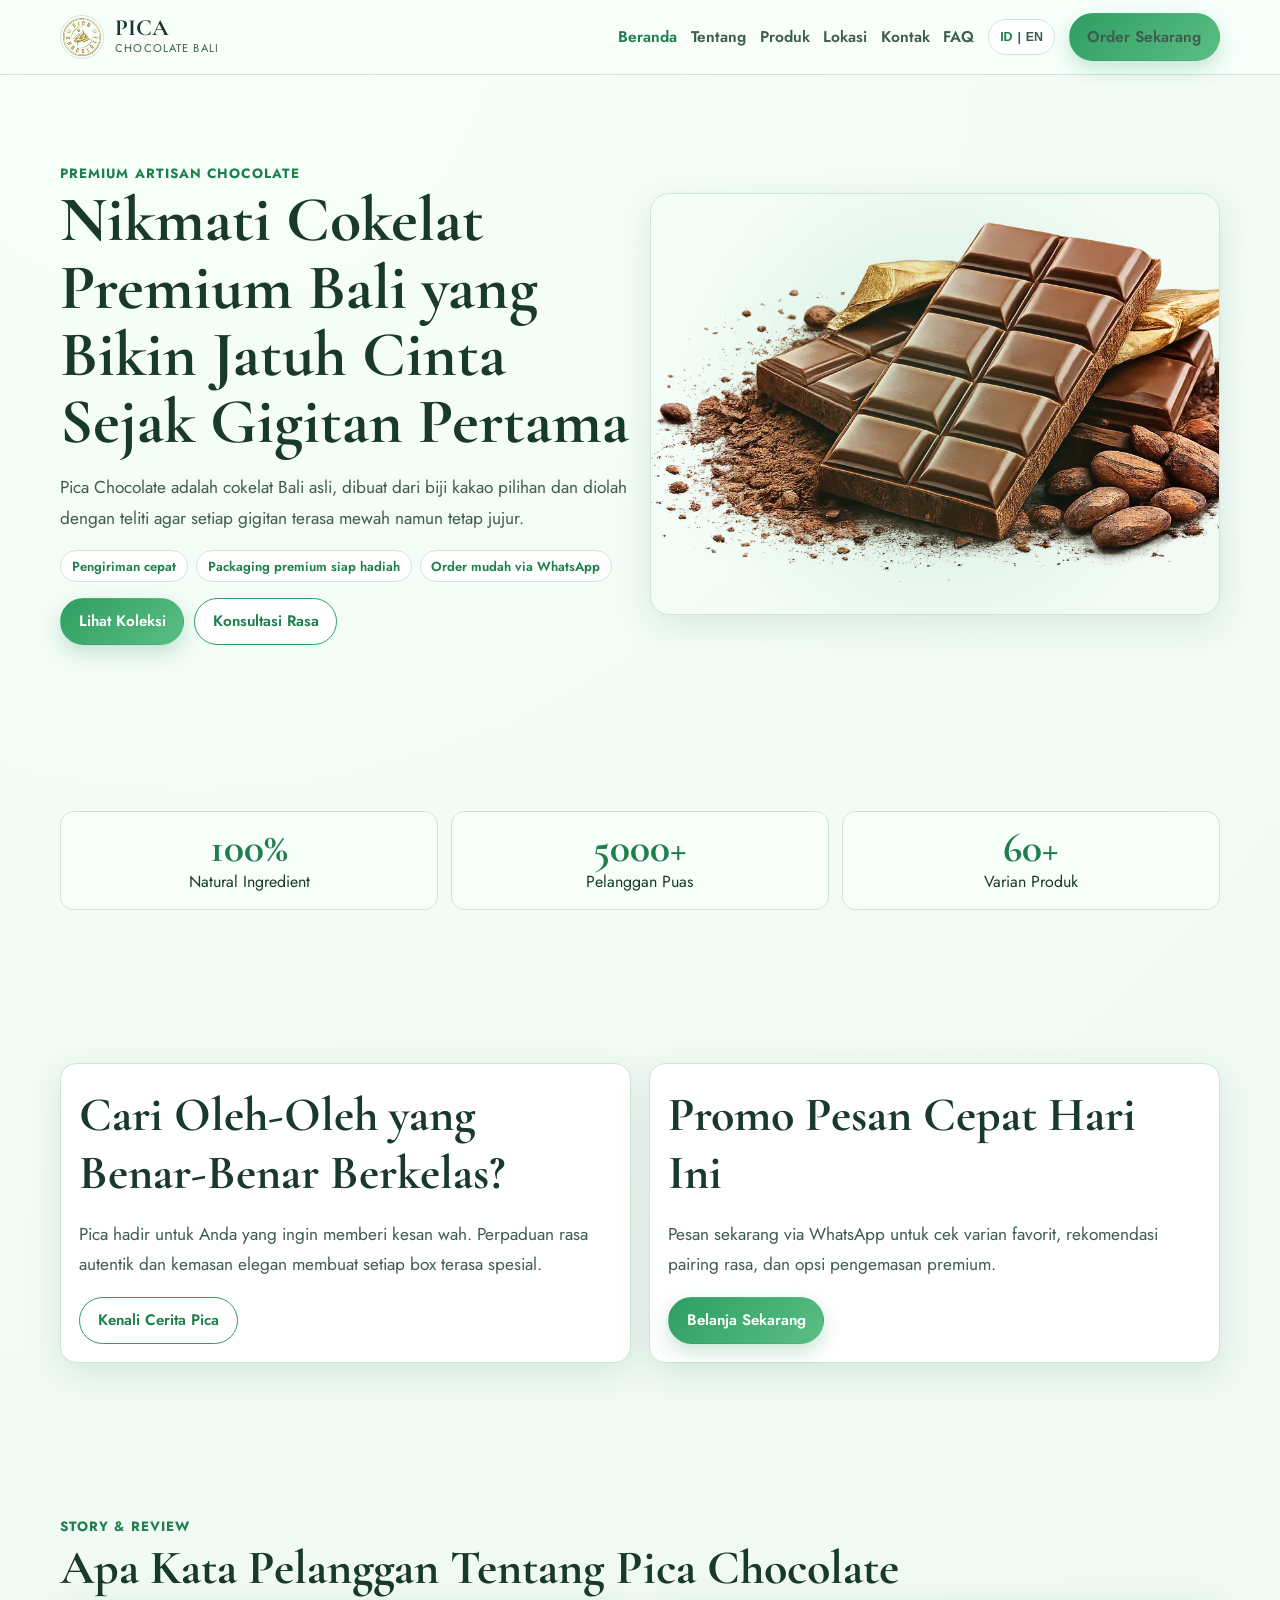
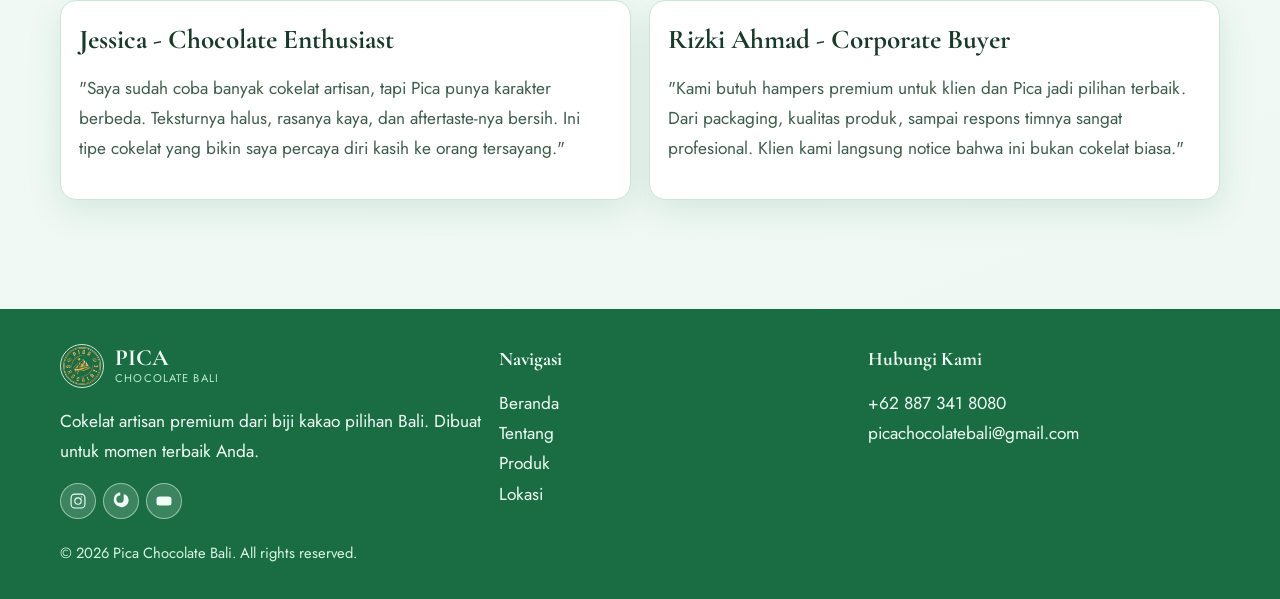
==== index.html @ c88b3b95 "Move Our Story to about page and replace owner photo with bali.jpg" ====
<!doctype html>
<html lang="id">

<head>
  <meta charset="UTF-8" />
  <meta name="viewport" content="width=device-width, initial-scale=1.0" />
  <title>Pica Chocolate Bali - Beranda</title>
  <meta name="description"
    content="Cokelat artisan premium Bali dengan rasa mewah, kemasan elegan, dan layanan cepat via WhatsApp." />
  <link rel="icon" href="./gambar/logo.webp" />
  <link rel="stylesheet" href="./assets/css/styles.css" />
</head>

<body>
  <a class="skip-link" href="#main">Lewati ke konten</a>
  <div class="top-progress" id="topProgress"></div>

  <header>
    <div class="container">
      <nav>
        <a class="brand" href="./index.html" aria-label="Pica Chocolate Bali">
          <img src="./gambar/logo.webp" alt="Logo Pica Chocolate Bali" />
          <div>
            <div class="brand-title">PICA</div>
            <div class="brand-sub">Chocolate Bali</div>
          </div>
        </a>
        <div class="nav-links">
          <a class="active" href="./index.html" data-id="Beranda" data-en="Home">Beranda</a>
          <a href="./tentang.html" data-id="Tentang" data-en="About">Tentang</a>
          <a href="./produk.html" data-id="Produk" data-en="Products">Produk</a>
          <a href="./lokasi.html" data-id="Lokasi" data-en="Location">Lokasi</a>
          <a href="./kontak.html" data-id="Kontak" data-en="Contact">Kontak</a>
          <a href="./faq.html" data-id="FAQ" data-en="FAQ">FAQ</a>
          <button class="lang-toggle" aria-label="Switch language"><span
              class="lang-id lang-active">ID</span><span>|</span><span class="lang-en">EN</span></button>
          <a class="btn btn-primary" href="https://wa.me/628873418080" target="_blank" rel="noopener"
            data-id="Order Sekarang" data-en="Order Now">Order Sekarang</a>
        </div>
        <button class="hamburger" id="hamburger" aria-label="Buka menu"><span></span><span></span><span></span></button>
      </nav>
    </div>
  </header>

  <div class="mobile-menu" id="mobileMenu">
    <nav>
      <a href="./index.html" data-id="Beranda" data-en="Home">Beranda</a>
      <a href="./tentang.html" data-id="Tentang" data-en="About">Tentang</a>
      <a href="./produk.html" data-id="Produk" data-en="Products">Produk</a>
      <a href="./lokasi.html" data-id="Lokasi" data-en="Location">Lokasi</a>
      <a href="./kontak.html" data-id="Kontak" data-en="Contact">Kontak</a>
      <a href="./faq.html" data-id="FAQ" data-en="FAQ">FAQ</a>
      <button class="lang-toggle" aria-label="Switch language"><span
          class="lang-id lang-active">ID</span><span>|</span><span class="lang-en">EN</span></button>
    </nav>
  </div>

  <main id="main">
    <section class="hero">
      <div class="container hero-wrap">
        <div class="animate">
          <div class="eyebrow" data-id="Premium Artisan Chocolate" data-en="Premium Artisan Chocolate">Premium Artisan
            Chocolate</div>
          <h1 data-id="Nikmati Cokelat Premium Bali yang Bikin Jatuh Cinta Sejak Gigitan Pertama"
            data-en="Enjoy Bali Premium Chocolate You'll Love From the First Bite">Nikmati Cokelat Premium Bali yang
            Bikin Jatuh Cinta Sejak Gigitan Pertama</h1>
          <p data-id="Pica Chocolate adalah cokelat Bali asli, dibuat dari biji kakao pilihan dan diolah dengan teliti agar setiap gigitan terasa mewah namun tetap jujur."
            data-en="Pica Chocolate is authentic Bali chocolate, made from selected cacao beans and crafted carefully so every bite feels luxurious yet honest.">
            Pica Chocolate adalah cokelat Bali asli, dibuat dari biji kakao pilihan dan diolah dengan teliti agar setiap
            gigitan terasa mewah namun tetap jujur.</p>
          <div class="promo-points">
            <span data-id="Pengiriman cepat" data-en="Fast delivery">Pengiriman cepat</span>
            <span data-id="Packaging premium siap hadiah" data-en="Premium gift-ready packaging">Packaging premium siap
              hadiah</span>
            <span data-id="Order mudah via WhatsApp" data-en="Easy WhatsApp ordering">Order mudah via WhatsApp</span>
          </div>
          <div class="hero-actions">
            <a class="btn btn-primary" href="./produk.html" data-id="Lihat Koleksi" data-en="View Collection">Lihat
              Koleksi</a>
            <a class="btn btn-ghost" href="https://wa.me/628873418080" target="_blank" rel="noopener"
              data-id="Konsultasi Rasa" data-en="Ask for Recommendation">Konsultasi Rasa</a>
          </div>
        </div>
        <div class="hero-visual animate"><img src="./gambar/Chcolate.webp"
            alt="Koleksi cokelat premium Pica Chocolate Bali" loading="eager" width="1200" height="800" /></div>
      </div>
    </section>

    <section class="section">
      <div class="container stats">
        <div class="stat animate">
          <div class="stat-num">100%</div>
          <div data-id="Natural Ingredient" data-en="Natural Ingredient">Natural Ingredient</div>
        </div>
        <div class="stat animate">
          <div class="stat-num">5000+</div>
          <div data-id="Pelanggan Puas" data-en="Happy Customers">Pelanggan Puas</div>
        </div>
        <div class="stat animate">
          <div class="stat-num">60+</div>
          <div data-id="Varian Produk" data-en="Product Variants">Varian Produk</div>
        </div>
      </div>
    </section>

    <section class="section">
      <div class="container grid-2">
        <article class="card pad animate">
          <h2 data-id="Cari Oleh-Oleh yang Benar-Benar Berkelas?" data-en="Looking for Truly Premium Souvenirs?">Cari
            Oleh-Oleh yang Benar-Benar Berkelas?</h2>
          <p data-id="Pica hadir untuk Anda yang ingin memberi kesan wah. Perpaduan rasa autentik dan kemasan elegan membuat setiap box terasa spesial."
            data-en="Pica is made for people who want to leave a wow impression. Authentic taste and elegant packaging make every box special.">
            Pica hadir untuk Anda yang ingin memberi kesan wah. Perpaduan rasa autentik dan kemasan elegan membuat
            setiap box terasa spesial.</p>
          <a class="btn btn-ghost" href="./tentang.html" data-id="Kenali Cerita Pica"
            data-en="Discover Pica Story">Kenali Cerita Pica</a>
        </article>
        <article class="card pad animate">
          <h2 data-id="Promo Pesan Cepat Hari Ini" data-en="Quick Order Promo Today">Promo Pesan Cepat Hari Ini</h2>
          <p data-id="Pesan sekarang via WhatsApp untuk cek varian favorit, rekomendasi pairing rasa, dan opsi pengemasan premium."
            data-en="Order now via WhatsApp for flavor recommendations and premium packaging options.">Pesan sekarang
            via WhatsApp untuk cek varian favorit, rekomendasi pairing rasa, dan opsi pengemasan premium.</p>
          <a class="btn btn-primary" href="./produk.html" data-id="Belanja Sekarang" data-en="Shop Now">Belanja
            Sekarang</a>
        </article>
      </div>
    </section>

    <section class="section">
      <div class="container">
        <div class="eyebrow" data-id="Story & Review" data-en="Story & Review">Story & Review</div>
        <h2 data-id="Apa Kata Pelanggan Tentang Pica Chocolate" data-en="What Customers Say About Pica Chocolate">Apa
          Kata Pelanggan Tentang Pica Chocolate</h2>
        <div class="grid-2">
          <article class="card pad animate">
            <h3>Jessica - Chocolate Enthusiast</h3>
            <p>"Saya sudah coba banyak cokelat artisan, tapi Pica punya karakter berbeda. Teksturnya halus, rasanya
              kaya, dan aftertaste-nya bersih. Ini tipe cokelat yang bikin saya percaya diri kasih ke orang tersayang."
            </p>
          </article>
          <article class="card pad animate">
            <h3>Rizki Ahmad - Corporate Buyer</h3>
            <p>"Kami butuh hampers premium untuk klien dan Pica jadi pilihan terbaik. Dari packaging, kualitas produk,
              sampai respons timnya sangat profesional. Klien kami langsung notice bahwa ini bukan cokelat biasa."</p>
          </article>
        </div>
      </div>
    </section>
  </main>

  <footer>
    <div class="container foot">
      <div>
        <a class="brand" href="./index.html"><img src="./gambar/logo.webp" alt="Logo Pica Footer" />
          <div>
            <div class="brand-title">PICA</div>
            <div class="brand-sub">Chocolate Bali</div>
          </div>
        </a>
        <p data-id="Cokelat artisan premium dari biji kakao pilihan Bali. Dibuat untuk momen terbaik Anda."
          data-en="Premium artisan chocolate from selected Bali cacao. Made for your best moments.">Cokelat artisan
          premium dari biji kakao pilihan Bali. Dibuat untuk momen terbaik Anda.</p>
        <div class="socials">
          <a class="social-icon" href="https://www.instagram.com/picachocolatebali" target="_blank" rel="noopener"
            aria-label="Instagram" title="Instagram">
            <svg viewBox="0 0 24 24" aria-hidden="true">
              <path
                d="M7.75 2h8.5A5.75 5.75 0 0 1 22 7.75v8.5A5.75 5.75 0 0 1 16.25 22h-8.5A5.75 5.75 0 0 1 2 16.25v-8.5A5.75 5.75 0 0 1 7.75 2zm0 1.5A4.25 4.25 0 0 0 3.5 7.75v8.5A4.25 4.25 0 0 0 7.75 20.5h8.5A4.25 4.25 0 0 0 20.5 16.25v-8.5A4.25 4.25 0 0 0 16.25 3.5h-8.5zm8.75 2.25a.75.75 0 1 1 0 1.5.75.75 0 0 1 0-1.5zM12 7a5 5 0 1 1 0 10 5 5 0 0 1 0-10zm0 1.5a3.5 3.5 0 1 0 0 7 3.5 3.5 0 0 0 0-7z" />
            </svg>
          </a>
          <a class="social-icon" href="https://www.tiktok.com/@picachocolatebali" target="_blank" rel="noopener"
            aria-label="TikTok" title="TikTok">
            <svg viewBox="0 0 24 24" aria-hidden="true">
              <path
                d="M17.9 3.4a5.34 5.34 0 0 1-2.3-.5v6.6a4.9 4.9 0 1 1-4.9-4.9h.3v-3.8a8.74 8.74 0 0 0-4.8 1.4 8.83 8.83 0 0 0-2.2 2.2 9.04 9.04 0 0 0-1.1 2.9A9 9 0 0 0 8 18.8a9 9 0 1 0 9.9-15.4z" />
            </svg>
          </a>
          <a class="social-icon" href="https://www.youtube.com/@picachocolatebali" target="_blank" rel="noopener"
            aria-label="YouTube" title="YouTube">
            <svg viewBox="0 0 24 24" aria-hidden="true">
              <path d="M10 15.5l5.5-3.1L10 9.2v6.3z" />
              <path
                d="M21.8 8.1a2.5 2.5 0 0 0-1.8-1.8C18.1 6 12 6 12 6s-6.1 0-8 .3a2.5 2.5 0 0 0-1.8 1.8A25.6 25.6 0 0 0 2 12a25.6 25.6 0 0 0 .2 3.9 2.5 2.5 0 0 0 1.8 1.8C5.9 18 12 18 12 18s6.1 0 8-.3a2.5 2.5 0 0 0 1.8-1.8A25.6 25.6 0 0 0 22 12a25.6 25.6 0 0 0-.2-3.9z" />
            </svg>
          </a>
        </div>
      </div>
      <div>
        <h3 data-id="Navigasi" data-en="Navigation">Navigasi</h3>
        <p><a href="./index.html" data-id="Beranda" data-en="Home">Beranda</a><br /><a href="./tentang.html"
            data-id="Tentang" data-en="About">Tentang</a><br /><a href="./produk.html" data-id="Produk"
            data-en="Products">Produk</a><br /><a href="./lokasi.html" data-id="Lokasi" data-en="Location">Lokasi</a>
        </p>
      </div>
      <div>
        <h3 data-id="Hubungi Kami" data-en="Contact Us">Hubungi Kami</h3>
        <p><a href="tel:+628873418080">+62 887 341 8080</a><br /><a
            href="mailto:picachocolatebali@gmail.com">picachocolatebali@gmail.com</a></p>
      </div>
    </div>
    <div class="container footer-note" data-id="© 2026 Pica Chocolate Bali. All rights reserved."
      data-en="© 2026 Pica Chocolate Bali. All rights reserved.">© 2026 Pica Chocolate Bali. All rights reserved.</div>
  </footer>
  <script src="./assets/js/app.js"></script>
</body>

</html>
<!doctype html>
<html lang="id">

<head>
  <meta charset="UTF-8" />
  <meta name="viewport" content="width=device-width, initial-scale=1.0" />
  <title>Pica Chocolate Bali - Beranda</title>
  <meta name="description"
    content="Cokelat artisan premium Bali dengan rasa mewah, kemasan elegan, dan layanan cepat via WhatsApp." />
  <link rel="icon" href="./gambar/logo.webp" />
  <link rel="stylesheet" href="./assets/css/styles.css" />
</head>

<body>
  <a class="skip-link" href="#main">Lewati ke konten</a>
  <div class="top-progress" id="topProgress"></div>


  <a class="skip-link" href="#main">Lewati ke konten</a>
  <div id="topProgress" class="top-progress"></div>
---- assets/css/styles.css ----
@import url('https://fonts.googleapis.com/css2?family=Cormorant+Garamond:wght@400;500;600;700&family=Jost:wght@300;400;500;600;700&display=swap');

:root{
  --bg:#f2fbf6;
  --bg-soft:#eaf7f0;
  --surface:#ffffff;
  --surface-2:#f8fffb;
  --primary:#2f9d63;
  --primary-light:#5bbf83;
  --primary-deep:#1e7f4d;
  --accent:#c38a3b;
  --text:#18392b;
  --text-muted:#3f5d4f;
  --border:#cde6d8;
  --shadow:0 10px 35px rgba(28, 101, 64, .12);
  --container:min(1160px, 92vw);
  --font-display:'Cormorant Garamond', serif;
  --font-body:'Jost', sans-serif;
}

*{box-sizing:border-box}
html,body{margin:0;padding:0;background:radial-gradient(circle at 15% 0%,#f7fffa 0%,var(--bg) 42%,#eef8f2 100%);color:var(--text);font-family:var(--font-body);overflow-x:hidden}
a{text-decoration:none;color:inherit}
img{max-width:100%;display:block}
.container{width:var(--container);margin:auto}
.skip-link{position:absolute;left:-999px;top:8px;background:var(--primary);color:#fff;padding:.5rem .8rem;border-radius:.5rem;z-index:99}
.skip-link:focus{left:8px}
.top-progress{position:fixed;top:0;left:0;height:3px;width:0;background:linear-gradient(90deg,var(--primary),var(--accent));z-index:60}

header{position:sticky;top:0;z-index:50;background:rgba(248,255,251,.92);backdrop-filter:blur(10px);border-bottom:1px solid var(--border);transition:box-shadow .25s,background .25s}
header.scrolled{box-shadow:0 8px 24px rgba(21,57,43,.08);background:rgba(248,255,251,.98)}
nav{display:flex;align-items:center;justify-content:space-between;gap:1rem;padding:.8rem 0}
.brand{display:flex;align-items:center;gap:.7rem}
.brand img{width:44px;height:44px;border-radius:50%;border:1px solid var(--border);object-fit:cover}
.brand-title{font-family:var(--font-display);font-size:1.45rem;font-weight:700;line-height:1}
.brand-sub{font-size:.7rem;letter-spacing:.1em;color:var(--text-muted);text-transform:uppercase}
.nav-links{display:none;align-items:center;gap:.85rem}
.nav-links a{font-weight:600;color:var(--text-muted);font-size:.97rem}
.nav-links a.active,.nav-links a:hover{color:var(--primary-deep)}
.lang-toggle{display:inline-flex;align-items:center;gap:.3rem;border:1px solid var(--border);background:#fff;color:var(--text-muted);padding:.36rem .7rem;border-radius:999px;min-height:36px;font-weight:600;font-size:.78rem;cursor:pointer}
.lang-toggle .lang-active{color:var(--primary-deep)}
.hamburger{display:grid;gap:4px;background:none;border:0;padding:6px}
.hamburger span{width:23px;height:2px;background:var(--primary-deep)}
.mobile-menu{position:fixed;inset:0;background:rgba(10,45,29,.92);display:grid;place-items:center;opacity:0;visibility:hidden;transition:.25s;z-index:70}
.mobile-menu.open{opacity:1;visibility:visible}
.mobile-menu nav{display:grid;gap:1rem;text-align:center}
.mobile-menu a{color:#eafff3;font-weight:600}

.btn{display:inline-flex;align-items:center;justify-content:center;min-height:44px;padding:.72rem 1.1rem;border-radius:999px;border:1px solid transparent;font-weight:600;font-size:.95rem;transition:.2s;cursor:pointer}
.btn-primary{background:linear-gradient(135deg,var(--primary),var(--primary-light));color:#fff;box-shadow:0 8px 20px rgba(47,157,99,.25)}
.btn-primary:hover{transform:translateY(-2px)}
.btn-primary{position:relative;overflow:hidden}
.btn-primary::after{content:"";position:absolute;inset:-120% auto auto -30%;width:30%;height:320%;background:linear-gradient(90deg,transparent,rgba(255,255,255,.3),transparent);transform:rotate(18deg);animation:shimmer 3.8s linear infinite}
@keyframes shimmer{0%{left:-40%}100%{left:130%}}
.btn-ghost{border-color:var(--primary);color:var(--primary-deep);background:#fff}

.hero{padding:clamp(2.8rem,7vw,6rem) 0}
.hero-wrap{display:grid;gap:1.2rem;align-items:center}
.eyebrow{color:var(--primary-deep);font-weight:700;letter-spacing:.08em;text-transform:uppercase;font-size:.84rem}
h1,h2,h3{font-family:var(--font-display);margin:.2rem 0}
h1{font-size:clamp(2.05rem,5vw,4.1rem);line-height:1.05}
h2{font-size:clamp(1.75rem,4vw,3rem)}
h3{font-size:clamp(1.25rem,2.8vw,1.7rem)}
p{color:var(--text-muted);line-height:1.75;font-size:clamp(.98rem,1.35vw,1.08rem)}
.hero-visual{border-radius:1.2rem;overflow:hidden;border:1px solid var(--border);box-shadow:var(--shadow)}
.hero-visual img{height:420px;width:100%;object-fit:cover}
.hero-visual{position:relative}
.hero-visual::before{content:"";position:absolute;inset:-30% -10%;background:radial-gradient(circle,rgba(91,191,131,.22),transparent 55%);animation:floatGlow 6s ease-in-out infinite;pointer-events:none}
@keyframes floatGlow{0%,100%{transform:translateY(0)}50%{transform:translateY(-12px)}}
.promo-points{display:flex;flex-wrap:wrap;gap:.5rem;margin-top:.85rem}
.promo-points span{background:#fff;border:1px solid var(--border);color:var(--primary-deep);padding:.35rem .68rem;border-radius:999px;font-size:.82rem;font-weight:600}
.hero-actions{display:flex;gap:.62rem;flex-wrap:wrap;margin-top:.95rem}

.section{padding:clamp(2.2rem,6vw,5rem) 0}
.grid-2{display:grid;gap:1.1rem}
.card{background:var(--surface);border:1px solid var(--border);border-radius:1rem;box-shadow:var(--shadow)}
.card.pad{padding:1.15rem}

.stats{display:grid;gap:.8rem}
.stat{padding:1rem;text-align:center;background:var(--surface-2);border:1px solid var(--border);border-radius:.85rem}
.stat-num{font:700 clamp(1.8rem,5vw,2.6rem)/1 var(--font-display);color:var(--primary-deep)}

.filters{display:flex;gap:.45rem;flex-wrap:wrap;margin-bottom:1rem}
.chip{padding:.42rem .9rem;border-radius:999px;border:1px solid var(--border);background:#fff;color:var(--text-muted);cursor:pointer}
.chip.active{background:var(--primary);border-color:var(--primary);color:#fff}
.products{display:grid;grid-template-columns:1fr;gap:1rem}
.product-card{overflow:hidden}
.media{position:relative;aspect-ratio:2/3;background:#eaf5ee}
.media img{width:100%;height:100%;object-fit:cover;min-height:210px}
.badge{position:absolute;top:.6rem;left:.6rem;background:#fff;padding:.2rem .55rem;border-radius:999px;border:1px solid var(--border);font-size:.74rem;color:var(--primary-deep)}
.placeholder{display:grid;place-items:center;height:100%;color:var(--text-muted);padding:1rem;text-align:center;background:linear-gradient(135deg,#eef8f1,#ddeee4)}
.product-body{padding:.9rem}
.price{color:var(--primary-deep);font-weight:700;font-size:1.04rem}

.about-img{max-width:320px;margin:0 auto}
.about-img img{height:380px;width:100%;object-fit:cover;object-position:center top;border-radius:.8rem}

.faq-item{border-bottom:1px solid var(--border)}
.faq-btn{width:100%;display:flex;justify-content:space-between;gap:.6rem;padding:.9rem 0;background:none;border:0;color:var(--text);text-align:left;font-weight:600}
.faq-panel{max-height:0;overflow:hidden;transition:max-height .25s ease}

footer{margin-top:2rem;padding:2.2rem 0;background:#1a6c43;color:#effff6}
footer p,footer a{color:#effff6}
footer .brand-sub{color:#b8ebcf}
.foot{display:grid;gap:1rem}
.foot h3{margin:.15rem 0 .4rem;font-size:1.2rem}
.socials{display:flex;gap:.45rem;margin-top:.7rem}
.social-icon{display:grid;place-items:center;width:36px;height:36px;border-radius:999px;background:rgba(239,255,246,.16);border:1px solid rgba(239,255,246,.5);color:#effff6;font-size:0;transition:transform .2s,background .2s}
.social-icon svg{width:18px;height:18px;fill:currentColor}
.social-icon:hover{background:rgba(255,255,255,.26);transform:translateY(-2px)}
.footer-note{margin-top:1rem;color:#d8f6e5;font-size:.92rem}
.muted{color:var(--text-muted)}

.toast{position:fixed;right:1rem;bottom:1rem;background:#113f2a;color:#dff8ea;padding:.7rem .9rem;border-radius:.6rem;border:1px solid #2b6f4c;opacity:0;transform:translateY(8px);transition:.2s;z-index:80}
.toast.show{opacity:1;transform:translateY(0)}
.modal{position:fixed;inset:0;background:rgba(0,0,0,.5);display:grid;place-items:center;opacity:0;visibility:hidden;transition:.2s;z-index:80}
.modal.open{opacity:1;visibility:visible}
.modal-card{width:min(92vw,560px);background:#fff;border-radius:1rem;border:1px solid var(--border);padding:1rem}

.animate{opacity:0;transform:translateY(20px);transition:.55s}
.animate.visible{opacity:1;transform:none}

@media (min-width:768px){
  .hamburger,.mobile-menu{display:none}
  .nav-links{display:flex}
  .hero-wrap,.grid-2{grid-template-columns:1fr 1fr}
  .stats{grid-template-columns:repeat(3,1fr)}
  .products{grid-template-columns:repeat(2,1fr)}
  .foot{grid-template-columns:1.2fr 1fr 1fr}
}
@media (min-width:1024px){.products{grid-template-columns:repeat(3,1fr)}}
---- assets/css/styles.css ----
@import url('https://fonts.googleapis.com/css2?family=Cormorant+Garamond:wght@400;500;600;700&family=Jost:wght@300;400;500;600;700&display=swap');

:root{
  --bg:#f2fbf6;
  --bg-soft:#eaf7f0;
  --surface:#ffffff;
  --surface-2:#f8fffb;
  --primary:#2f9d63;
  --primary-light:#5bbf83;
  --primary-deep:#1e7f4d;
  --accent:#c38a3b;
  --text:#18392b;
  --text-muted:#3f5d4f;
  --border:#cde6d8;
  --shadow:0 10px 35px rgba(28, 101, 64, .12);
  --container:min(1160px, 92vw);
  --font-display:'Cormorant Garamond', serif;
  --font-body:'Jost', sans-serif;
}

*{box-sizing:border-box}
html,body{margin:0;padding:0;background:radial-gradient(circle at 15% 0%,#f7fffa 0%,var(--bg) 42%,#eef8f2 100%);color:var(--text);font-family:var(--font-body);overflow-x:hidden}
a{text-decoration:none;color:inherit}
img{max-width:100%;display:block}
.container{width:var(--container);margin:auto}
.skip-link{position:absolute;left:-999px;top:8px;background:var(--primary);color:#fff;padding:.5rem .8rem;border-radius:.5rem;z-index:99}
.skip-link:focus{left:8px}
.top-progress{position:fixed;top:0;left:0;height:3px;width:0;background:linear-gradient(90deg,var(--primary),var(--accent));z-index:60}

header{position:sticky;top:0;z-index:50;background:rgba(248,255,251,.92);backdrop-filter:blur(10px);border-bottom:1px solid var(--border);transition:box-shadow .25s,background .25s}
header.scrolled{box-shadow:0 8px 24px rgba(21,57,43,.08);background:rgba(248,255,251,.98)}
nav{display:flex;align-items:center;justify-content:space-between;gap:1rem;padding:.8rem 0}
.brand{display:flex;align-items:center;gap:.7rem}
.brand img{width:44px;height:44px;border-radius:50%;border:1px solid var(--border);object-fit:cover}
.brand-title{font-family:var(--font-display);font-size:1.45rem;font-weight:700;line-height:1}
.brand-sub{font-size:.7rem;letter-spacing:.1em;color:var(--text-muted);text-transform:uppercase}
.nav-links{display:none;align-items:center;gap:.85rem}
.nav-links a{font-weight:600;color:var(--text-muted);font-size:.97rem}
.nav-links a.active,.nav-links a:hover{color:var(--primary-deep)}
.lang-toggle{display:inline-flex;align-items:center;gap:.3rem;border:1px solid var(--border);background:#fff;color:var(--text-muted);padding:.36rem .7rem;border-radius:999px;min-height:36px;font-weight:600;font-size:.78rem;cursor:pointer}
.lang-toggle .lang-active{color:var(--primary-deep)}
.hamburger{display:grid;gap:4px;background:none;border:0;padding:6px}
.hamburger span{width:23px;height:2px;background:var(--primary-deep)}
.mobile-menu{position:fixed;inset:0;background:rgba(10,45,29,.92);display:grid;place-items:center;opacity:0;visibility:hidden;transition:.25s;z-index:70}
.mobile-menu.open{opacity:1;visibility:visible}
.mobile-menu nav{display:grid;gap:1rem;text-align:center}
.mobile-menu a{color:#eafff3;font-weight:600}

.btn{display:inline-flex;align-items:center;justify-content:center;min-height:44px;padding:.72rem 1.1rem;border-radius:999px;border:1px solid transparent;font-weight:600;font-size:.95rem;transition:.2s;cursor:pointer}
.btn-primary{background:linear-gradient(135deg,var(--primary),var(--primary-light));color:#fff;box-shadow:0 8px 20px rgba(47,157,99,.25)}
.btn-primary:hover{transform:translateY(-2px)}
.btn-primary{position:relative;overflow:hidden}
.btn-primary::after{content:"";position:absolute;inset:-120% auto auto -30%;width:30%;height:320%;background:linear-gradient(90deg,transparent,rgba(255,255,255,.3),transparent);transform:rotate(18deg);animation:shimmer 3.8s linear infinite}
@keyframes shimmer{0%{left:-40%}100%{left:130%}}
.btn-ghost{border-color:var(--primary);color:var(--primary-deep);background:#fff}

.hero{padding:clamp(2.8rem,7vw,6rem) 0}
.hero-wrap{display:grid;gap:1.2rem;align-items:center}
.eyebrow{color:var(--primary-deep);font-weight:700;letter-spacing:.08em;text-transform:uppercase;font-size:.84rem}
h1,h2,h3{font-family:var(--font-display);margin:.2rem 0}
h1{font-size:clamp(2.05rem,5vw,4.1rem);line-height:1.05}
h2{font-size:clamp(1.75rem,4vw,3rem)}
h3{font-size:clamp(1.25rem,2.8vw,1.7rem)}
p{color:var(--text-muted);line-height:1.75;font-size:clamp(.98rem,1.35vw,1.08rem)}
.hero-visual{border-radius:1.2rem;overflow:hidden;border:1px solid var(--border);box-shadow:var(--shadow)}
.hero-visual img{height:420px;width:100%;object-fit:cover}
.hero-visual{position:relative}
.hero-visual::before{content:"";position:absolute;inset:-30% -10%;background:radial-gradient(circle,rgba(91,191,131,.22),transparent 55%);animation:floatGlow 6s ease-in-out infinite;pointer-events:none}
@keyframes floatGlow{0%,100%{transform:translateY(0)}50%{transform:translateY(-12px)}}
.promo-points{display:flex;flex-wrap:wrap;gap:.5rem;margin-top:.85rem}
.promo-points span{background:#fff;border:1px solid var(--border);color:var(--primary-deep);padding:.35rem .68rem;border-radius:999px;font-size:.82rem;font-weight:600}
.hero-actions{display:flex;gap:.62rem;flex-wrap:wrap;margin-top:.95rem}

.section{padding:clamp(2.2rem,6vw,5rem) 0}
.grid-2{display:grid;gap:1.1rem}
.card{background:var(--surface);border:1px solid var(--border);border-radius:1rem;box-shadow:var(--shadow)}
.card.pad{padding:1.15rem}

.stats{display:grid;gap:.8rem}
.stat{padding:1rem;text-align:center;background:var(--surface-2);border:1px solid var(--border);border-radius:.85rem}
.stat-num{font:700 clamp(1.8rem,5vw,2.6rem)/1 var(--font-display);color:var(--primary-deep)}

.filters{display:flex;gap:.45rem;flex-wrap:wrap;margin-bottom:1rem}
.chip{padding:.42rem .9rem;border-radius:999px;border:1px solid var(--border);background:#fff;color:var(--text-muted);cursor:pointer}
.chip.active{background:var(--primary);border-color:var(--primary);color:#fff}
.products{display:grid;grid-template-columns:1fr;gap:1rem}
.product-card{overflow:hidden}
.media{position:relative;aspect-ratio:2/3;background:#eaf5ee}
.media img{width:100%;height:100%;object-fit:cover;min-height:210px}
.badge{position:absolute;top:.6rem;left:.6rem;background:#fff;padding:.2rem .55rem;border-radius:999px;border:1px solid var(--border);font-size:.74rem;color:var(--primary-deep)}
.placeholder{display:grid;place-items:center;height:100%;color:var(--text-muted);padding:1rem;text-align:center;background:linear-gradient(135deg,#eef8f1,#ddeee4)}
.product-body{padding:.9rem}
.price{color:var(--primary-deep);font-weight:700;font-size:1.04rem}

.about-img{max-width:320px;margin:0 auto}
.about-img img{height:380px;width:100%;object-fit:cover;object-position:center top;border-radius:.8rem}

.faq-item{border-bottom:1px solid var(--border)}
.faq-btn{width:100%;display:flex;justify-content:space-between;gap:.6rem;padding:.9rem 0;background:none;border:0;color:var(--text);text-align:left;font-weight:600}
.faq-panel{max-height:0;overflow:hidden;transition:max-height .25s ease}

footer{margin-top:2rem;padding:2.2rem 0;background:#1a6c43;color:#effff6}
footer p,footer a{color:#effff6}
footer .brand-sub{color:#b8ebcf}
.foot{display:grid;gap:1rem}
.foot h3{margin:.15rem 0 .4rem;font-size:1.2rem}
.socials{display:flex;gap:.45rem;margin-top:.7rem}
.social-icon{display:grid;place-items:center;width:36px;height:36px;border-radius:999px;background:rgba(239,255,246,.16);border:1px solid rgba(239,255,246,.5);color:#effff6;font-size:0;transition:transform .2s,background .2s}
.social-icon svg{width:18px;height:18px;fill:currentColor}
.social-icon:hover{background:rgba(255,255,255,.26);transform:translateY(-2px)}
.footer-note{margin-top:1rem;color:#d8f6e5;font-size:.92rem}
.muted{color:var(--text-muted)}

.toast{position:fixed;right:1rem;bottom:1rem;background:#113f2a;color:#dff8ea;padding:.7rem .9rem;border-radius:.6rem;border:1px solid #2b6f4c;opacity:0;transform:translateY(8px);transition:.2s;z-index:80}
.toast.show{opacity:1;transform:translateY(0)}
.modal{position:fixed;inset:0;background:rgba(0,0,0,.5);display:grid;place-items:center;opacity:0;visibility:hidden;transition:.2s;z-index:80}
.modal.open{opacity:1;visibility:visible}
.modal-card{width:min(92vw,560px);background:#fff;border-radius:1rem;border:1px solid var(--border);padding:1rem}

.animate{opacity:0;transform:translateY(20px);transition:.55s}
.animate.visible{opacity:1;transform:none}

@media (min-width:768px){
  .hamburger,.mobile-menu{display:none}
  .nav-links{display:flex}
  .hero-wrap,.grid-2{grid-template-columns:1fr 1fr}
  .stats{grid-template-columns:repeat(3,1fr)}
  .products{grid-template-columns:repeat(2,1fr)}
  .foot{grid-template-columns:1.2fr 1fr 1fr}
}
@media (min-width:1024px){.products{grid-template-columns:repeat(3,1fr)}}
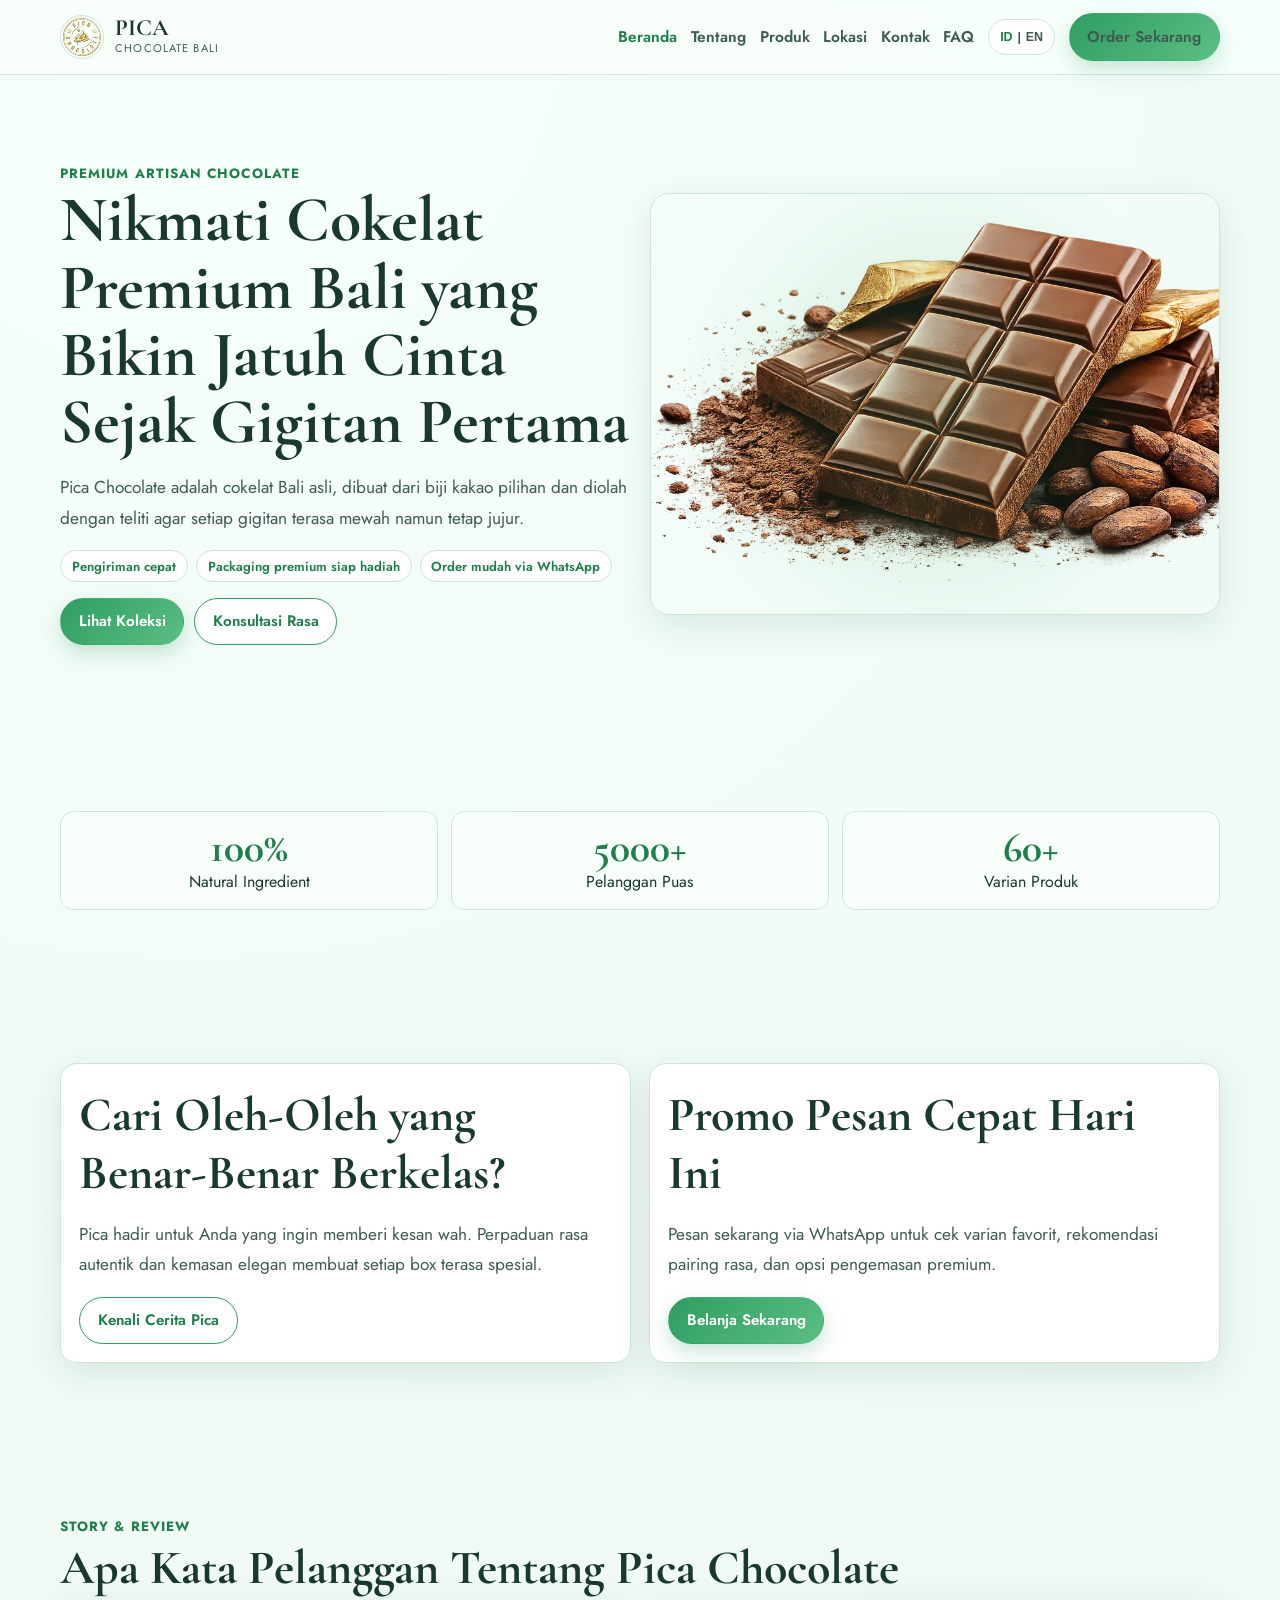
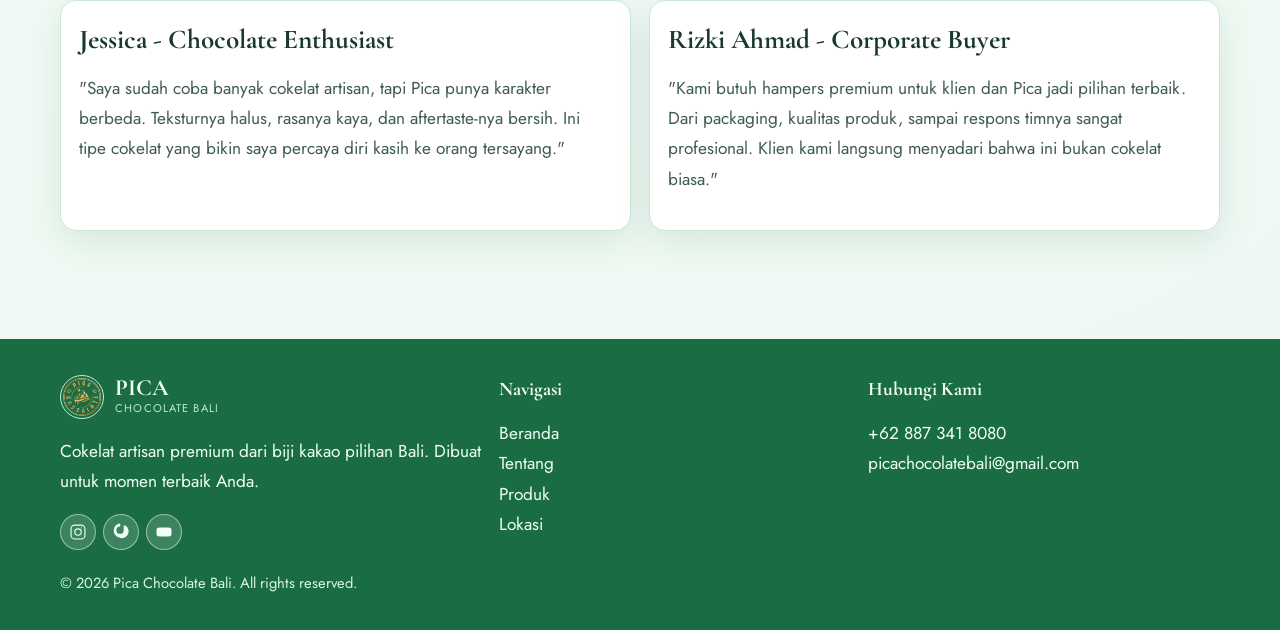
==== commit e6815c22: "Update sticky navbar, add mobile menu close button, and fix page wording for accuracy" ====
--- a/index.html
+++ b/index.html
@@ -43,6 +43,7 @@
   </header>
 
   <div class="mobile-menu" id="mobileMenu">
+    <button class="mobile-close" id="mobileMenuClose" aria-label="Tutup menu">×</button>
     <nav>
       <a href="./index.html" data-id="Beranda" data-en="Home">Beranda</a>
       <a href="./tentang.html" data-id="Tentang" data-en="About">Tentang</a>
@@ -141,7 +142,8 @@
           <article class="card pad animate">
             <h3>Rizki Ahmad - Corporate Buyer</h3>
             <p>"Kami butuh hampers premium untuk klien dan Pica jadi pilihan terbaik. Dari packaging, kualitas produk,
-              sampai respons timnya sangat profesional. Klien kami langsung notice bahwa ini bukan cokelat biasa."</p>
+              sampai respons timnya sangat profesional. Klien kami langsung menyadari bahwa ini bukan cokelat biasa."
+            </p>
           </article>
         </div>
       </div>
--- a/assets/css/styles.css
+++ b/assets/css/styles.css
@@ -1,131 +1,629 @@
-@import url('https://fonts.googleapis.com/css2?family=Cormorant+Garamond:wght@400;500;600;700&family=Jost:wght@300;400;500;600;700&display=swap');
-
-:root{
-  --bg:#f2fbf6;
-  --bg-soft:#eaf7f0;
-  --surface:#ffffff;
-  --surface-2:#f8fffb;
-  --primary:#2f9d63;
-  --primary-light:#5bbf83;
-  --primary-deep:#1e7f4d;
-  --accent:#c38a3b;
-  --text:#18392b;
-  --text-muted:#3f5d4f;
-  --border:#cde6d8;
-  --shadow:0 10px 35px rgba(28, 101, 64, .12);
-  --container:min(1160px, 92vw);
-  --font-display:'Cormorant Garamond', serif;
-  --font-body:'Jost', sans-serif;
-}
-
-*{box-sizing:border-box}
-html,body{margin:0;padding:0;background:radial-gradient(circle at 15% 0%,#f7fffa 0%,var(--bg) 42%,#eef8f2 100%);color:var(--text);font-family:var(--font-body);overflow-x:hidden}
-a{text-decoration:none;color:inherit}
-img{max-width:100%;display:block}
-.container{width:var(--container);margin:auto}
-.skip-link{position:absolute;left:-999px;top:8px;background:var(--primary);color:#fff;padding:.5rem .8rem;border-radius:.5rem;z-index:99}
-.skip-link:focus{left:8px}
-.top-progress{position:fixed;top:0;left:0;height:3px;width:0;background:linear-gradient(90deg,var(--primary),var(--accent));z-index:60}
-
-header{position:sticky;top:0;z-index:50;background:rgba(248,255,251,.92);backdrop-filter:blur(10px);border-bottom:1px solid var(--border);transition:box-shadow .25s,background .25s}
-header.scrolled{box-shadow:0 8px 24px rgba(21,57,43,.08);background:rgba(248,255,251,.98)}
-nav{display:flex;align-items:center;justify-content:space-between;gap:1rem;padding:.8rem 0}
-.brand{display:flex;align-items:center;gap:.7rem}
-.brand img{width:44px;height:44px;border-radius:50%;border:1px solid var(--border);object-fit:cover}
-.brand-title{font-family:var(--font-display);font-size:1.45rem;font-weight:700;line-height:1}
-.brand-sub{font-size:.7rem;letter-spacing:.1em;color:var(--text-muted);text-transform:uppercase}
-.nav-links{display:none;align-items:center;gap:.85rem}
-.nav-links a{font-weight:600;color:var(--text-muted);font-size:.97rem}
-.nav-links a.active,.nav-links a:hover{color:var(--primary-deep)}
-.lang-toggle{display:inline-flex;align-items:center;gap:.3rem;border:1px solid var(--border);background:#fff;color:var(--text-muted);padding:.36rem .7rem;border-radius:999px;min-height:36px;font-weight:600;font-size:.78rem;cursor:pointer}
-.lang-toggle .lang-active{color:var(--primary-deep)}
-.hamburger{display:grid;gap:4px;background:none;border:0;padding:6px}
-.hamburger span{width:23px;height:2px;background:var(--primary-deep)}
-.mobile-menu{position:fixed;inset:0;background:rgba(10,45,29,.92);display:grid;place-items:center;opacity:0;visibility:hidden;transition:.25s;z-index:70}
-.mobile-menu.open{opacity:1;visibility:visible}
-.mobile-menu nav{display:grid;gap:1rem;text-align:center}
-.mobile-menu a{color:#eafff3;font-weight:600}
-
-.btn{display:inline-flex;align-items:center;justify-content:center;min-height:44px;padding:.72rem 1.1rem;border-radius:999px;border:1px solid transparent;font-weight:600;font-size:.95rem;transition:.2s;cursor:pointer}
-.btn-primary{background:linear-gradient(135deg,var(--primary),var(--primary-light));color:#fff;box-shadow:0 8px 20px rgba(47,157,99,.25)}
-.btn-primary:hover{transform:translateY(-2px)}
-.btn-primary{position:relative;overflow:hidden}
-.btn-primary::after{content:"";position:absolute;inset:-120% auto auto -30%;width:30%;height:320%;background:linear-gradient(90deg,transparent,rgba(255,255,255,.3),transparent);transform:rotate(18deg);animation:shimmer 3.8s linear infinite}
-@keyframes shimmer{0%{left:-40%}100%{left:130%}}
-.btn-ghost{border-color:var(--primary);color:var(--primary-deep);background:#fff}
-
-.hero{padding:clamp(2.8rem,7vw,6rem) 0}
-.hero-wrap{display:grid;gap:1.2rem;align-items:center}
-.eyebrow{color:var(--primary-deep);font-weight:700;letter-spacing:.08em;text-transform:uppercase;font-size:.84rem}
-h1,h2,h3{font-family:var(--font-display);margin:.2rem 0}
-h1{font-size:clamp(2.05rem,5vw,4.1rem);line-height:1.05}
-h2{font-size:clamp(1.75rem,4vw,3rem)}
-h3{font-size:clamp(1.25rem,2.8vw,1.7rem)}
-p{color:var(--text-muted);line-height:1.75;font-size:clamp(.98rem,1.35vw,1.08rem)}
-.hero-visual{border-radius:1.2rem;overflow:hidden;border:1px solid var(--border);box-shadow:var(--shadow)}
-.hero-visual img{height:420px;width:100%;object-fit:cover}
-.hero-visual{position:relative}
-.hero-visual::before{content:"";position:absolute;inset:-30% -10%;background:radial-gradient(circle,rgba(91,191,131,.22),transparent 55%);animation:floatGlow 6s ease-in-out infinite;pointer-events:none}
-@keyframes floatGlow{0%,100%{transform:translateY(0)}50%{transform:translateY(-12px)}}
-.promo-points{display:flex;flex-wrap:wrap;gap:.5rem;margin-top:.85rem}
-.promo-points span{background:#fff;border:1px solid var(--border);color:var(--primary-deep);padding:.35rem .68rem;border-radius:999px;font-size:.82rem;font-weight:600}
-.hero-actions{display:flex;gap:.62rem;flex-wrap:wrap;margin-top:.95rem}
-
-.section{padding:clamp(2.2rem,6vw,5rem) 0}
-.grid-2{display:grid;gap:1.1rem}
-.card{background:var(--surface);border:1px solid var(--border);border-radius:1rem;box-shadow:var(--shadow)}
-.card.pad{padding:1.15rem}
-
-.stats{display:grid;gap:.8rem}
-.stat{padding:1rem;text-align:center;background:var(--surface-2);border:1px solid var(--border);border-radius:.85rem}
-.stat-num{font:700 clamp(1.8rem,5vw,2.6rem)/1 var(--font-display);color:var(--primary-deep)}
-
-.filters{display:flex;gap:.45rem;flex-wrap:wrap;margin-bottom:1rem}
-.chip{padding:.42rem .9rem;border-radius:999px;border:1px solid var(--border);background:#fff;color:var(--text-muted);cursor:pointer}
-.chip.active{background:var(--primary);border-color:var(--primary);color:#fff}
-.products{display:grid;grid-template-columns:1fr;gap:1rem}
-.product-card{overflow:hidden}
-.media{position:relative;aspect-ratio:2/3;background:#eaf5ee}
-.media img{width:100%;height:100%;object-fit:cover;min-height:210px}
-.badge{position:absolute;top:.6rem;left:.6rem;background:#fff;padding:.2rem .55rem;border-radius:999px;border:1px solid var(--border);font-size:.74rem;color:var(--primary-deep)}
-.placeholder{display:grid;place-items:center;height:100%;color:var(--text-muted);padding:1rem;text-align:center;background:linear-gradient(135deg,#eef8f1,#ddeee4)}
-.product-body{padding:.9rem}
-.price{color:var(--primary-deep);font-weight:700;font-size:1.04rem}
-
-.about-img{max-width:320px;margin:0 auto}
-.about-img img{height:380px;width:100%;object-fit:cover;object-position:center top;border-radius:.8rem}
-
-.faq-item{border-bottom:1px solid var(--border)}
-.faq-btn{width:100%;display:flex;justify-content:space-between;gap:.6rem;padding:.9rem 0;background:none;border:0;color:var(--text);text-align:left;font-weight:600}
-.faq-panel{max-height:0;overflow:hidden;transition:max-height .25s ease}
-
-footer{margin-top:2rem;padding:2.2rem 0;background:#1a6c43;color:#effff6}
-footer p,footer a{color:#effff6}
-footer .brand-sub{color:#b8ebcf}
-.foot{display:grid;gap:1rem}
-.foot h3{margin:.15rem 0 .4rem;font-size:1.2rem}
-.socials{display:flex;gap:.45rem;margin-top:.7rem}
-.social-icon{display:grid;place-items:center;width:36px;height:36px;border-radius:999px;background:rgba(239,255,246,.16);border:1px solid rgba(239,255,246,.5);color:#effff6;font-size:0;transition:transform .2s,background .2s}
-.social-icon svg{width:18px;height:18px;fill:currentColor}
-.social-icon:hover{background:rgba(255,255,255,.26);transform:translateY(-2px)}
-.footer-note{margin-top:1rem;color:#d8f6e5;font-size:.92rem}
-.muted{color:var(--text-muted)}
-
-.toast{position:fixed;right:1rem;bottom:1rem;background:#113f2a;color:#dff8ea;padding:.7rem .9rem;border-radius:.6rem;border:1px solid #2b6f4c;opacity:0;transform:translateY(8px);transition:.2s;z-index:80}
-.toast.show{opacity:1;transform:translateY(0)}
-.modal{position:fixed;inset:0;background:rgba(0,0,0,.5);display:grid;place-items:center;opacity:0;visibility:hidden;transition:.2s;z-index:80}
-.modal.open{opacity:1;visibility:visible}
-.modal-card{width:min(92vw,560px);background:#fff;border-radius:1rem;border:1px solid var(--border);padding:1rem}
-
-.animate{opacity:0;transform:translateY(20px);transition:.55s}
-.animate.visible{opacity:1;transform:none}
-
-@media (min-width:768px){
-  .hamburger,.mobile-menu{display:none}
-  .nav-links{display:flex}
-  .hero-wrap,.grid-2{grid-template-columns:1fr 1fr}
-  .stats{grid-template-columns:repeat(3,1fr)}
-  .products{grid-template-columns:repeat(2,1fr)}
-  .foot{grid-template-columns:1.2fr 1fr 1fr}
-}
-@media (min-width:1024px){.products{grid-template-columns:repeat(3,1fr)}}
+@import url("https://fonts.googleapis.com/css2?family=Cormorant+Garamond:wght@400;500;600;700&family=Jost:wght@300;400;500;600;700&display=swap");
+
+:root {
+  --bg: #f2fbf6;
+  --bg-soft: #eaf7f0;
+  --surface: #ffffff;
+  --surface-2: #f8fffb;
+  --primary: #2f9d63;
+  --primary-light: #5bbf83;
+  --primary-deep: #1e7f4d;
+  --accent: #c38a3b;
+  --text: #18392b;
+  --text-muted: #3f5d4f;
+  --border: #cde6d8;
+  --shadow: 0 10px 35px rgba(28, 101, 64, 0.12);
+  --container: min(1160px, 92vw);
+  --font-display: "Cormorant Garamond", serif;
+  --font-body: "Jost", sans-serif;
+}
+
+* {
+  box-sizing: border-box;
+}
+html,
+body {
+  margin: 0;
+  padding: 0;
+  background: radial-gradient(
+    circle at 15% 0%,
+    #f7fffa 0%,
+    var(--bg) 42%,
+    #eef8f2 100%
+  );
+  color: var(--text);
+  font-family: var(--font-body);
+  overflow-x: hidden;
+}
+a {
+  text-decoration: none;
+  color: inherit;
+}
+img {
+  max-width: 100%;
+  display: block;
+}
+.container {
+  width: var(--container);
+  margin: auto;
+}
+.skip-link {
+  position: absolute;
+  left: -999px;
+  top: 8px;
+  background: var(--primary);
+  color: #fff;
+  padding: 0.5rem 0.8rem;
+  border-radius: 0.5rem;
+  z-index: 99;
+}
+.skip-link:focus {
+  left: 8px;
+}
+.top-progress {
+  position: fixed;
+  top: 0;
+  left: 0;
+  height: 3px;
+  width: 0;
+  background: linear-gradient(90deg, var(--primary), var(--accent));
+  z-index: 60;
+}
+
+header {
+  position: sticky;
+  top: 0;
+  left: 0;
+  width: 100%;
+  z-index: 61;
+  background: rgba(248, 255, 251, 0.92);
+  backdrop-filter: blur(10px);
+  border-bottom: 1px solid var(--border);
+  transition:
+    box-shadow 0.25s,
+    background 0.25s;
+}
+header.scrolled {
+  box-shadow: 0 8px 24px rgba(21, 57, 43, 0.08);
+  background: rgba(248, 255, 251, 0.98);
+}
+nav {
+  display: flex;
+  align-items: center;
+  justify-content: space-between;
+  gap: 1rem;
+  padding: 0.8rem 0;
+}
+.brand {
+  display: flex;
+  align-items: center;
+  gap: 0.7rem;
+}
+.brand img {
+  width: 44px;
+  height: 44px;
+  border-radius: 50%;
+  border: 1px solid var(--border);
+  object-fit: cover;
+}
+.brand-title {
+  font-family: var(--font-display);
+  font-size: 1.45rem;
+  font-weight: 700;
+  line-height: 1;
+}
+.brand-sub {
+  font-size: 0.7rem;
+  letter-spacing: 0.1em;
+  color: var(--text-muted);
+  text-transform: uppercase;
+}
+.nav-links {
+  display: none;
+  align-items: center;
+  gap: 0.85rem;
+}
+.nav-links a {
+  font-weight: 600;
+  color: var(--text-muted);
+  font-size: 0.97rem;
+}
+.nav-links a.active,
+.nav-links a:hover {
+  color: var(--primary-deep);
+}
+.lang-toggle {
+  display: inline-flex;
+  align-items: center;
+  gap: 0.3rem;
+  border: 1px solid var(--border);
+  background: #fff;
+  color: var(--text-muted);
+  padding: 0.36rem 0.7rem;
+  border-radius: 999px;
+  min-height: 36px;
+  font-weight: 600;
+  font-size: 0.78rem;
+  cursor: pointer;
+}
+.lang-toggle .lang-active {
+  color: var(--primary-deep);
+}
+.hamburger {
+  display: grid;
+  gap: 4px;
+  background: none;
+  border: 0;
+  padding: 6px;
+}
+.hamburger span {
+  width: 23px;
+  height: 2px;
+  background: var(--primary-deep);
+}
+.mobile-menu {
+  position: fixed;
+  inset: 0;
+  background: rgba(10, 45, 29, 0.92);
+  display: grid;
+  place-items: center;
+  opacity: 0;
+  visibility: hidden;
+  transition: 0.25s;
+  z-index: 70;
+}
+.mobile-menu.open {
+  opacity: 1;
+  visibility: visible;
+}
+.mobile-menu nav {
+  display: grid;
+  gap: 1rem;
+  text-align: center;
+  position: relative;
+  width: min(88vw, 320px);
+  padding: 2.5rem 1.25rem 1.25rem;
+}
+.mobile-close {
+  position: absolute;
+  top: 1rem;
+  right: 1rem;
+  width: 38px;
+  height: 38px;
+  border: none;
+  border-radius: 50%;
+  background: rgba(255, 255, 255, 0.16);
+  color: #fff;
+  font-size: 1.2rem;
+  cursor: pointer;
+  display: grid;
+  place-items: center;
+  transition:
+    background 0.2s,
+    transform 0.2s;
+}
+.mobile-close:hover {
+  background: rgba(255, 255, 255, 0.28);
+  transform: scale(1.03);
+}
+.mobile-menu a {
+  color: #eafff3;
+  font-weight: 600;
+}
+
+.btn {
+  display: inline-flex;
+  align-items: center;
+  justify-content: center;
+  min-height: 44px;
+  padding: 0.72rem 1.1rem;
+  border-radius: 999px;
+  border: 1px solid transparent;
+  font-weight: 600;
+  font-size: 0.95rem;
+  transition: 0.2s;
+  cursor: pointer;
+}
+.btn-primary {
+  background: linear-gradient(135deg, var(--primary), var(--primary-light));
+  color: #fff;
+  box-shadow: 0 8px 20px rgba(47, 157, 99, 0.25);
+}
+.btn-primary:hover {
+  transform: translateY(-2px);
+}
+.btn-primary {
+  position: relative;
+  overflow: hidden;
+}
+.btn-primary::after {
+  content: "";
+  position: absolute;
+  inset: -120% auto auto -30%;
+  width: 30%;
+  height: 320%;
+  background: linear-gradient(
+    90deg,
+    transparent,
+    rgba(255, 255, 255, 0.3),
+    transparent
+  );
+  transform: rotate(18deg);
+  animation: shimmer 3.8s linear infinite;
+}
+@keyframes shimmer {
+  0% {
+    left: -40%;
+  }
+  100% {
+    left: 130%;
+  }
+}
+.btn-ghost {
+  border-color: var(--primary);
+  color: var(--primary-deep);
+  background: #fff;
+}
+
+.hero {
+  padding: clamp(2.8rem, 7vw, 6rem) 0;
+}
+.hero-wrap {
+  display: grid;
+  gap: 1.2rem;
+  align-items: center;
+}
+.eyebrow {
+  color: var(--primary-deep);
+  font-weight: 700;
+  letter-spacing: 0.08em;
+  text-transform: uppercase;
+  font-size: 0.84rem;
+}
+h1,
+h2,
+h3 {
+  font-family: var(--font-display);
+  margin: 0.2rem 0;
+}
+h1 {
+  font-size: clamp(2.05rem, 5vw, 4.1rem);
+  line-height: 1.05;
+}
+h2 {
+  font-size: clamp(1.75rem, 4vw, 3rem);
+}
+h3 {
+  font-size: clamp(1.25rem, 2.8vw, 1.7rem);
+}
+p {
+  color: var(--text-muted);
+  line-height: 1.75;
+  font-size: clamp(0.98rem, 1.35vw, 1.08rem);
+}
+.hero-visual {
+  border-radius: 1.2rem;
+  overflow: hidden;
+  border: 1px solid var(--border);
+  box-shadow: var(--shadow);
+}
+.hero-visual img {
+  height: 420px;
+  width: 100%;
+  object-fit: cover;
+}
+.hero-visual {
+  position: relative;
+}
+.hero-visual::before {
+  content: "";
+  position: absolute;
+  inset: -30% -10%;
+  background: radial-gradient(
+    circle,
+    rgba(91, 191, 131, 0.22),
+    transparent 55%
+  );
+  animation: floatGlow 6s ease-in-out infinite;
+  pointer-events: none;
+}
+@keyframes floatGlow {
+  0%,
+  100% {
+    transform: translateY(0);
+  }
+  50% {
+    transform: translateY(-12px);
+  }
+}
+.promo-points {
+  display: flex;
+  flex-wrap: wrap;
+  gap: 0.5rem;
+  margin-top: 0.85rem;
+}
+.promo-points span {
+  background: #fff;
+  border: 1px solid var(--border);
+  color: var(--primary-deep);
+  padding: 0.35rem 0.68rem;
+  border-radius: 999px;
+  font-size: 0.82rem;
+  font-weight: 600;
+}
+.hero-actions {
+  display: flex;
+  gap: 0.62rem;
+  flex-wrap: wrap;
+  margin-top: 0.95rem;
+}
+
+.section {
+  padding: clamp(2.2rem, 6vw, 5rem) 0;
+}
+.grid-2 {
+  display: grid;
+  gap: 1.1rem;
+}
+.card {
+  background: var(--surface);
+  border: 1px solid var(--border);
+  border-radius: 1rem;
+  box-shadow: var(--shadow);
+}
+.card.pad {
+  padding: 1.15rem;
+}
+
+.stats {
+  display: grid;
+  gap: 0.8rem;
+}
+.stat {
+  padding: 1rem;
+  text-align: center;
+  background: var(--surface-2);
+  border: 1px solid var(--border);
+  border-radius: 0.85rem;
+}
+.stat-num {
+  font: 700 clamp(1.8rem, 5vw, 2.6rem)/1 var(--font-display);
+  color: var(--primary-deep);
+}
+
+.filters {
+  display: flex;
+  gap: 0.45rem;
+  flex-wrap: wrap;
+  margin-bottom: 1rem;
+}
+.chip {
+  padding: 0.42rem 0.9rem;
+  border-radius: 999px;
+  border: 1px solid var(--border);
+  background: #fff;
+  color: var(--text-muted);
+  cursor: pointer;
+}
+.chip.active {
+  background: var(--primary);
+  border-color: var(--primary);
+  color: #fff;
+}
+.products {
+  display: grid;
+  grid-template-columns: 1fr;
+  gap: 1rem;
+}
+.product-card {
+  overflow: hidden;
+}
+.media {
+  position: relative;
+  aspect-ratio: 2/3;
+  background: #eaf5ee;
+}
+.media img {
+  width: 100%;
+  height: 100%;
+  object-fit: cover;
+  min-height: 210px;
+}
+.badge {
+  position: absolute;
+  top: 0.6rem;
+  left: 0.6rem;
+  background: #fff;
+  padding: 0.2rem 0.55rem;
+  border-radius: 999px;
+  border: 1px solid var(--border);
+  font-size: 0.74rem;
+  color: var(--primary-deep);
+}
+.placeholder {
+  display: grid;
+  place-items: center;
+  height: 100%;
+  color: var(--text-muted);
+  padding: 1rem;
+  text-align: center;
+  background: linear-gradient(135deg, #eef8f1, #ddeee4);
+}
+.product-body {
+  padding: 0.9rem;
+}
+.price {
+  color: var(--primary-deep);
+  font-weight: 700;
+  font-size: 1.04rem;
+}
+
+.about-img {
+  max-width: 320px;
+  margin: 0 auto;
+}
+.about-img img {
+  height: 380px;
+  width: 100%;
+  object-fit: cover;
+  object-position: center top;
+  border-radius: 0.8rem;
+}
+
+.faq-item {
+  border-bottom: 1px solid var(--border);
+}
+.faq-btn {
+  width: 100%;
+  display: flex;
+  justify-content: space-between;
+  gap: 0.6rem;
+  padding: 0.9rem 0;
+  background: none;
+  border: 0;
+  color: var(--text);
+  text-align: left;
+  font-weight: 600;
+}
+.faq-panel {
+  max-height: 0;
+  overflow: hidden;
+  transition: max-height 0.25s ease;
+}
+
+footer {
+  margin-top: 2rem;
+  padding: 2.2rem 0;
+  background: #1a6c43;
+  color: #effff6;
+}
+footer p,
+footer a {
+  color: #effff6;
+}
+footer .brand-sub {
+  color: #b8ebcf;
+}
+.foot {
+  display: grid;
+  gap: 1rem;
+}
+.foot h3 {
+  margin: 0.15rem 0 0.4rem;
+  font-size: 1.2rem;
+}
+.socials {
+  display: flex;
+  gap: 0.45rem;
+  margin-top: 0.7rem;
+}
+.social-icon {
+  display: grid;
+  place-items: center;
+  width: 36px;
+  height: 36px;
+  border-radius: 999px;
+  background: rgba(239, 255, 246, 0.16);
+  border: 1px solid rgba(239, 255, 246, 0.5);
+  color: #effff6;
+  font-size: 0;
+  transition:
+    transform 0.2s,
+    background 0.2s;
+}
+.social-icon svg {
+  width: 18px;
+  height: 18px;
+  fill: currentColor;
+}
+.social-icon:hover {
+  background: rgba(255, 255, 255, 0.26);
+  transform: translateY(-2px);
+}
+.footer-note {
+  margin-top: 1rem;
+  color: #d8f6e5;
+  font-size: 0.92rem;
+}
+.muted {
+  color: var(--text-muted);
+}
+
+.toast {
+  position: fixed;
+  right: 1rem;
+  bottom: 1rem;
+  background: #113f2a;
+  color: #dff8ea;
+  padding: 0.7rem 0.9rem;
+  border-radius: 0.6rem;
+  border: 1px solid #2b6f4c;
+  opacity: 0;
+  transform: translateY(8px);
+  transition: 0.2s;
+  z-index: 80;
+}
+.toast.show {
+  opacity: 1;
+  transform: translateY(0);
+}
+.modal {
+  position: fixed;
+  inset: 0;
+  background: rgba(0, 0, 0, 0.5);
+  display: grid;
+  place-items: center;
+  opacity: 0;
+  visibility: hidden;
+  transition: 0.2s;
+  z-index: 80;
+}
+.modal.open {
+  opacity: 1;
+  visibility: visible;
+}
+.modal-card {
+  width: min(92vw, 560px);
+  background: #fff;
+  border-radius: 1rem;
+  border: 1px solid var(--border);
+  padding: 1rem;
+}
+
+.animate {
+  opacity: 0;
+  transform: translateY(20px);
+  transition: 0.55s;
+}
+.animate.visible {
+  opacity: 1;
+  transform: none;
+}
+
+@media (min-width: 768px) {
+  .hamburger,
+  .mobile-menu {
+    display: none;
+  }
+  .nav-links {
+    display: flex;
+  }
+  .hero-wrap,
+  .grid-2 {
+    grid-template-columns: 1fr 1fr;
+  }
+  .stats {
+    grid-template-columns: repeat(3, 1fr);
+  }
+  .products {
+    grid-template-columns: repeat(2, 1fr);
+  }
+  .foot {
+    grid-template-columns: 1.2fr 1fr 1fr;
+  }
+}
+@media (min-width: 1024px) {
+  .products {
+    grid-template-columns: repeat(3, 1fr);
+  }
+}
--- a/assets/css/styles.css
+++ b/assets/css/styles.css
@@ -1,131 +1,629 @@
-@import url('https://fonts.googleapis.com/css2?family=Cormorant+Garamond:wght@400;500;600;700&family=Jost:wght@300;400;500;600;700&display=swap');
-
-:root{
-  --bg:#f2fbf6;
-  --bg-soft:#eaf7f0;
-  --surface:#ffffff;
-  --surface-2:#f8fffb;
-  --primary:#2f9d63;
-  --primary-light:#5bbf83;
-  --primary-deep:#1e7f4d;
-  --accent:#c38a3b;
-  --text:#18392b;
-  --text-muted:#3f5d4f;
-  --border:#cde6d8;
-  --shadow:0 10px 35px rgba(28, 101, 64, .12);
-  --container:min(1160px, 92vw);
-  --font-display:'Cormorant Garamond', serif;
-  --font-body:'Jost', sans-serif;
-}
-
-*{box-sizing:border-box}
-html,body{margin:0;padding:0;background:radial-gradient(circle at 15% 0%,#f7fffa 0%,var(--bg) 42%,#eef8f2 100%);color:var(--text);font-family:var(--font-body);overflow-x:hidden}
-a{text-decoration:none;color:inherit}
-img{max-width:100%;display:block}
-.container{width:var(--container);margin:auto}
-.skip-link{position:absolute;left:-999px;top:8px;background:var(--primary);color:#fff;padding:.5rem .8rem;border-radius:.5rem;z-index:99}
-.skip-link:focus{left:8px}
-.top-progress{position:fixed;top:0;left:0;height:3px;width:0;background:linear-gradient(90deg,var(--primary),var(--accent));z-index:60}
-
-header{position:sticky;top:0;z-index:50;background:rgba(248,255,251,.92);backdrop-filter:blur(10px);border-bottom:1px solid var(--border);transition:box-shadow .25s,background .25s}
-header.scrolled{box-shadow:0 8px 24px rgba(21,57,43,.08);background:rgba(248,255,251,.98)}
-nav{display:flex;align-items:center;justify-content:space-between;gap:1rem;padding:.8rem 0}
-.brand{display:flex;align-items:center;gap:.7rem}
-.brand img{width:44px;height:44px;border-radius:50%;border:1px solid var(--border);object-fit:cover}
-.brand-title{font-family:var(--font-display);font-size:1.45rem;font-weight:700;line-height:1}
-.brand-sub{font-size:.7rem;letter-spacing:.1em;color:var(--text-muted);text-transform:uppercase}
-.nav-links{display:none;align-items:center;gap:.85rem}
-.nav-links a{font-weight:600;color:var(--text-muted);font-size:.97rem}
-.nav-links a.active,.nav-links a:hover{color:var(--primary-deep)}
-.lang-toggle{display:inline-flex;align-items:center;gap:.3rem;border:1px solid var(--border);background:#fff;color:var(--text-muted);padding:.36rem .7rem;border-radius:999px;min-height:36px;font-weight:600;font-size:.78rem;cursor:pointer}
-.lang-toggle .lang-active{color:var(--primary-deep)}
-.hamburger{display:grid;gap:4px;background:none;border:0;padding:6px}
-.hamburger span{width:23px;height:2px;background:var(--primary-deep)}
-.mobile-menu{position:fixed;inset:0;background:rgba(10,45,29,.92);display:grid;place-items:center;opacity:0;visibility:hidden;transition:.25s;z-index:70}
-.mobile-menu.open{opacity:1;visibility:visible}
-.mobile-menu nav{display:grid;gap:1rem;text-align:center}
-.mobile-menu a{color:#eafff3;font-weight:600}
-
-.btn{display:inline-flex;align-items:center;justify-content:center;min-height:44px;padding:.72rem 1.1rem;border-radius:999px;border:1px solid transparent;font-weight:600;font-size:.95rem;transition:.2s;cursor:pointer}
-.btn-primary{background:linear-gradient(135deg,var(--primary),var(--primary-light));color:#fff;box-shadow:0 8px 20px rgba(47,157,99,.25)}
-.btn-primary:hover{transform:translateY(-2px)}
-.btn-primary{position:relative;overflow:hidden}
-.btn-primary::after{content:"";position:absolute;inset:-120% auto auto -30%;width:30%;height:320%;background:linear-gradient(90deg,transparent,rgba(255,255,255,.3),transparent);transform:rotate(18deg);animation:shimmer 3.8s linear infinite}
-@keyframes shimmer{0%{left:-40%}100%{left:130%}}
-.btn-ghost{border-color:var(--primary);color:var(--primary-deep);background:#fff}
-
-.hero{padding:clamp(2.8rem,7vw,6rem) 0}
-.hero-wrap{display:grid;gap:1.2rem;align-items:center}
-.eyebrow{color:var(--primary-deep);font-weight:700;letter-spacing:.08em;text-transform:uppercase;font-size:.84rem}
-h1,h2,h3{font-family:var(--font-display);margin:.2rem 0}
-h1{font-size:clamp(2.05rem,5vw,4.1rem);line-height:1.05}
-h2{font-size:clamp(1.75rem,4vw,3rem)}
-h3{font-size:clamp(1.25rem,2.8vw,1.7rem)}
-p{color:var(--text-muted);line-height:1.75;font-size:clamp(.98rem,1.35vw,1.08rem)}
-.hero-visual{border-radius:1.2rem;overflow:hidden;border:1px solid var(--border);box-shadow:var(--shadow)}
-.hero-visual img{height:420px;width:100%;object-fit:cover}
-.hero-visual{position:relative}
-.hero-visual::before{content:"";position:absolute;inset:-30% -10%;background:radial-gradient(circle,rgba(91,191,131,.22),transparent 55%);animation:floatGlow 6s ease-in-out infinite;pointer-events:none}
-@keyframes floatGlow{0%,100%{transform:translateY(0)}50%{transform:translateY(-12px)}}
-.promo-points{display:flex;flex-wrap:wrap;gap:.5rem;margin-top:.85rem}
-.promo-points span{background:#fff;border:1px solid var(--border);color:var(--primary-deep);padding:.35rem .68rem;border-radius:999px;font-size:.82rem;font-weight:600}
-.hero-actions{display:flex;gap:.62rem;flex-wrap:wrap;margin-top:.95rem}
-
-.section{padding:clamp(2.2rem,6vw,5rem) 0}
-.grid-2{display:grid;gap:1.1rem}
-.card{background:var(--surface);border:1px solid var(--border);border-radius:1rem;box-shadow:var(--shadow)}
-.card.pad{padding:1.15rem}
-
-.stats{display:grid;gap:.8rem}
-.stat{padding:1rem;text-align:center;background:var(--surface-2);border:1px solid var(--border);border-radius:.85rem}
-.stat-num{font:700 clamp(1.8rem,5vw,2.6rem)/1 var(--font-display);color:var(--primary-deep)}
-
-.filters{display:flex;gap:.45rem;flex-wrap:wrap;margin-bottom:1rem}
-.chip{padding:.42rem .9rem;border-radius:999px;border:1px solid var(--border);background:#fff;color:var(--text-muted);cursor:pointer}
-.chip.active{background:var(--primary);border-color:var(--primary);color:#fff}
-.products{display:grid;grid-template-columns:1fr;gap:1rem}
-.product-card{overflow:hidden}
-.media{position:relative;aspect-ratio:2/3;background:#eaf5ee}
-.media img{width:100%;height:100%;object-fit:cover;min-height:210px}
-.badge{position:absolute;top:.6rem;left:.6rem;background:#fff;padding:.2rem .55rem;border-radius:999px;border:1px solid var(--border);font-size:.74rem;color:var(--primary-deep)}
-.placeholder{display:grid;place-items:center;height:100%;color:var(--text-muted);padding:1rem;text-align:center;background:linear-gradient(135deg,#eef8f1,#ddeee4)}
-.product-body{padding:.9rem}
-.price{color:var(--primary-deep);font-weight:700;font-size:1.04rem}
-
-.about-img{max-width:320px;margin:0 auto}
-.about-img img{height:380px;width:100%;object-fit:cover;object-position:center top;border-radius:.8rem}
-
-.faq-item{border-bottom:1px solid var(--border)}
-.faq-btn{width:100%;display:flex;justify-content:space-between;gap:.6rem;padding:.9rem 0;background:none;border:0;color:var(--text);text-align:left;font-weight:600}
-.faq-panel{max-height:0;overflow:hidden;transition:max-height .25s ease}
-
-footer{margin-top:2rem;padding:2.2rem 0;background:#1a6c43;color:#effff6}
-footer p,footer a{color:#effff6}
-footer .brand-sub{color:#b8ebcf}
-.foot{display:grid;gap:1rem}
-.foot h3{margin:.15rem 0 .4rem;font-size:1.2rem}
-.socials{display:flex;gap:.45rem;margin-top:.7rem}
-.social-icon{display:grid;place-items:center;width:36px;height:36px;border-radius:999px;background:rgba(239,255,246,.16);border:1px solid rgba(239,255,246,.5);color:#effff6;font-size:0;transition:transform .2s,background .2s}
-.social-icon svg{width:18px;height:18px;fill:currentColor}
-.social-icon:hover{background:rgba(255,255,255,.26);transform:translateY(-2px)}
-.footer-note{margin-top:1rem;color:#d8f6e5;font-size:.92rem}
-.muted{color:var(--text-muted)}
-
-.toast{position:fixed;right:1rem;bottom:1rem;background:#113f2a;color:#dff8ea;padding:.7rem .9rem;border-radius:.6rem;border:1px solid #2b6f4c;opacity:0;transform:translateY(8px);transition:.2s;z-index:80}
-.toast.show{opacity:1;transform:translateY(0)}
-.modal{position:fixed;inset:0;background:rgba(0,0,0,.5);display:grid;place-items:center;opacity:0;visibility:hidden;transition:.2s;z-index:80}
-.modal.open{opacity:1;visibility:visible}
-.modal-card{width:min(92vw,560px);background:#fff;border-radius:1rem;border:1px solid var(--border);padding:1rem}
-
-.animate{opacity:0;transform:translateY(20px);transition:.55s}
-.animate.visible{opacity:1;transform:none}
-
-@media (min-width:768px){
-  .hamburger,.mobile-menu{display:none}
-  .nav-links{display:flex}
-  .hero-wrap,.grid-2{grid-template-columns:1fr 1fr}
-  .stats{grid-template-columns:repeat(3,1fr)}
-  .products{grid-template-columns:repeat(2,1fr)}
-  .foot{grid-template-columns:1.2fr 1fr 1fr}
-}
-@media (min-width:1024px){.products{grid-template-columns:repeat(3,1fr)}}
+@import url("https://fonts.googleapis.com/css2?family=Cormorant+Garamond:wght@400;500;600;700&family=Jost:wght@300;400;500;600;700&display=swap");
+
+:root {
+  --bg: #f2fbf6;
+  --bg-soft: #eaf7f0;
+  --surface: #ffffff;
+  --surface-2: #f8fffb;
+  --primary: #2f9d63;
+  --primary-light: #5bbf83;
+  --primary-deep: #1e7f4d;
+  --accent: #c38a3b;
+  --text: #18392b;
+  --text-muted: #3f5d4f;
+  --border: #cde6d8;
+  --shadow: 0 10px 35px rgba(28, 101, 64, 0.12);
+  --container: min(1160px, 92vw);
+  --font-display: "Cormorant Garamond", serif;
+  --font-body: "Jost", sans-serif;
+}
+
+* {
+  box-sizing: border-box;
+}
+html,
+body {
+  margin: 0;
+  padding: 0;
+  background: radial-gradient(
+    circle at 15% 0%,
+    #f7fffa 0%,
+    var(--bg) 42%,
+    #eef8f2 100%
+  );
+  color: var(--text);
+  font-family: var(--font-body);
+  overflow-x: hidden;
+}
+a {
+  text-decoration: none;
+  color: inherit;
+}
+img {
+  max-width: 100%;
+  display: block;
+}
+.container {
+  width: var(--container);
+  margin: auto;
+}
+.skip-link {
+  position: absolute;
+  left: -999px;
+  top: 8px;
+  background: var(--primary);
+  color: #fff;
+  padding: 0.5rem 0.8rem;
+  border-radius: 0.5rem;
+  z-index: 99;
+}
+.skip-link:focus {
+  left: 8px;
+}
+.top-progress {
+  position: fixed;
+  top: 0;
+  left: 0;
+  height: 3px;
+  width: 0;
+  background: linear-gradient(90deg, var(--primary), var(--accent));
+  z-index: 60;
+}
+
+header {
+  position: sticky;
+  top: 0;
+  left: 0;
+  width: 100%;
+  z-index: 61;
+  background: rgba(248, 255, 251, 0.92);
+  backdrop-filter: blur(10px);
+  border-bottom: 1px solid var(--border);
+  transition:
+    box-shadow 0.25s,
+    background 0.25s;
+}
+header.scrolled {
+  box-shadow: 0 8px 24px rgba(21, 57, 43, 0.08);
+  background: rgba(248, 255, 251, 0.98);
+}
+nav {
+  display: flex;
+  align-items: center;
+  justify-content: space-between;
+  gap: 1rem;
+  padding: 0.8rem 0;
+}
+.brand {
+  display: flex;
+  align-items: center;
+  gap: 0.7rem;
+}
+.brand img {
+  width: 44px;
+  height: 44px;
+  border-radius: 50%;
+  border: 1px solid var(--border);
+  object-fit: cover;
+}
+.brand-title {
+  font-family: var(--font-display);
+  font-size: 1.45rem;
+  font-weight: 700;
+  line-height: 1;
+}
+.brand-sub {
+  font-size: 0.7rem;
+  letter-spacing: 0.1em;
+  color: var(--text-muted);
+  text-transform: uppercase;
+}
+.nav-links {
+  display: none;
+  align-items: center;
+  gap: 0.85rem;
+}
+.nav-links a {
+  font-weight: 600;
+  color: var(--text-muted);
+  font-size: 0.97rem;
+}
+.nav-links a.active,
+.nav-links a:hover {
+  color: var(--primary-deep);
+}
+.lang-toggle {
+  display: inline-flex;
+  align-items: center;
+  gap: 0.3rem;
+  border: 1px solid var(--border);
+  background: #fff;
+  color: var(--text-muted);
+  padding: 0.36rem 0.7rem;
+  border-radius: 999px;
+  min-height: 36px;
+  font-weight: 600;
+  font-size: 0.78rem;
+  cursor: pointer;
+}
+.lang-toggle .lang-active {
+  color: var(--primary-deep);
+}
+.hamburger {
+  display: grid;
+  gap: 4px;
+  background: none;
+  border: 0;
+  padding: 6px;
+}
+.hamburger span {
+  width: 23px;
+  height: 2px;
+  background: var(--primary-deep);
+}
+.mobile-menu {
+  position: fixed;
+  inset: 0;
+  background: rgba(10, 45, 29, 0.92);
+  display: grid;
+  place-items: center;
+  opacity: 0;
+  visibility: hidden;
+  transition: 0.25s;
+  z-index: 70;
+}
+.mobile-menu.open {
+  opacity: 1;
+  visibility: visible;
+}
+.mobile-menu nav {
+  display: grid;
+  gap: 1rem;
+  text-align: center;
+  position: relative;
+  width: min(88vw, 320px);
+  padding: 2.5rem 1.25rem 1.25rem;
+}
+.mobile-close {
+  position: absolute;
+  top: 1rem;
+  right: 1rem;
+  width: 38px;
+  height: 38px;
+  border: none;
+  border-radius: 50%;
+  background: rgba(255, 255, 255, 0.16);
+  color: #fff;
+  font-size: 1.2rem;
+  cursor: pointer;
+  display: grid;
+  place-items: center;
+  transition:
+    background 0.2s,
+    transform 0.2s;
+}
+.mobile-close:hover {
+  background: rgba(255, 255, 255, 0.28);
+  transform: scale(1.03);
+}
+.mobile-menu a {
+  color: #eafff3;
+  font-weight: 600;
+}
+
+.btn {
+  display: inline-flex;
+  align-items: center;
+  justify-content: center;
+  min-height: 44px;
+  padding: 0.72rem 1.1rem;
+  border-radius: 999px;
+  border: 1px solid transparent;
+  font-weight: 600;
+  font-size: 0.95rem;
+  transition: 0.2s;
+  cursor: pointer;
+}
+.btn-primary {
+  background: linear-gradient(135deg, var(--primary), var(--primary-light));
+  color: #fff;
+  box-shadow: 0 8px 20px rgba(47, 157, 99, 0.25);
+}
+.btn-primary:hover {
+  transform: translateY(-2px);
+}
+.btn-primary {
+  position: relative;
+  overflow: hidden;
+}
+.btn-primary::after {
+  content: "";
+  position: absolute;
+  inset: -120% auto auto -30%;
+  width: 30%;
+  height: 320%;
+  background: linear-gradient(
+    90deg,
+    transparent,
+    rgba(255, 255, 255, 0.3),
+    transparent
+  );
+  transform: rotate(18deg);
+  animation: shimmer 3.8s linear infinite;
+}
+@keyframes shimmer {
+  0% {
+    left: -40%;
+  }
+  100% {
+    left: 130%;
+  }
+}
+.btn-ghost {
+  border-color: var(--primary);
+  color: var(--primary-deep);
+  background: #fff;
+}
+
+.hero {
+  padding: clamp(2.8rem, 7vw, 6rem) 0;
+}
+.hero-wrap {
+  display: grid;
+  gap: 1.2rem;
+  align-items: center;
+}
+.eyebrow {
+  color: var(--primary-deep);
+  font-weight: 700;
+  letter-spacing: 0.08em;
+  text-transform: uppercase;
+  font-size: 0.84rem;
+}
+h1,
+h2,
+h3 {
+  font-family: var(--font-display);
+  margin: 0.2rem 0;
+}
+h1 {
+  font-size: clamp(2.05rem, 5vw, 4.1rem);
+  line-height: 1.05;
+}
+h2 {
+  font-size: clamp(1.75rem, 4vw, 3rem);
+}
+h3 {
+  font-size: clamp(1.25rem, 2.8vw, 1.7rem);
+}
+p {
+  color: var(--text-muted);
+  line-height: 1.75;
+  font-size: clamp(0.98rem, 1.35vw, 1.08rem);
+}
+.hero-visual {
+  border-radius: 1.2rem;
+  overflow: hidden;
+  border: 1px solid var(--border);
+  box-shadow: var(--shadow);
+}
+.hero-visual img {
+  height: 420px;
+  width: 100%;
+  object-fit: cover;
+}
+.hero-visual {
+  position: relative;
+}
+.hero-visual::before {
+  content: "";
+  position: absolute;
+  inset: -30% -10%;
+  background: radial-gradient(
+    circle,
+    rgba(91, 191, 131, 0.22),
+    transparent 55%
+  );
+  animation: floatGlow 6s ease-in-out infinite;
+  pointer-events: none;
+}
+@keyframes floatGlow {
+  0%,
+  100% {
+    transform: translateY(0);
+  }
+  50% {
+    transform: translateY(-12px);
+  }
+}
+.promo-points {
+  display: flex;
+  flex-wrap: wrap;
+  gap: 0.5rem;
+  margin-top: 0.85rem;
+}
+.promo-points span {
+  background: #fff;
+  border: 1px solid var(--border);
+  color: var(--primary-deep);
+  padding: 0.35rem 0.68rem;
+  border-radius: 999px;
+  font-size: 0.82rem;
+  font-weight: 600;
+}
+.hero-actions {
+  display: flex;
+  gap: 0.62rem;
+  flex-wrap: wrap;
+  margin-top: 0.95rem;
+}
+
+.section {
+  padding: clamp(2.2rem, 6vw, 5rem) 0;
+}
+.grid-2 {
+  display: grid;
+  gap: 1.1rem;
+}
+.card {
+  background: var(--surface);
+  border: 1px solid var(--border);
+  border-radius: 1rem;
+  box-shadow: var(--shadow);
+}
+.card.pad {
+  padding: 1.15rem;
+}
+
+.stats {
+  display: grid;
+  gap: 0.8rem;
+}
+.stat {
+  padding: 1rem;
+  text-align: center;
+  background: var(--surface-2);
+  border: 1px solid var(--border);
+  border-radius: 0.85rem;
+}
+.stat-num {
+  font: 700 clamp(1.8rem, 5vw, 2.6rem)/1 var(--font-display);
+  color: var(--primary-deep);
+}
+
+.filters {
+  display: flex;
+  gap: 0.45rem;
+  flex-wrap: wrap;
+  margin-bottom: 1rem;
+}
+.chip {
+  padding: 0.42rem 0.9rem;
+  border-radius: 999px;
+  border: 1px solid var(--border);
+  background: #fff;
+  color: var(--text-muted);
+  cursor: pointer;
+}
+.chip.active {
+  background: var(--primary);
+  border-color: var(--primary);
+  color: #fff;
+}
+.products {
+  display: grid;
+  grid-template-columns: 1fr;
+  gap: 1rem;
+}
+.product-card {
+  overflow: hidden;
+}
+.media {
+  position: relative;
+  aspect-ratio: 2/3;
+  background: #eaf5ee;
+}
+.media img {
+  width: 100%;
+  height: 100%;
+  object-fit: cover;
+  min-height: 210px;
+}
+.badge {
+  position: absolute;
+  top: 0.6rem;
+  left: 0.6rem;
+  background: #fff;
+  padding: 0.2rem 0.55rem;
+  border-radius: 999px;
+  border: 1px solid var(--border);
+  font-size: 0.74rem;
+  color: var(--primary-deep);
+}
+.placeholder {
+  display: grid;
+  place-items: center;
+  height: 100%;
+  color: var(--text-muted);
+  padding: 1rem;
+  text-align: center;
+  background: linear-gradient(135deg, #eef8f1, #ddeee4);
+}
+.product-body {
+  padding: 0.9rem;
+}
+.price {
+  color: var(--primary-deep);
+  font-weight: 700;
+  font-size: 1.04rem;
+}
+
+.about-img {
+  max-width: 320px;
+  margin: 0 auto;
+}
+.about-img img {
+  height: 380px;
+  width: 100%;
+  object-fit: cover;
+  object-position: center top;
+  border-radius: 0.8rem;
+}
+
+.faq-item {
+  border-bottom: 1px solid var(--border);
+}
+.faq-btn {
+  width: 100%;
+  display: flex;
+  justify-content: space-between;
+  gap: 0.6rem;
+  padding: 0.9rem 0;
+  background: none;
+  border: 0;
+  color: var(--text);
+  text-align: left;
+  font-weight: 600;
+}
+.faq-panel {
+  max-height: 0;
+  overflow: hidden;
+  transition: max-height 0.25s ease;
+}
+
+footer {
+  margin-top: 2rem;
+  padding: 2.2rem 0;
+  background: #1a6c43;
+  color: #effff6;
+}
+footer p,
+footer a {
+  color: #effff6;
+}
+footer .brand-sub {
+  color: #b8ebcf;
+}
+.foot {
+  display: grid;
+  gap: 1rem;
+}
+.foot h3 {
+  margin: 0.15rem 0 0.4rem;
+  font-size: 1.2rem;
+}
+.socials {
+  display: flex;
+  gap: 0.45rem;
+  margin-top: 0.7rem;
+}
+.social-icon {
+  display: grid;
+  place-items: center;
+  width: 36px;
+  height: 36px;
+  border-radius: 999px;
+  background: rgba(239, 255, 246, 0.16);
+  border: 1px solid rgba(239, 255, 246, 0.5);
+  color: #effff6;
+  font-size: 0;
+  transition:
+    transform 0.2s,
+    background 0.2s;
+}
+.social-icon svg {
+  width: 18px;
+  height: 18px;
+  fill: currentColor;
+}
+.social-icon:hover {
+  background: rgba(255, 255, 255, 0.26);
+  transform: translateY(-2px);
+}
+.footer-note {
+  margin-top: 1rem;
+  color: #d8f6e5;
+  font-size: 0.92rem;
+}
+.muted {
+  color: var(--text-muted);
+}
+
+.toast {
+  position: fixed;
+  right: 1rem;
+  bottom: 1rem;
+  background: #113f2a;
+  color: #dff8ea;
+  padding: 0.7rem 0.9rem;
+  border-radius: 0.6rem;
+  border: 1px solid #2b6f4c;
+  opacity: 0;
+  transform: translateY(8px);
+  transition: 0.2s;
+  z-index: 80;
+}
+.toast.show {
+  opacity: 1;
+  transform: translateY(0);
+}
+.modal {
+  position: fixed;
+  inset: 0;
+  background: rgba(0, 0, 0, 0.5);
+  display: grid;
+  place-items: center;
+  opacity: 0;
+  visibility: hidden;
+  transition: 0.2s;
+  z-index: 80;
+}
+.modal.open {
+  opacity: 1;
+  visibility: visible;
+}
+.modal-card {
+  width: min(92vw, 560px);
+  background: #fff;
+  border-radius: 1rem;
+  border: 1px solid var(--border);
+  padding: 1rem;
+}
+
+.animate {
+  opacity: 0;
+  transform: translateY(20px);
+  transition: 0.55s;
+}
+.animate.visible {
+  opacity: 1;
+  transform: none;
+}
+
+@media (min-width: 768px) {
+  .hamburger,
+  .mobile-menu {
+    display: none;
+  }
+  .nav-links {
+    display: flex;
+  }
+  .hero-wrap,
+  .grid-2 {
+    grid-template-columns: 1fr 1fr;
+  }
+  .stats {
+    grid-template-columns: repeat(3, 1fr);
+  }
+  .products {
+    grid-template-columns: repeat(2, 1fr);
+  }
+  .foot {
+    grid-template-columns: 1.2fr 1fr 1fr;
+  }
+}
+@media (min-width: 1024px) {
+  .products {
+    grid-template-columns: repeat(3, 1fr);
+  }
+}
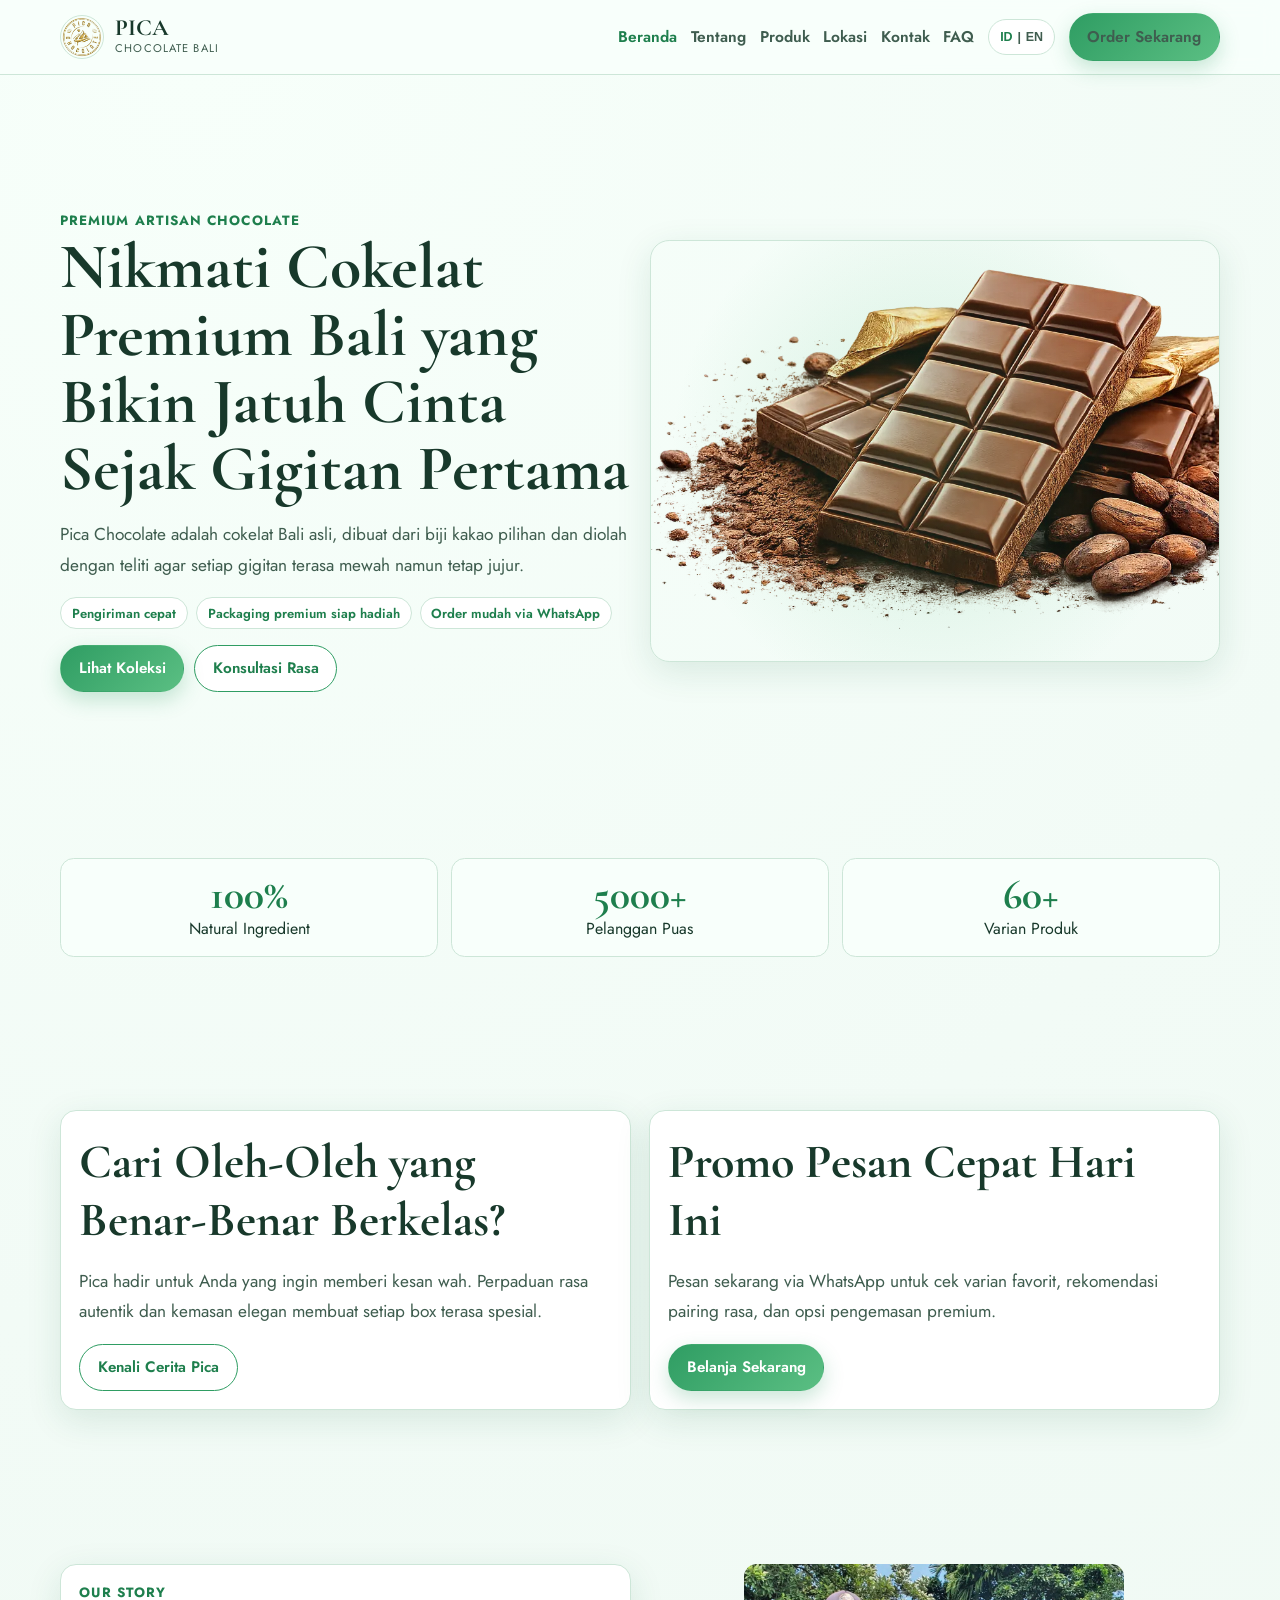
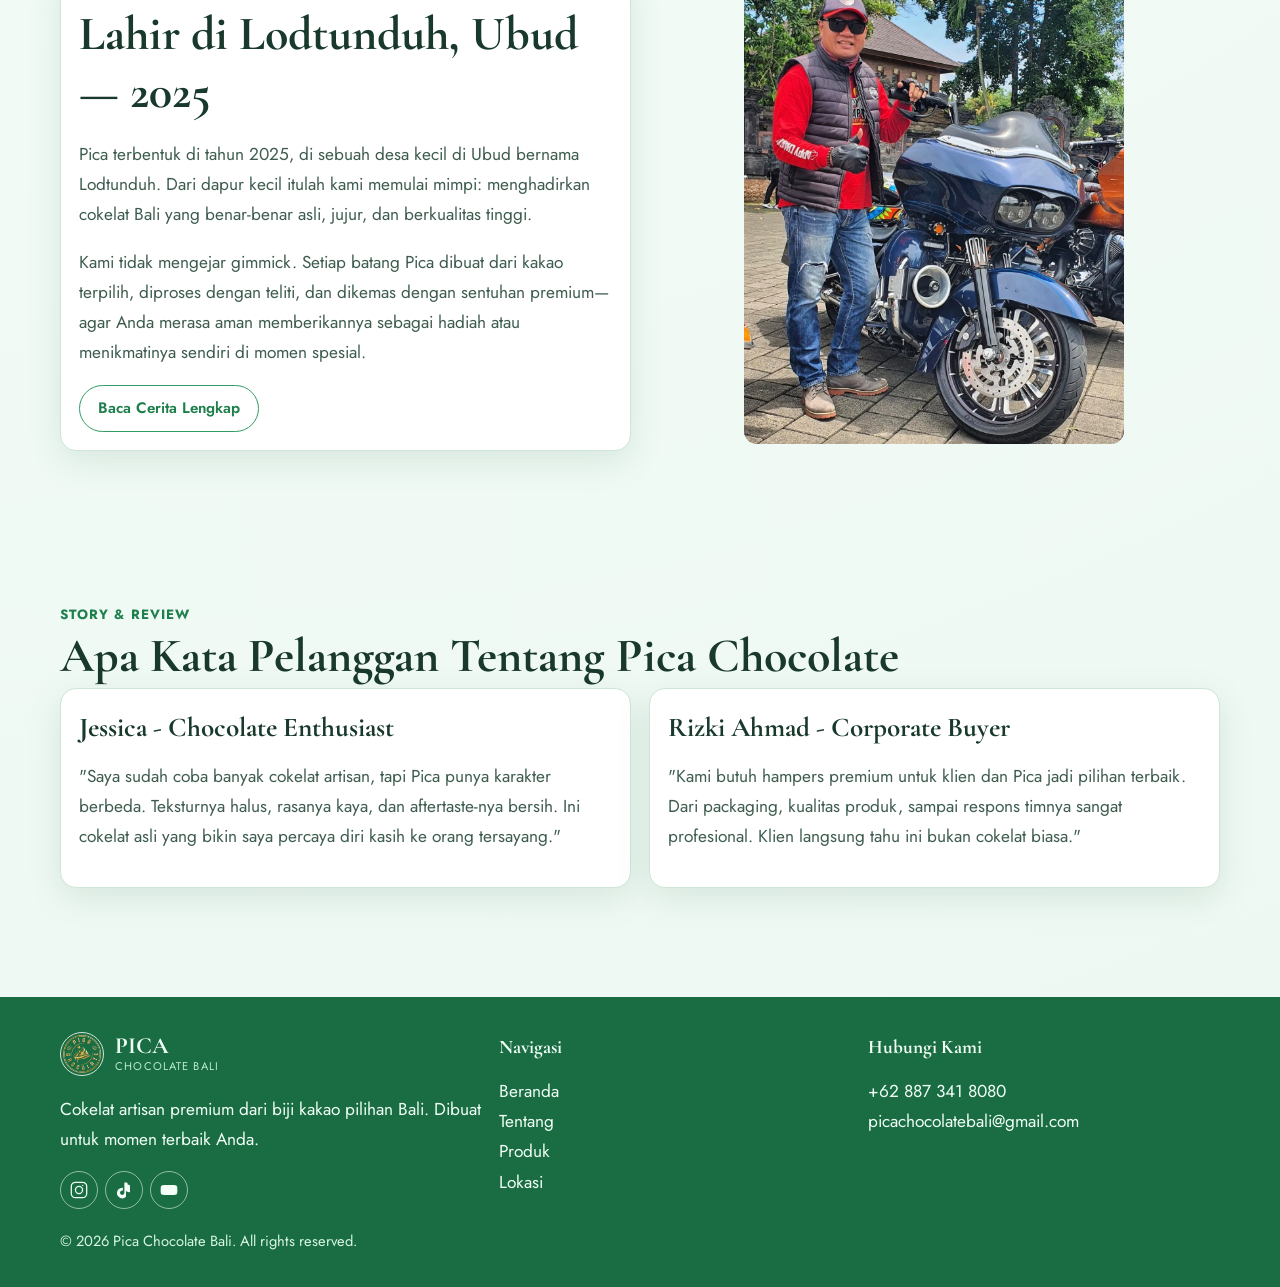
==== commit d0faddba: "Update produk dengan foto zip dan harga Jakarta, perkuat cerita Lodtunduh 2025. Co-authored-by: Curs" ====
--- a/index.html
+++ b/index.html
@@ -128,6 +128,29 @@
     </section>
 
     <section class="section">
+      <div class="container grid-2">
+        <article class="card pad animate">
+          <div class="eyebrow" data-id="Our Story" data-en="Our Story">Our Story</div>
+          <h2 data-id="Lahir di Lodtunduh, Ubud — 2025"
+            data-en="Born in Lodtunduh, Ubud — 2025">Lahir di Lodtunduh, Ubud — 2025</h2>
+          <p data-id="Pica terbentuk di tahun 2025, di sebuah desa kecil di Ubud bernama Lodtunduh. Dari dapur kecil itulah kami memulai mimpi: menghadirkan cokelat Bali yang benar-benar asli, jujur, dan berkualitas tinggi."
+            data-en="Pica was founded in 2025 in a small Ubud village called Lodtunduh. From a humble kitchen, we began our dream: to deliver authentic, honest, high-quality Bali chocolate.">
+            Pica terbentuk di tahun 2025, di sebuah desa kecil di Ubud bernama Lodtunduh. Dari dapur kecil itulah kami
+            memulai mimpi: menghadirkan cokelat Bali yang benar-benar asli, jujur, dan berkualitas tinggi.</p>
+          <p data-id="Kami tidak mengejar gimmick. Setiap batang Pica dibuat dari kakao terpilih, diproses dengan teliti, dan dikemas dengan sentuhan premium—agar Anda merasa aman memberikannya sebagai hadiah atau menikmatinya sendiri di momen spesial."
+            data-en="We don't chase gimmicks. Every Pica bar uses selected cacao, careful processing, and premium packaging—so you feel confident gifting it or enjoying it on special moments.">
+            Kami tidak mengejar gimmick. Setiap batang Pica dibuat dari kakao terpilih, diproses dengan teliti, dan
+            dikemas dengan sentuhan premium—agar Anda merasa aman memberikannya sebagai hadiah atau menikmatinya sendiri
+            di momen spesial.</p>
+          <a class="btn btn-ghost" href="./tentang.html" data-id="Baca Cerita Lengkap"
+            data-en="Read Full Story">Baca Cerita Lengkap</a>
+        </article>
+        <figure class="about-img animate"><img src="./gambar/owner.jpeg" width="360" height="480"
+            alt="Tim Pica Chocolate Bali di Lodtunduh" loading="lazy" /></figure>
+      </div>
+    </section>
+
+    <section class="section">
       <div class="container">
         <div class="eyebrow" data-id="Story & Review" data-en="Story & Review">Story & Review</div>
         <h2 data-id="Apa Kata Pelanggan Tentang Pica Chocolate" data-en="What Customers Say About Pica Chocolate">Apa
@@ -135,14 +158,18 @@
         <div class="grid-2">
           <article class="card pad animate">
             <h3>Jessica - Chocolate Enthusiast</h3>
-            <p>"Saya sudah coba banyak cokelat artisan, tapi Pica punya karakter berbeda. Teksturnya halus, rasanya
-              kaya, dan aftertaste-nya bersih. Ini tipe cokelat yang bikin saya percaya diri kasih ke orang tersayang."
+            <p data-id="&quot;Saya sudah coba banyak cokelat artisan, tapi Pica punya karakter berbeda. Teksturnya halus, rasanya kaya, dan aftertaste-nya bersih. Ini cokelat asli yang bikin saya percaya diri kasih ke orang tersayang.&quot;"
+              data-en="&quot;I've tried many artisan chocolates, but Pica feels different. Smooth texture, rich flavor, clean finish—authentic chocolate I trust as a gift.&quot;">
+              "Saya sudah coba banyak cokelat artisan, tapi Pica punya karakter berbeda. Teksturnya halus, rasanya
+              kaya, dan aftertaste-nya bersih. Ini cokelat asli yang bikin saya percaya diri kasih ke orang tersayang."
             </p>
           </article>
           <article class="card pad animate">
             <h3>Rizki Ahmad - Corporate Buyer</h3>
-            <p>"Kami butuh hampers premium untuk klien dan Pica jadi pilihan terbaik. Dari packaging, kualitas produk,
-              sampai respons timnya sangat profesional. Klien kami langsung menyadari bahwa ini bukan cokelat biasa."
+            <p data-id="&quot;Kami butuh hampers premium untuk klien dan Pica jadi pilihan terbaik. Dari packaging, kualitas produk, sampai respons timnya sangat profesional. Klien langsung tahu ini bukan cokelat biasa.&quot;"
+              data-en="&quot;We needed premium client hampers and Pica was the best choice. Packaging, product quality, and team response were professional—clients immediately knew this wasn't ordinary chocolate.&quot;">
+              "Kami butuh hampers premium untuk klien dan Pica jadi pilihan terbaik. Dari packaging, kualitas produk,
+              sampai respons timnya sangat profesional. Klien langsung tahu ini bukan cokelat biasa."
             </p>
           </article>
         </div>
@@ -174,7 +201,7 @@
             aria-label="TikTok" title="TikTok">
             <svg viewBox="0 0 24 24" aria-hidden="true">
               <path
-                d="M17.9 3.4a5.34 5.34 0 0 1-2.3-.5v6.6a4.9 4.9 0 1 1-4.9-4.9h.3v-3.8a8.74 8.74 0 0 0-4.8 1.4 8.83 8.83 0 0 0-2.2 2.2 9.04 9.04 0 0 0-1.1 2.9A9 9 0 0 0 8 18.8a9 9 0 1 0 9.9-15.4z" />
+                d="M16.6 5.82s.51.5 0 0A4.28 4.28 0 0 0 15.54 3h-3.09v12.4a2.59 2.59 0 0 1-2.59 2.5c-1.42 0-2.59-1.16-2.59-2.59 0-1.43 1.16-2.59 2.59-2.59.28 0 .54.04.79.1v-3.4a6.27 6.27 0 0 0-.79-.05 6.34 6.34 0 0 0-6.34 6.34 6.34 6.34 0 0 0 10.86 4.48v-7.1a8.19 8.19 0 0 0 4.77 1.52V6.47a4.85 4.85 0 0 1-1.05-.65z" />
             </svg>
           </a>
           <a class="social-icon" href="https://www.youtube.com/@picachocolatebali" target="_blank" rel="noopener"
@@ -206,24 +233,4 @@
   <script src="./assets/js/app.js"></script>
 </body>
 
-</html>
-<!doctype html>
-<html lang="id">
-
-<head>
-  <meta charset="UTF-8" />
-  <meta name="viewport" content="width=device-width, initial-scale=1.0" />
-  <title>Pica Chocolate Bali - Beranda</title>
-  <meta name="description"
-    content="Cokelat artisan premium Bali dengan rasa mewah, kemasan elegan, dan layanan cepat via WhatsApp." />
-  <link rel="icon" href="./gambar/logo.webp" />
-  <link rel="stylesheet" href="./assets/css/styles.css" />
-</head>
-
-<body>
-  <a class="skip-link" href="#main">Lewati ke konten</a>
-  <div class="top-progress" id="topProgress"></div>
-
-
-  <a class="skip-link" href="#main">Lewati ke konten</a>
-  <div id="topProgress" class="top-progress"></div>+</html>
--- a/assets/css/styles.css
+++ b/assets/css/styles.css
@@ -20,6 +20,14 @@
 
 * {
   box-sizing: border-box;
+  user-select: none;
+  -webkit-user-select: none;
+  -moz-user-select: none;
+  -ms-user-select: none;
+}
+img {
+  pointer-events: none;
+  -webkit-touch-callout: none;
 }
 html,
 body {
@@ -34,6 +42,7 @@
   color: var(--text);
   font-family: var(--font-body);
   overflow-x: hidden;
+  padding-top: 3.8rem;
 }
 a {
   text-decoration: none;
@@ -71,9 +80,10 @@
 }
 
 header {
-  position: sticky;
+  position: fixed;
   top: 0;
   left: 0;
+  right: 0;
   width: 100%;
   z-index: 61;
   background: rgba(248, 255, 251, 0.92);
@@ -165,8 +175,9 @@
   position: fixed;
   inset: 0;
   background: rgba(10, 45, 29, 0.92);
-  display: grid;
-  place-items: center;
+  display: flex;
+  align-items: center;
+  justify-content: center;
   opacity: 0;
   visibility: hidden;
   transition: 0.25s;
@@ -177,12 +188,15 @@
   visibility: visible;
 }
 .mobile-menu nav {
-  display: grid;
-  gap: 1rem;
+  display: flex;
+  flex-direction: column;
+  align-items: center;
+  justify-content: center;
+  gap: 1.5rem;
   text-align: center;
   position: relative;
   width: min(88vw, 320px);
-  padding: 2.5rem 1.25rem 1.25rem;
+  padding: 2.5rem 1.25rem;
 }
 .mobile-close {
   position: absolute;
@@ -286,6 +300,11 @@
   font-family: var(--font-display);
   margin: 0.2rem 0;
 }
+article {
+  word-break: break-word;
+  overflow-wrap: break-word;
+  hyphens: auto;
+}
 h1 {
   font-size: clamp(2.05rem, 5vw, 4.1rem);
   line-height: 1.05;
@@ -459,15 +478,18 @@
 }
 
 .about-img {
-  max-width: 320px;
+  max-width: 380px;
   margin: 0 auto;
 }
 .about-img img {
-  height: 380px;
+  height: 480px;
   width: 100%;
   object-fit: cover;
   object-position: center top;
   border-radius: 0.8rem;
+  user-select: none;
+  -webkit-user-select: none;
+  pointer-events: none;
 }
 
 .faq-item {
@@ -520,20 +542,21 @@
 .social-icon {
   display: grid;
   place-items: center;
-  width: 36px;
-  height: 36px;
+  width: 38px;
+  height: 38px;
   border-radius: 999px;
-  background: rgba(239, 255, 246, 0.16);
-  border: 1px solid rgba(239, 255, 246, 0.5);
-  color: #effff6;
+  background: transparent;
+  border: 1px solid rgba(239, 255, 246, 0.55);
+  color: #f4fff8;
   font-size: 0;
   transition:
     transform 0.2s,
-    background 0.2s;
+    background 0.2s,
+    border-color 0.2s;
 }
 .social-icon svg {
-  width: 18px;
-  height: 18px;
+  width: 20px;
+  height: 20px;
   fill: currentColor;
 }
 .social-icon:hover {
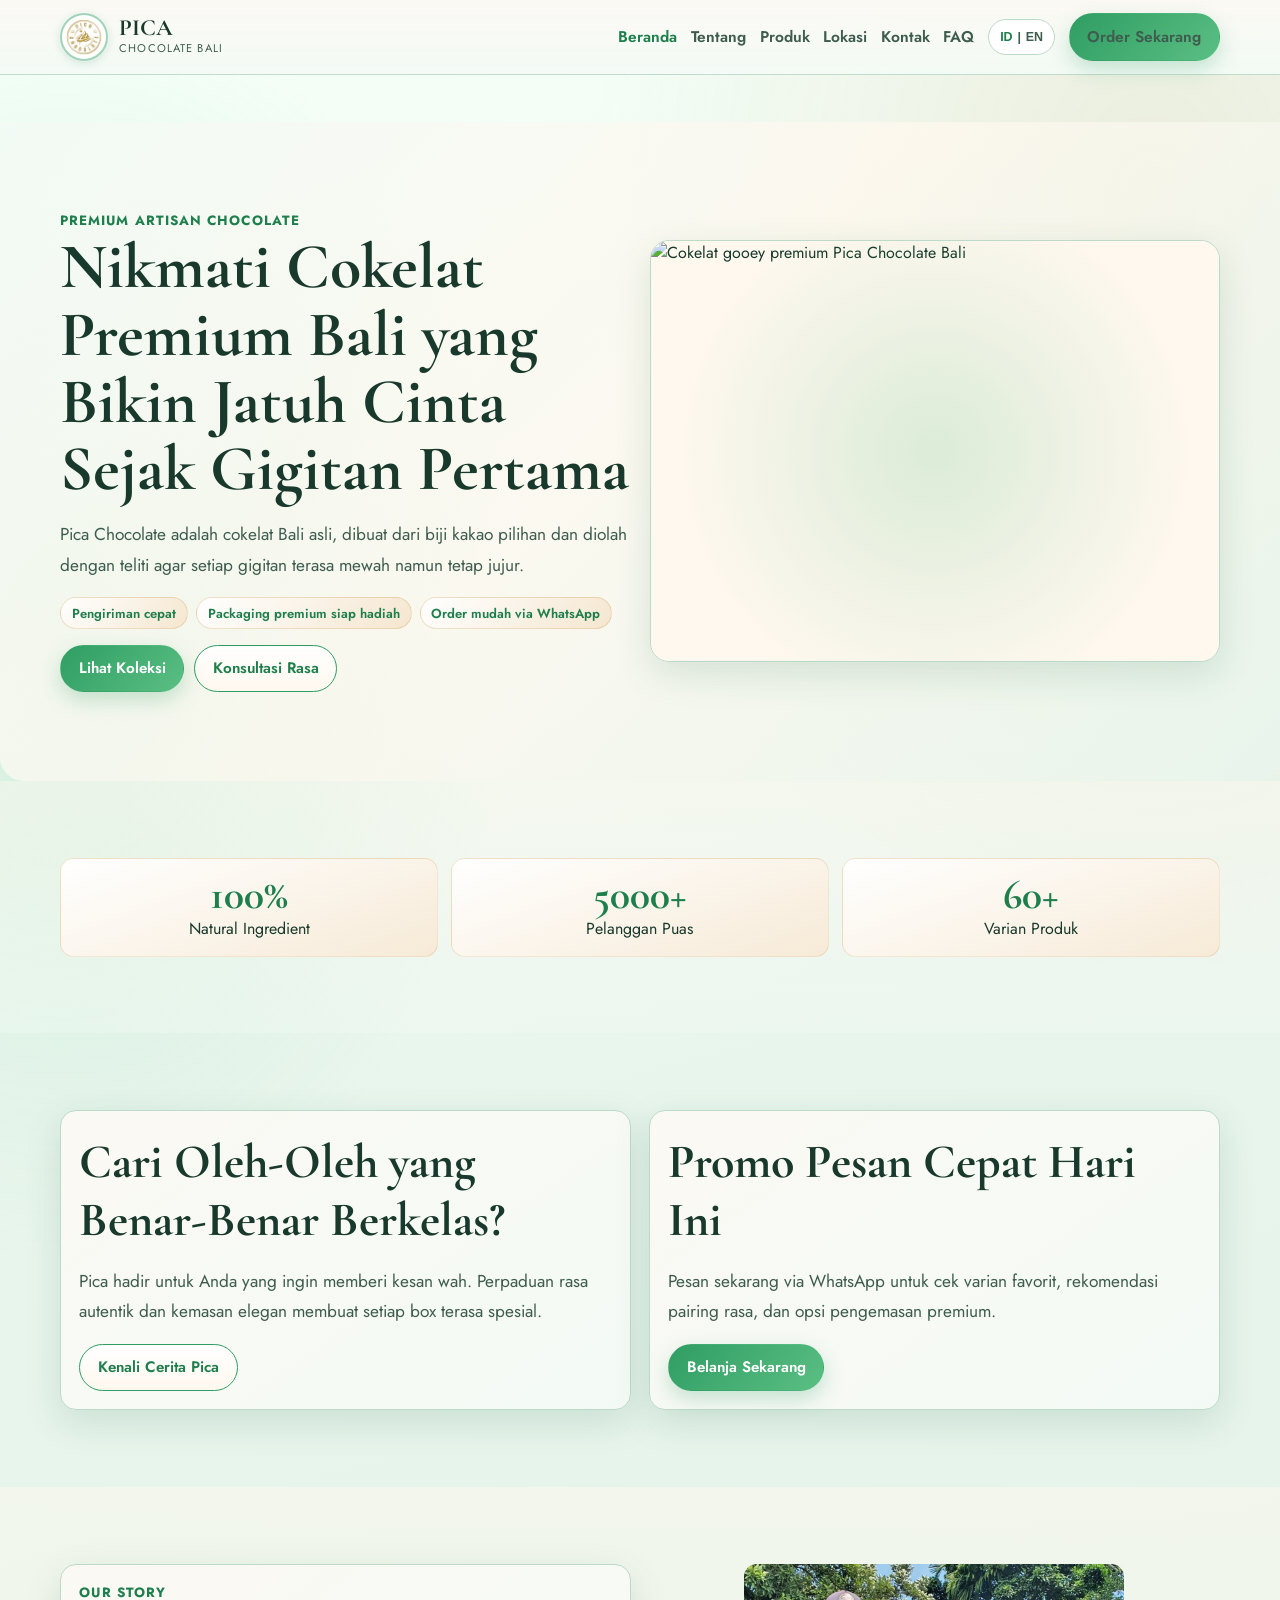
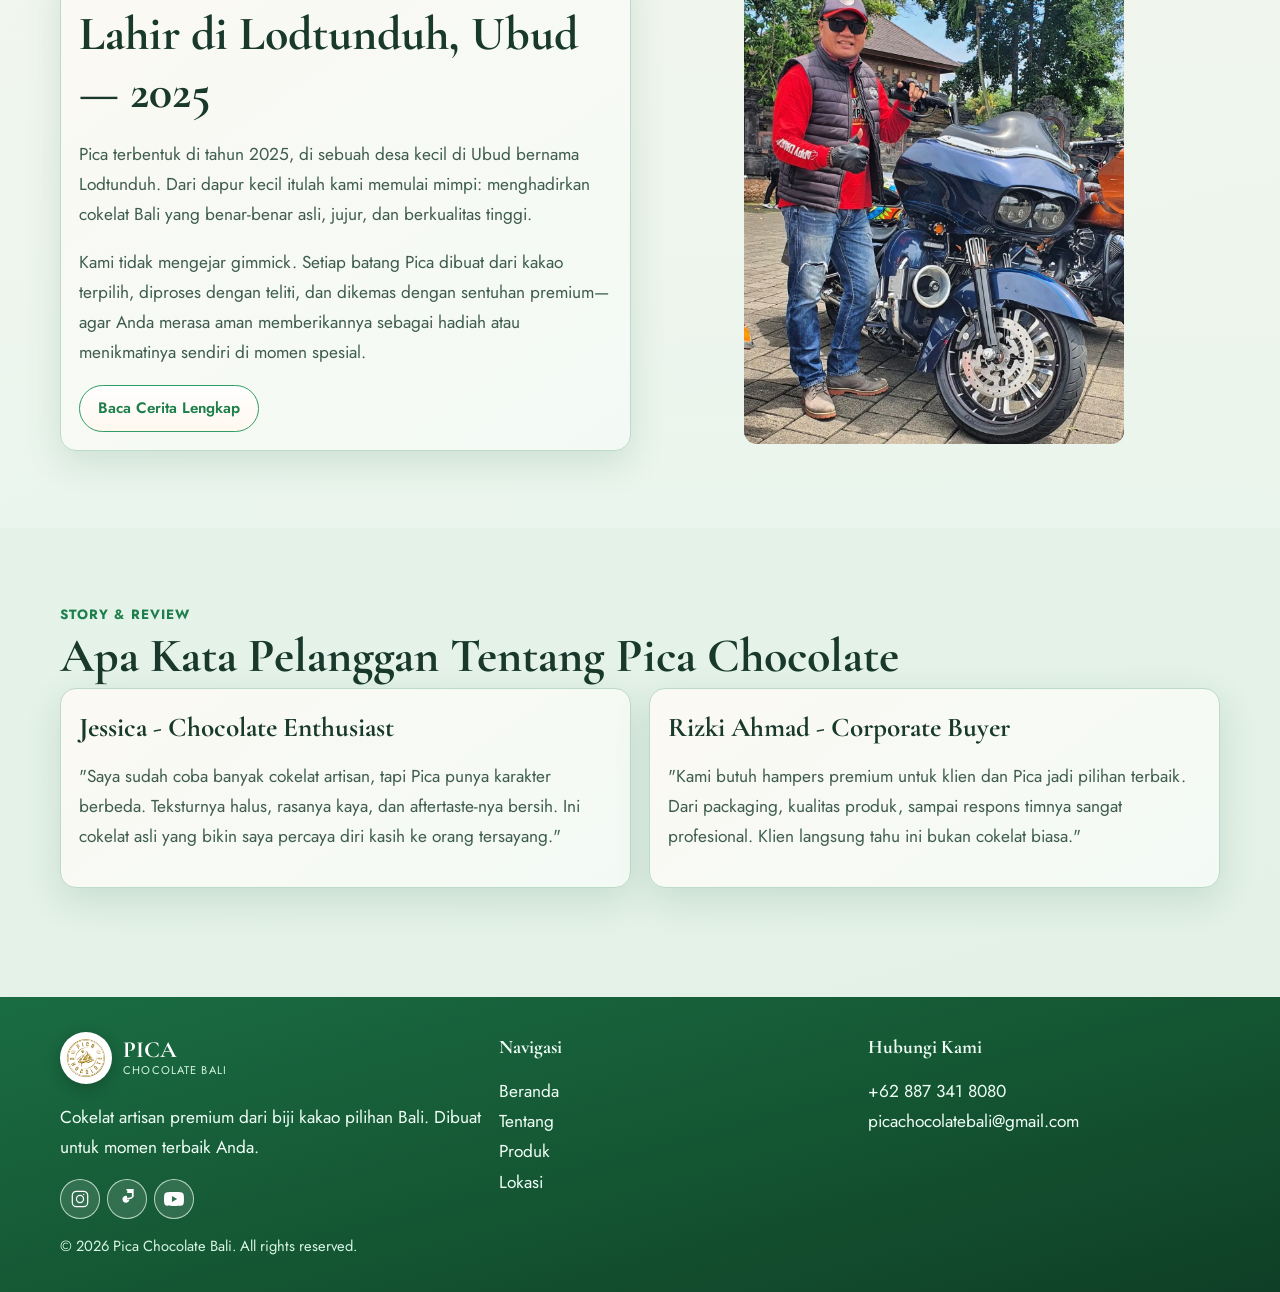
==== commit 28bc29b9: "Hero gooey GIF, warna lebih hangat, footer sosial & logo diperjelas. Co-authored-by: Cursor <cursora" ====
--- a/index.html
+++ b/index.html
@@ -82,8 +82,8 @@
               data-id="Konsultasi Rasa" data-en="Ask for Recommendation">Konsultasi Rasa</a>
           </div>
         </div>
-        <div class="hero-visual animate"><img src="./gambar/Chcolate.webp"
-            alt="Koleksi cokelat premium Pica Chocolate Bali" loading="eager" width="1200" height="800" /></div>
+        <div class="hero-visual animate"><img src="./gambar/Gooey_Chocolate_Gifs_8.gif"
+            alt="Cokelat gooey premium Pica Chocolate Bali" loading="eager" width="1200" height="800" /></div>
       </div>
     </section>
 
@@ -189,30 +189,7 @@
         <p data-id="Cokelat artisan premium dari biji kakao pilihan Bali. Dibuat untuk momen terbaik Anda."
           data-en="Premium artisan chocolate from selected Bali cacao. Made for your best moments.">Cokelat artisan
           premium dari biji kakao pilihan Bali. Dibuat untuk momen terbaik Anda.</p>
-        <div class="socials">
-          <a class="social-icon" href="https://www.instagram.com/picachocolatebali" target="_blank" rel="noopener"
-            aria-label="Instagram" title="Instagram">
-            <svg viewBox="0 0 24 24" aria-hidden="true">
-              <path
-                d="M7.75 2h8.5A5.75 5.75 0 0 1 22 7.75v8.5A5.75 5.75 0 0 1 16.25 22h-8.5A5.75 5.75 0 0 1 2 16.25v-8.5A5.75 5.75 0 0 1 7.75 2zm0 1.5A4.25 4.25 0 0 0 3.5 7.75v8.5A4.25 4.25 0 0 0 7.75 20.5h8.5A4.25 4.25 0 0 0 20.5 16.25v-8.5A4.25 4.25 0 0 0 16.25 3.5h-8.5zm8.75 2.25a.75.75 0 1 1 0 1.5.75.75 0 0 1 0-1.5zM12 7a5 5 0 1 1 0 10 5 5 0 0 1 0-10zm0 1.5a3.5 3.5 0 1 0 0 7 3.5 3.5 0 0 0 0-7z" />
-            </svg>
-          </a>
-          <a class="social-icon" href="https://www.tiktok.com/@picachocolatebali" target="_blank" rel="noopener"
-            aria-label="TikTok" title="TikTok">
-            <svg viewBox="0 0 24 24" aria-hidden="true">
-              <path
-                d="M16.6 5.82s.51.5 0 0A4.28 4.28 0 0 0 15.54 3h-3.09v12.4a2.59 2.59 0 0 1-2.59 2.5c-1.42 0-2.59-1.16-2.59-2.59 0-1.43 1.16-2.59 2.59-2.59.28 0 .54.04.79.1v-3.4a6.27 6.27 0 0 0-.79-.05 6.34 6.34 0 0 0-6.34 6.34 6.34 6.34 0 0 0 10.86 4.48v-7.1a8.19 8.19 0 0 0 4.77 1.52V6.47a4.85 4.85 0 0 1-1.05-.65z" />
-            </svg>
-          </a>
-          <a class="social-icon" href="https://www.youtube.com/@picachocolatebali" target="_blank" rel="noopener"
-            aria-label="YouTube" title="YouTube">
-            <svg viewBox="0 0 24 24" aria-hidden="true">
-              <path d="M10 15.5l5.5-3.1L10 9.2v6.3z" />
-              <path
-                d="M21.8 8.1a2.5 2.5 0 0 0-1.8-1.8C18.1 6 12 6 12 6s-6.1 0-8 .3a2.5 2.5 0 0 0-1.8 1.8A25.6 25.6 0 0 0 2 12a25.6 25.6 0 0 0 .2 3.9 2.5 2.5 0 0 0 1.8 1.8C5.9 18 12 18 12 18s6.1 0 8-.3a2.5 2.5 0 0 0 1.8-1.8A25.6 25.6 0 0 0 22 12a25.6 25.6 0 0 0-.2-3.9z" />
-            </svg>
-          </a>
-        </div>
+        <div class="socials"></div>
       </div>
       <div>
         <h3 data-id="Navigasi" data-en="Navigation">Navigasi</h3>
--- a/assets/css/styles.css
+++ b/assets/css/styles.css
@@ -1,18 +1,21 @@
 @import url("https://fonts.googleapis.com/css2?family=Cormorant+Garamond:wght@400;500;600;700&family=Jost:wght@300;400;500;600;700&display=swap");
 
 :root {
-  --bg: #f2fbf6;
-  --bg-soft: #eaf7f0;
-  --surface: #ffffff;
-  --surface-2: #f8fffb;
+  --bg: #e8f5ec;
+  --bg-soft: #dcefe3;
+  --surface: #fbf9f4;
+  --surface-2: #f3faf5;
+  --surface-warm: #fff8ef;
   --primary: #2f9d63;
   --primary-light: #5bbf83;
   --primary-deep: #1e7f4d;
   --accent: #c38a3b;
+  --accent-soft: #f5e6cf;
+  --chocolate: #5c3d2e;
   --text: #18392b;
   --text-muted: #3f5d4f;
-  --border: #cde6d8;
-  --shadow: 0 10px 35px rgba(28, 101, 64, 0.12);
+  --border: #bdd9c8;
+  --shadow: 0 12px 36px rgba(28, 101, 64, 0.14);
   --container: min(1160px, 92vw);
   --font-display: "Cormorant Garamond", serif;
   --font-body: "Jost", sans-serif;
@@ -33,12 +36,10 @@
 body {
   margin: 0;
   padding: 0;
-  background: radial-gradient(
-    circle at 15% 0%,
-    #f7fffa 0%,
-    var(--bg) 42%,
-    #eef8f2 100%
-  );
+  background:
+    radial-gradient(ellipse 80% 50% at 90% 5%, rgba(195, 138, 59, 0.12), transparent 55%),
+    radial-gradient(ellipse 70% 45% at 5% 20%, rgba(91, 191, 131, 0.18), transparent 50%),
+    linear-gradient(165deg, #f5fff8 0%, var(--bg) 38%, #e2f0e6 100%);
   color: var(--text);
   font-family: var(--font-body);
   overflow-x: hidden;
@@ -86,16 +87,20 @@
   right: 0;
   width: 100%;
   z-index: 61;
-  background: rgba(248, 255, 251, 0.92);
-  backdrop-filter: blur(10px);
-  border-bottom: 1px solid var(--border);
+  background: linear-gradient(
+    180deg,
+    rgba(251, 249, 244, 0.96) 0%,
+    rgba(243, 250, 245, 0.94) 100%
+  );
+  backdrop-filter: blur(12px);
+  border-bottom: 1px solid rgba(189, 217, 200, 0.9);
   transition:
     box-shadow 0.25s,
     background 0.25s;
 }
 header.scrolled {
-  box-shadow: 0 8px 24px rgba(21, 57, 43, 0.08);
-  background: rgba(248, 255, 251, 0.98);
+  box-shadow: 0 8px 24px rgba(21, 57, 43, 0.1);
+  background: rgba(251, 249, 244, 0.98);
 }
 nav {
   display: flex;
@@ -110,11 +115,24 @@
   gap: 0.7rem;
 }
 .brand img {
-  width: 44px;
-  height: 44px;
+  width: 48px;
+  height: 48px;
+  flex-shrink: 0;
   border-radius: 50%;
-  border: 1px solid var(--border);
-  object-fit: cover;
+  border: 2px solid rgba(47, 157, 99, 0.45);
+  background: #fff;
+  padding: 3px;
+  object-fit: contain;
+  box-shadow:
+    0 2px 8px rgba(30, 127, 77, 0.18),
+    0 0 0 1px rgba(255, 255, 255, 0.9);
+}
+footer .brand img {
+  width: 52px;
+  height: 52px;
+  border: 2px solid rgba(255, 255, 255, 0.9);
+  background: #fff;
+  box-shadow: 0 4px 16px rgba(0, 0, 0, 0.22);
 }
 .brand-title {
   font-family: var(--font-display);
@@ -276,11 +294,18 @@
 .btn-ghost {
   border-color: var(--primary);
   color: var(--primary-deep);
-  background: #fff;
+  background: linear-gradient(180deg, #fff, var(--surface-warm));
 }
 
 .hero {
   padding: clamp(2.8rem, 7vw, 6rem) 0;
+  background: linear-gradient(
+    135deg,
+    rgba(243, 250, 245, 0.9) 0%,
+    rgba(255, 248, 239, 0.75) 48%,
+    rgba(232, 245, 236, 0.85) 100%
+  );
+  border-radius: 0 0 1.5rem 1.5rem;
 }
 .hero-wrap {
   display: grid;
@@ -330,6 +355,7 @@
   height: 420px;
   width: 100%;
   object-fit: cover;
+  background: var(--surface-warm);
 }
 .hero-visual {
   position: relative;
@@ -362,8 +388,8 @@
   margin-top: 0.85rem;
 }
 .promo-points span {
-  background: #fff;
-  border: 1px solid var(--border);
+  background: linear-gradient(135deg, #fff, var(--accent-soft));
+  border: 1px solid rgba(195, 138, 59, 0.25);
   color: var(--primary-deep);
   padding: 0.35rem 0.68rem;
   border-radius: 999px;
@@ -380,12 +406,19 @@
 .section {
   padding: clamp(2.2rem, 6vw, 5rem) 0;
 }
+.section:nth-of-type(even) {
+  background: linear-gradient(
+    180deg,
+    rgba(255, 248, 239, 0.45) 0%,
+    rgba(243, 250, 245, 0.35) 100%
+  );
+}
 .grid-2 {
   display: grid;
   gap: 1.1rem;
 }
 .card {
-  background: var(--surface);
+  background: linear-gradient(145deg, var(--surface) 0%, var(--surface-2) 100%);
   border: 1px solid var(--border);
   border-radius: 1rem;
   box-shadow: var(--shadow);
@@ -401,8 +434,8 @@
 .stat {
   padding: 1rem;
   text-align: center;
-  background: var(--surface-2);
-  border: 1px solid var(--border);
+  background: linear-gradient(160deg, #fff 0%, var(--accent-soft) 120%);
+  border: 1px solid rgba(195, 138, 59, 0.2);
   border-radius: 0.85rem;
 }
 .stat-num {
@@ -420,7 +453,7 @@
   padding: 0.42rem 0.9rem;
   border-radius: 999px;
   border: 1px solid var(--border);
-  background: #fff;
+  background: linear-gradient(180deg, #fff, var(--surface-2));
   color: var(--text-muted);
   cursor: pointer;
 }
@@ -440,7 +473,7 @@
 .media {
   position: relative;
   aspect-ratio: 2/3;
-  background: #eaf5ee;
+  background: linear-gradient(160deg, #eaf5ee, #f8efe4);
 }
 .media img {
   width: 100%;
@@ -516,15 +549,18 @@
 footer {
   margin-top: 2rem;
   padding: 2.2rem 0;
-  background: #1a6c43;
+  background: linear-gradient(165deg, #1a6c43 0%, #145532 55%, #0f3f26 100%);
   color: #effff6;
 }
 footer p,
 footer a {
   color: #effff6;
 }
+footer .brand-title {
+  color: #fff;
+}
 footer .brand-sub {
-  color: #b8ebcf;
+  color: #d4f5e3;
 }
 .foot {
   display: grid;
@@ -542,13 +578,14 @@
 .social-icon {
   display: grid;
   place-items: center;
-  width: 38px;
-  height: 38px;
+  width: 40px;
+  height: 40px;
   border-radius: 999px;
-  background: transparent;
-  border: 1px solid rgba(239, 255, 246, 0.55);
-  color: #f4fff8;
+  background: rgba(255, 255, 255, 0.12);
+  border: 1px solid rgba(239, 255, 246, 0.7);
+  color: #fff;
   font-size: 0;
+  flex-shrink: 0;
   transition:
     transform 0.2s,
     background 0.2s,
@@ -558,10 +595,15 @@
   width: 20px;
   height: 20px;
   fill: currentColor;
+  display: block;
 }
 .social-icon:hover {
-  background: rgba(255, 255, 255, 0.26);
+  background: rgba(255, 255, 255, 0.28);
+  border-color: #fff;
   transform: translateY(-2px);
+}
+.socials:empty {
+  min-height: 40px;
 }
 .footer-note {
   margin-top: 1rem;
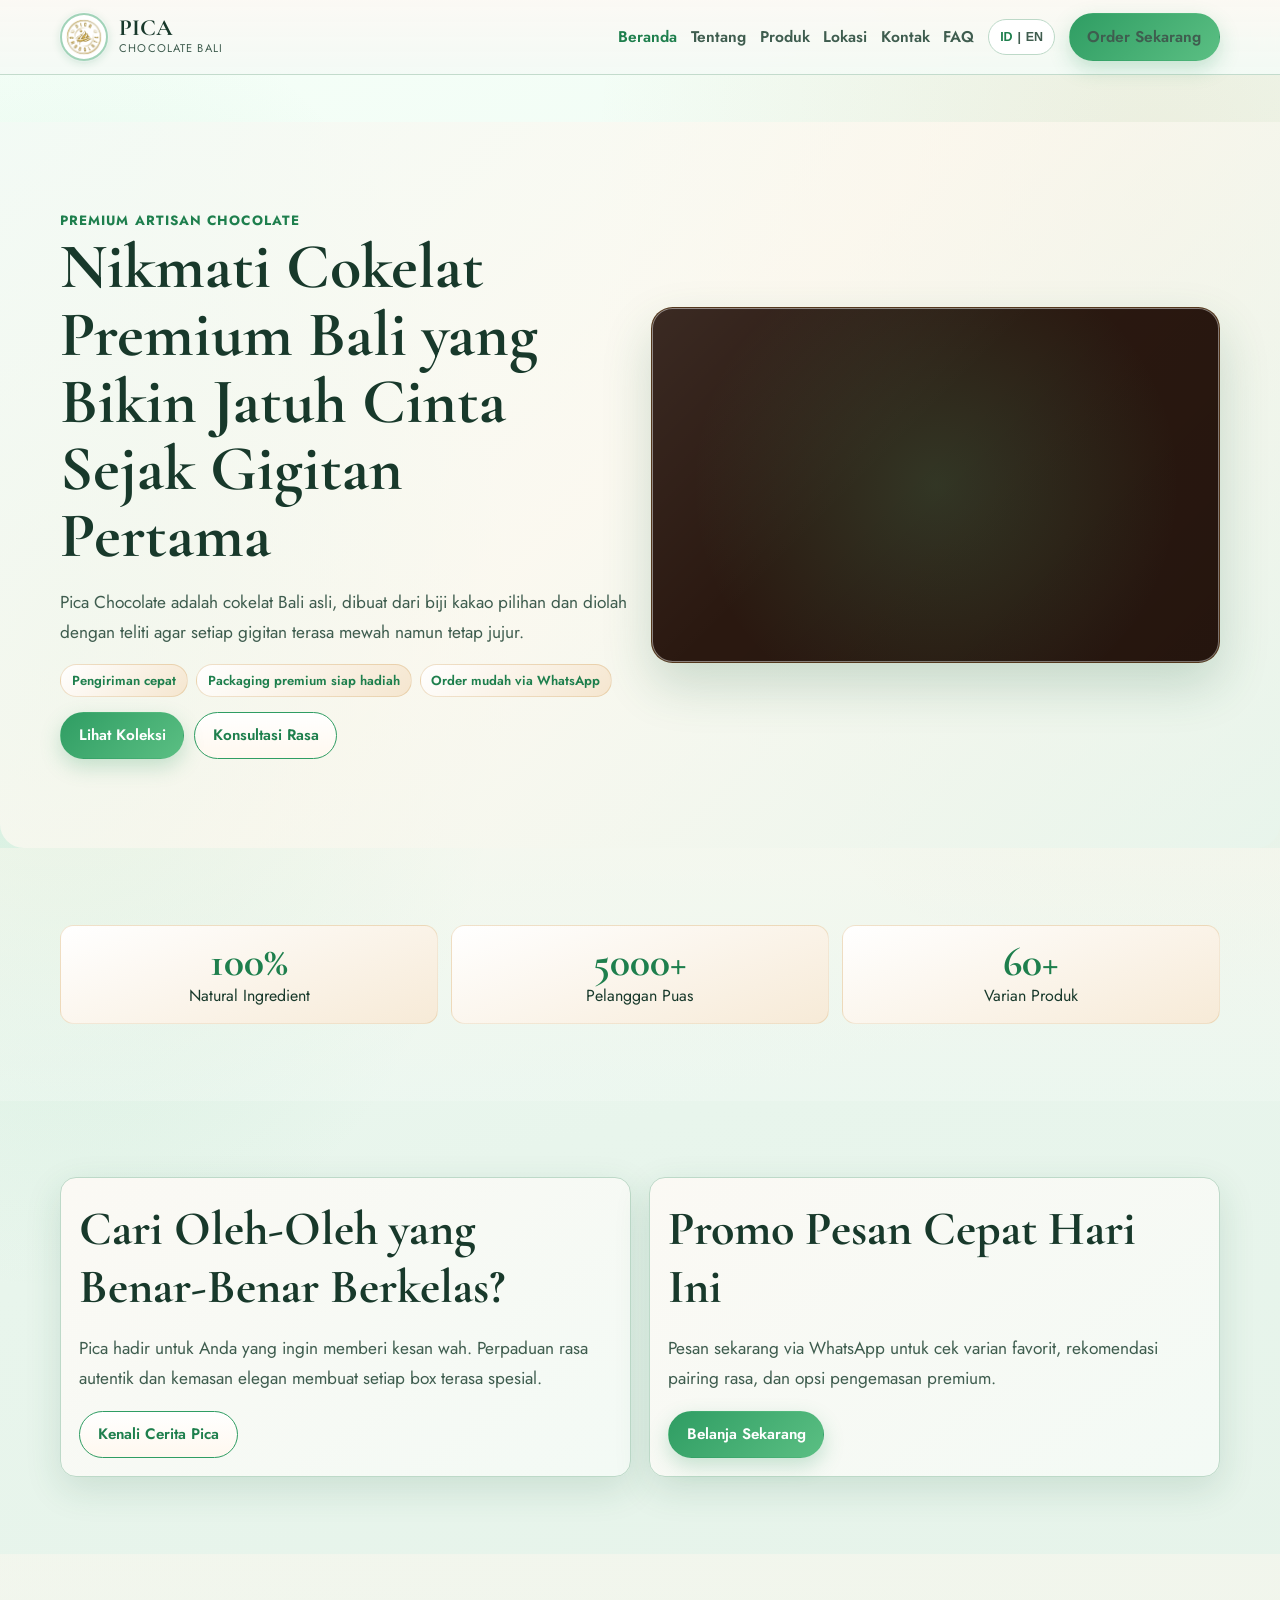
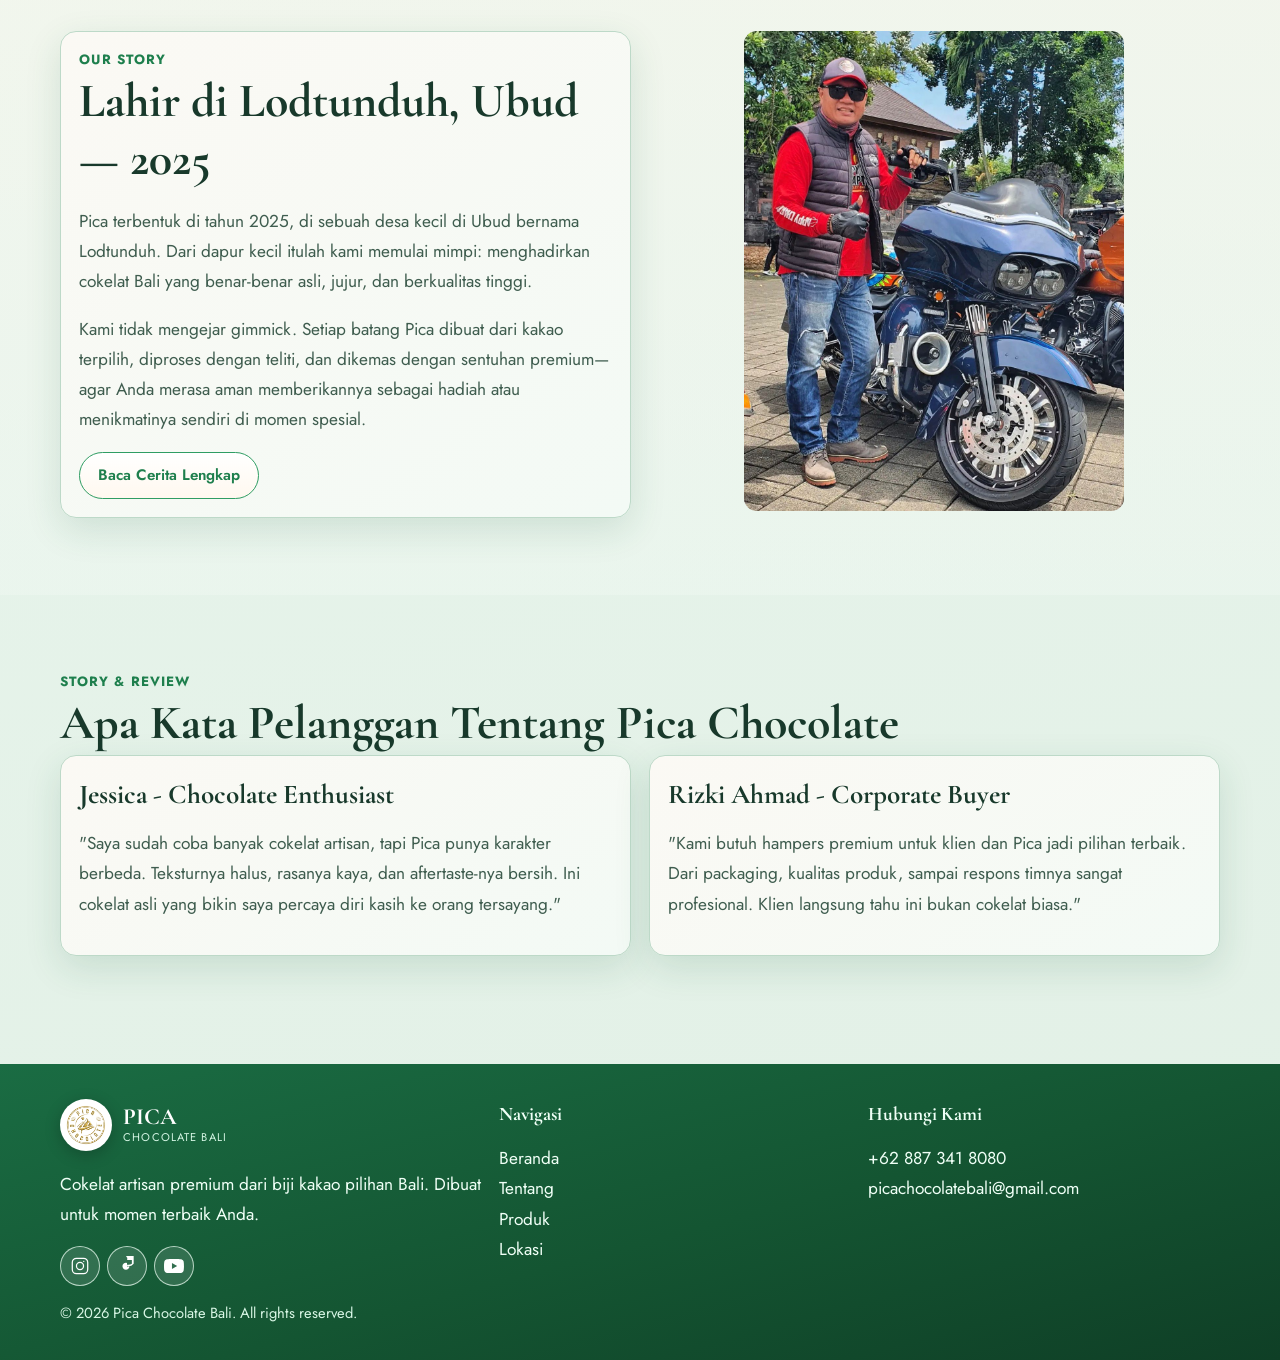
==== commit 623a4f24: "Ganti hero GIF dengan video Chocolate loop tanpa kontrol interaktif. Co-authored-by: Cursor <cursora" ====
--- a/index.html
+++ b/index.html
@@ -82,8 +82,13 @@
               data-id="Konsultasi Rasa" data-en="Ask for Recommendation">Konsultasi Rasa</a>
           </div>
         </div>
-        <div class="hero-visual animate"><img src="./gambar/Gooey_Chocolate_Gifs_8.gif"
-            alt="Cokelat gooey premium Pica Chocolate Bali" loading="eager" width="1200" height="800" /></div>
+        <div class="hero-visual animate">
+          <video class="hero-video" id="heroVideo" autoplay loop muted playsinline disablepictureinpicture
+            preload="auto" aria-hidden="true" tabindex="-1">
+            <source src="./gambar/Chocolate.mp4" type="video/mp4" />
+          </video>
+          <div class="hero-video-shine" aria-hidden="true"></div>
+        </div>
       </div>
     </section>
 
--- a/assets/css/styles.css
+++ b/assets/css/styles.css
@@ -309,8 +309,16 @@
 }
 .hero-wrap {
   display: grid;
-  gap: 1.2rem;
+  gap: 1.4rem;
   align-items: center;
+}
+@media (max-width: 767px) {
+  .hero-video {
+    min-height: 260px;
+  }
+  .hero-visual {
+    min-height: 260px;
+  }
 }
 .eyebrow {
   color: var(--primary-deep);
@@ -346,19 +354,38 @@
   font-size: clamp(0.98rem, 1.35vw, 1.08rem);
 }
 .hero-visual {
-  border-radius: 1.2rem;
+  position: relative;
+  border-radius: 1.35rem;
   overflow: hidden;
-  border: 1px solid var(--border);
-  box-shadow: var(--shadow);
-}
-.hero-visual img {
-  height: 420px;
+  border: 1px solid rgba(195, 138, 59, 0.28);
+  box-shadow:
+    0 22px 50px rgba(28, 101, 64, 0.2),
+    0 0 0 1px rgba(255, 255, 255, 0.45) inset;
+  aspect-ratio: 16 / 10;
+  min-height: 280px;
+  background: #2a1810;
+}
+.hero-video {
   width: 100%;
+  height: 100%;
+  min-height: 420px;
   object-fit: cover;
-  background: var(--surface-warm);
-}
-.hero-visual {
-  position: relative;
+  object-position: center;
+  display: block;
+  pointer-events: none;
+  user-select: none;
+  -webkit-user-select: none;
+}
+.hero-video-shine {
+  position: absolute;
+  inset: 0;
+  background: linear-gradient(
+    135deg,
+    rgba(255, 255, 255, 0.08) 0%,
+    transparent 42%,
+    rgba(0, 0, 0, 0.12) 100%
+  );
+  pointer-events: none;
 }
 .hero-visual::before {
   content: "";
@@ -366,11 +393,12 @@
   inset: -30% -10%;
   background: radial-gradient(
     circle,
-    rgba(91, 191, 131, 0.22),
+    rgba(91, 191, 131, 0.18),
     transparent 55%
   );
   animation: floatGlow 6s ease-in-out infinite;
   pointer-events: none;
+  z-index: 1;
 }
 @keyframes floatGlow {
   0%,
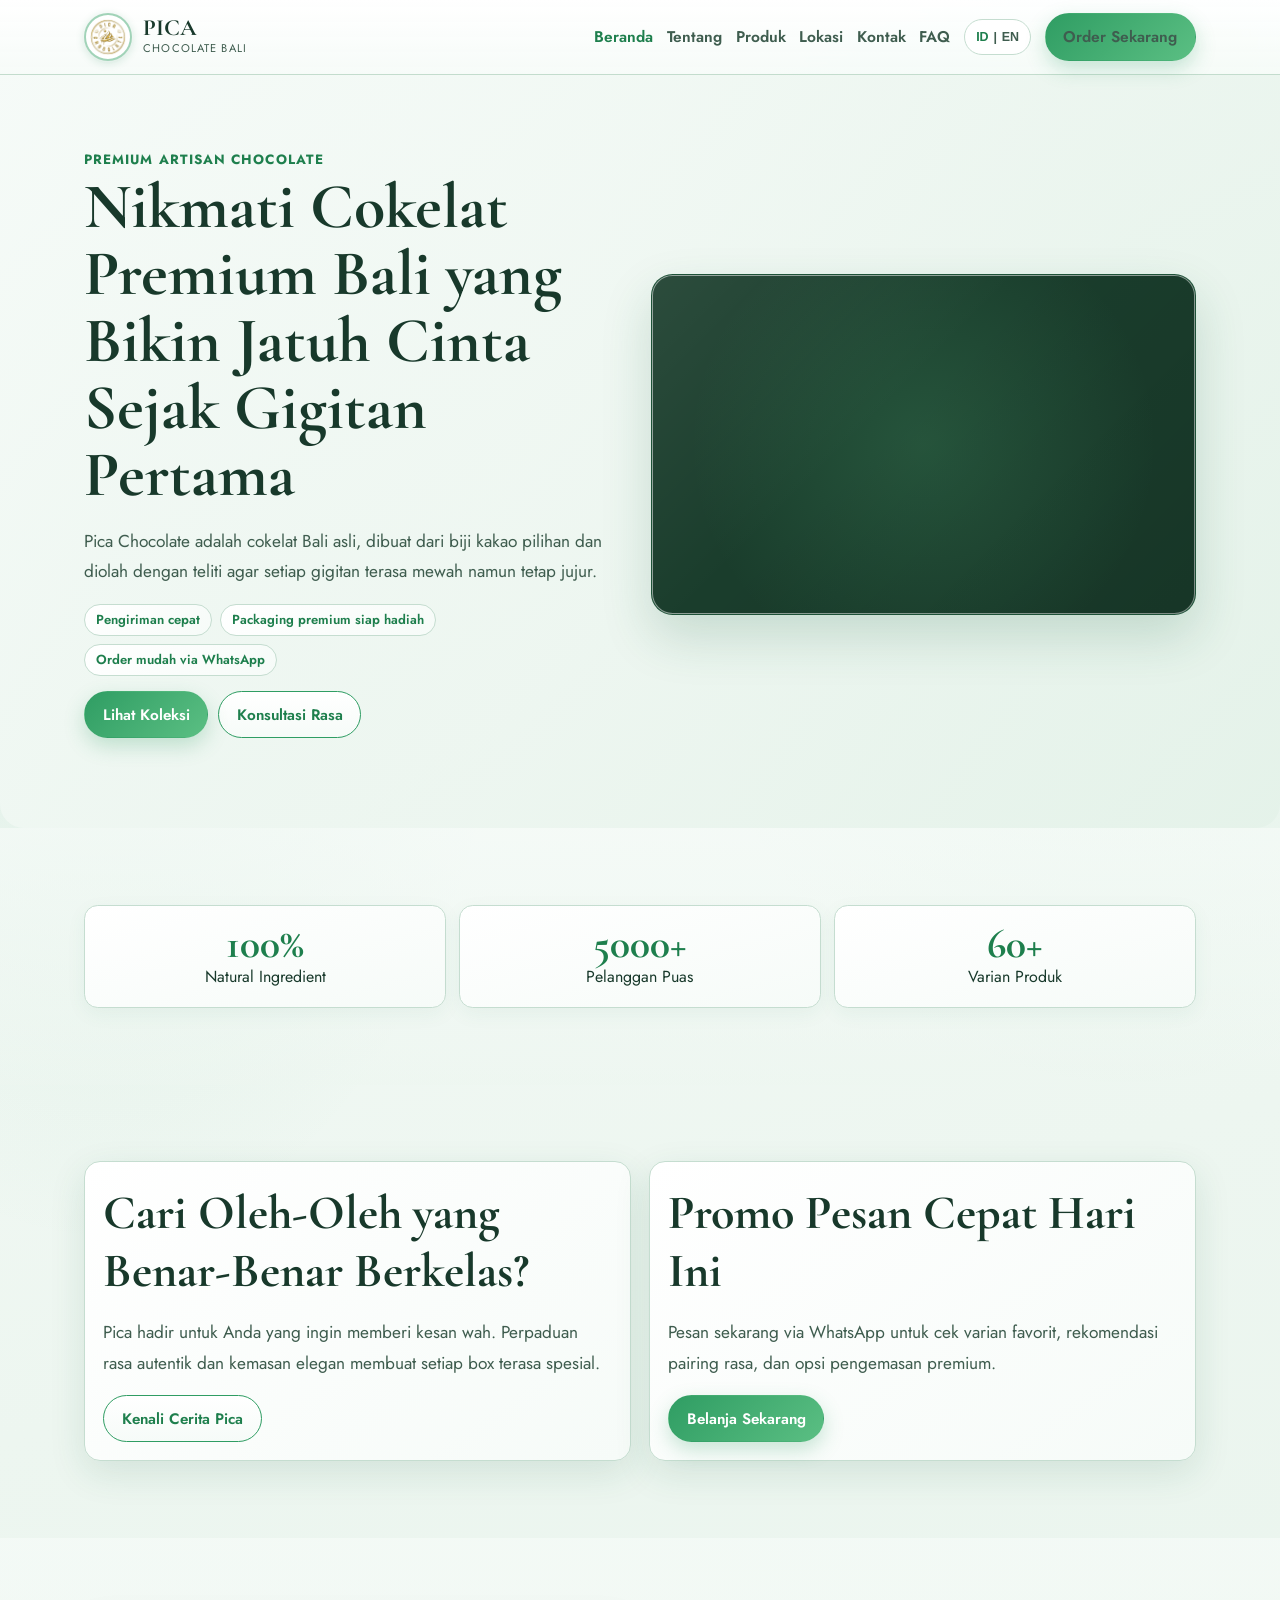
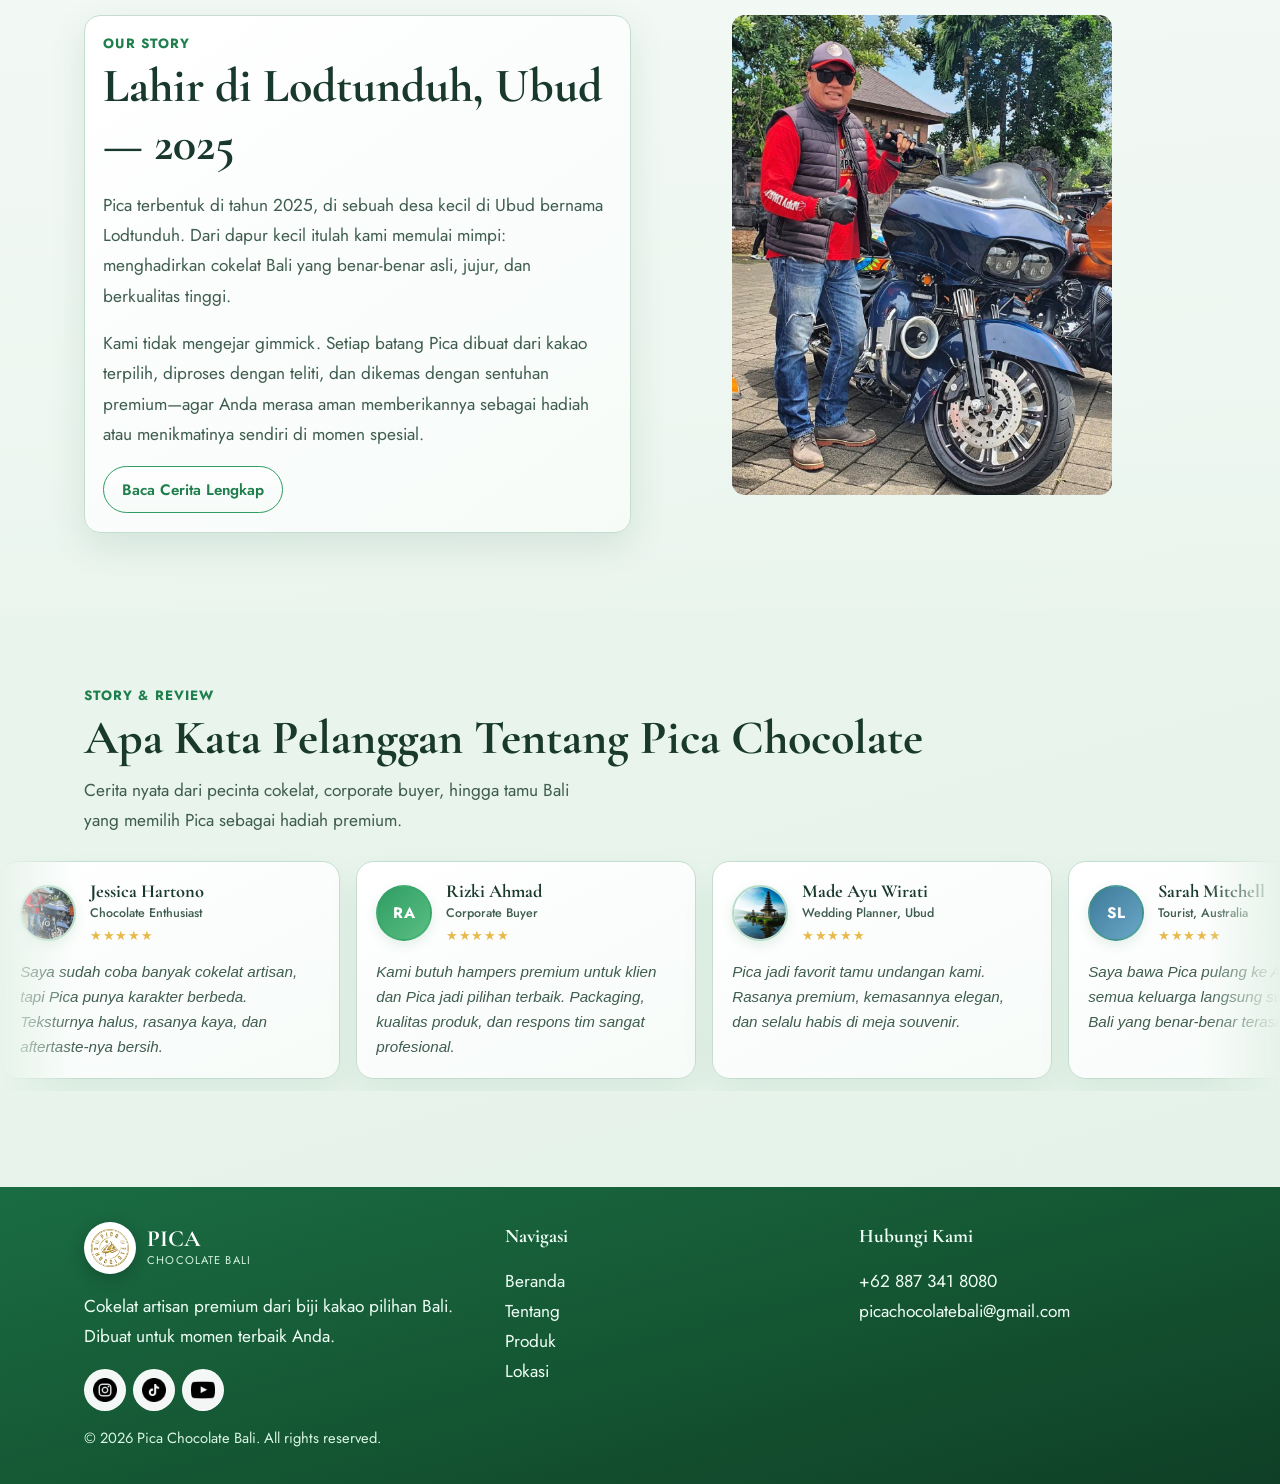
==== commit edbd2d2d: "Perbaiki layout mobile dan tambah Story & Review marquee dengan avatar. Co-authored-by: Cursor <curs" ====
--- a/index.html
+++ b/index.html
@@ -155,28 +155,81 @@
       </div>
     </section>
 
-    <section class="section">
-      <div class="container">
+    <section class="section reviews-section">
+      <div class="container reviews-header animate">
         <div class="eyebrow" data-id="Story & Review" data-en="Story & Review">Story & Review</div>
         <h2 data-id="Apa Kata Pelanggan Tentang Pica Chocolate" data-en="What Customers Say About Pica Chocolate">Apa
           Kata Pelanggan Tentang Pica Chocolate</h2>
-        <div class="grid-2">
-          <article class="card pad animate">
-            <h3>Jessica - Chocolate Enthusiast</h3>
-            <p data-id="&quot;Saya sudah coba banyak cokelat artisan, tapi Pica punya karakter berbeda. Teksturnya halus, rasanya kaya, dan aftertaste-nya bersih. Ini cokelat asli yang bikin saya percaya diri kasih ke orang tersayang.&quot;"
-              data-en="&quot;I've tried many artisan chocolates, but Pica feels different. Smooth texture, rich flavor, clean finish—authentic chocolate I trust as a gift.&quot;">
-              "Saya sudah coba banyak cokelat artisan, tapi Pica punya karakter berbeda. Teksturnya halus, rasanya
-              kaya, dan aftertaste-nya bersih. Ini cokelat asli yang bikin saya percaya diri kasih ke orang tersayang."
-            </p>
-          </article>
-          <article class="card pad animate">
-            <h3>Rizki Ahmad - Corporate Buyer</h3>
-            <p data-id="&quot;Kami butuh hampers premium untuk klien dan Pica jadi pilihan terbaik. Dari packaging, kualitas produk, sampai respons timnya sangat profesional. Klien langsung tahu ini bukan cokelat biasa.&quot;"
-              data-en="&quot;We needed premium client hampers and Pica was the best choice. Packaging, product quality, and team response were professional—clients immediately knew this wasn't ordinary chocolate.&quot;">
-              "Kami butuh hampers premium untuk klien dan Pica jadi pilihan terbaik. Dari packaging, kualitas produk,
-              sampai respons timnya sangat profesional. Klien langsung tahu ini bukan cokelat biasa."
-            </p>
-          </article>
+        <p class="reviews-lead"
+          data-id="Cerita nyata dari pecinta cokelat, corporate buyer, hingga tamu Bali yang memilih Pica sebagai hadiah premium."
+          data-en="Real stories from chocolate lovers, corporate buyers, and Bali guests who choose Pica as a premium gift.">
+          Cerita nyata dari pecinta cokelat, corporate buyer, hingga tamu Bali yang memilih Pica sebagai hadiah premium.
+        </p>
+      </div>
+      <div class="reviews-marquee-wrap" aria-label="Ulasan pelanggan">
+        <div class="reviews-marquee">
+          <div class="reviews-track" id="reviewsTrack">
+            <article class="review-card">
+              <div class="review-top">
+                <img class="review-avatar" src="./gambar/owner.jpeg" alt="Jessica" width="56" height="56" loading="lazy" />
+                <div>
+                  <h3>Jessica Hartono</h3>
+                  <span class="review-role" data-id="Chocolate Enthusiast" data-en="Chocolate Enthusiast">Chocolate Enthusiast</span>
+                  <div class="review-stars" aria-label="5 bintang">★★★★★</div>
+                </div>
+              </div>
+              <p data-id="Saya sudah coba banyak cokelat artisan, tapi Pica punya karakter berbeda. Teksturnya halus, rasanya kaya, dan aftertaste-nya bersih."
+                data-en="I've tried many artisan chocolates, but Pica feels different—smooth, rich, and clean finish.">"Saya sudah coba banyak cokelat artisan, tapi Pica punya karakter berbeda. Teksturnya halus, rasanya kaya, dan aftertaste-nya bersih."</p>
+            </article>
+            <article class="review-card">
+              <div class="review-top">
+                <span class="review-avatar review-avatar--initial" aria-hidden="true">RA</span>
+                <div>
+                  <h3>Rizki Ahmad</h3>
+                  <span class="review-role" data-id="Corporate Buyer" data-en="Corporate Buyer">Corporate Buyer</span>
+                  <div class="review-stars" aria-label="5 bintang">★★★★★</div>
+                </div>
+              </div>
+              <p data-id="Kami butuh hampers premium untuk klien dan Pica jadi pilihan terbaik. Packaging, kualitas produk, dan respons tim sangat profesional."
+                data-en="We needed premium client hampers—Pica was the best choice for packaging, quality, and service.">"Kami butuh hampers premium untuk klien dan Pica jadi pilihan terbaik. Packaging, kualitas produk, dan respons tim sangat profesional."</p>
+            </article>
+            <article class="review-card">
+              <div class="review-top">
+                <img class="review-avatar" src="./gambar/bali.jpg" alt="Made Ayu" width="56" height="56" loading="lazy" />
+                <div>
+                  <h3>Made Ayu Wirati</h3>
+                  <span class="review-role" data-id="Wedding Planner, Ubud" data-en="Wedding Planner, Ubud">Wedding Planner, Ubud</span>
+                  <div class="review-stars" aria-label="5 bintang">★★★★★</div>
+                </div>
+              </div>
+              <p data-id="Pica jadi favorit tamu undangan kami. Rasanya premium, kemasannya elegan, dan selalu habis di meja souvenir."
+                data-en="Pica is our guests' favorite—premium taste, elegant packaging, always gone from the souvenir table.">"Pica jadi favorit tamu undangan kami. Rasanya premium, kemasannya elegan, dan selalu habis di meja souvenir."</p>
+            </article>
+            <article class="review-card">
+              <div class="review-top">
+                <span class="review-avatar review-avatar--initial review-avatar--s" aria-hidden="true">SL</span>
+                <div>
+                  <h3>Sarah Mitchell</h3>
+                  <span class="review-role" data-id="Tourist, Australia" data-en="Tourist, Australia">Tourist, Australia</span>
+                  <div class="review-stars" aria-label="5 bintang">★★★★★</div>
+                </div>
+              </div>
+              <p data-id="Saya bawa Pica pulang ke Australia dan semua keluarga langsung suka. Ini cokelat Bali yang benar-benar terasa asli."
+                data-en="I brought Pica home to Australia and my whole family loved it—truly authentic Bali chocolate.">"Saya bawa Pica pulang ke Australia dan semua keluarga langsung suka. Ini cokelat Bali yang benar-benar terasa asli."</p>
+            </article>
+            <article class="review-card">
+              <div class="review-top">
+                <span class="review-avatar review-avatar--initial review-avatar--d" aria-hidden="true">DP</span>
+                <div>
+                  <h3>I Wayan Rebawa</h3>
+                  <span class="review-role" data-id="Partner Hotel, Gianyar" data-en="Hotel Partner, Gianyar">Partner Hotel, Gianyar</span>
+                  <div class="review-stars" aria-label="5 bintang">★★★★★</div>
+                </div>
+              </div>
+              <p data-id="Kami rekomendasikan Pica ke tamu internasional. Konsisten, higienis, dan merepresentasikan cita rasa Bali dengan sangat baik."
+                data-en="We recommend Pica to international guests—consistent, hygienic, and beautifully represents Bali.">"Kami rekomendasikan Pica ke tamu internasional. Konsisten, higienis, dan merepresentasikan cita rasa Bali dengan sangat baik."</p>
+            </article>
+          </div>
         </div>
       </div>
     </section>
--- a/assets/css/styles.css
+++ b/assets/css/styles.css
@@ -1,22 +1,19 @@
 @import url("https://fonts.googleapis.com/css2?family=Cormorant+Garamond:wght@400;500;600;700&family=Jost:wght@300;400;500;600;700&display=swap");
 
 :root {
-  --bg: #e8f5ec;
-  --bg-soft: #dcefe3;
-  --surface: #fbf9f4;
-  --surface-2: #f3faf5;
-  --surface-warm: #fff8ef;
+  --bg: #edf6f0;
+  --bg-soft: #e2f0e7;
+  --surface: #ffffff;
+  --surface-2: #f6fbf8;
   --primary: #2f9d63;
   --primary-light: #5bbf83;
   --primary-deep: #1e7f4d;
-  --accent: #c38a3b;
-  --accent-soft: #f5e6cf;
-  --chocolate: #5c3d2e;
+  --accent: #4a9d72;
   --text: #18392b;
   --text-muted: #3f5d4f;
-  --border: #bdd9c8;
-  --shadow: 0 12px 36px rgba(28, 101, 64, 0.14);
-  --container: min(1160px, 92vw);
+  --border: #c5ddd0;
+  --shadow: 0 12px 36px rgba(28, 101, 64, 0.12);
+  --container: 1160px;
   --font-display: "Cormorant Garamond", serif;
   --font-body: "Jost", sans-serif;
 }
@@ -32,19 +29,33 @@
   pointer-events: none;
   -webkit-touch-callout: none;
 }
-html,
+html {
+  overflow-x: hidden;
+  width: 100%;
+  max-width: 100%;
+}
 body {
   margin: 0;
   padding: 0;
+  width: 100%;
+  max-width: 100%;
+  min-height: 100vh;
   background:
-    radial-gradient(ellipse 80% 50% at 90% 5%, rgba(195, 138, 59, 0.12), transparent 55%),
-    radial-gradient(ellipse 70% 45% at 5% 20%, rgba(91, 191, 131, 0.18), transparent 50%),
-    linear-gradient(165deg, #f5fff8 0%, var(--bg) 38%, #e2f0e6 100%);
+    radial-gradient(ellipse 75% 50% at 88% 8%, rgba(91, 191, 131, 0.14), transparent 55%),
+    radial-gradient(ellipse 65% 45% at 8% 18%, rgba(47, 157, 99, 0.1), transparent 50%),
+    linear-gradient(165deg, #f8fcfa 0%, var(--bg) 42%, #e4f2e9 100%);
   color: var(--text);
   font-family: var(--font-body);
   overflow-x: hidden;
   padding-top: 3.8rem;
 }
+main,
+header,
+footer,
+section {
+  width: 100%;
+  max-width: 100%;
+}
 a {
   text-decoration: none;
   color: inherit;
@@ -54,8 +65,12 @@
   display: block;
 }
 .container {
-  width: var(--container);
-  margin: auto;
+  width: 100%;
+  max-width: 1160px;
+  margin-left: auto;
+  margin-right: auto;
+  padding-left: clamp(1rem, 4vw, 1.5rem);
+  padding-right: clamp(1rem, 4vw, 1.5rem);
 }
 .skip-link {
   position: absolute;
@@ -76,7 +91,7 @@
   left: 0;
   height: 3px;
   width: 0;
-  background: linear-gradient(90deg, var(--primary), var(--accent));
+  background: linear-gradient(90deg, var(--primary), var(--primary-light));
   z-index: 60;
 }
 
@@ -89,8 +104,8 @@
   z-index: 61;
   background: linear-gradient(
     180deg,
-    rgba(251, 249, 244, 0.96) 0%,
-    rgba(243, 250, 245, 0.94) 100%
+    rgba(255, 255, 255, 0.96) 0%,
+    rgba(246, 251, 248, 0.94) 100%
   );
   backdrop-filter: blur(12px);
   border-bottom: 1px solid rgba(189, 217, 200, 0.9);
@@ -100,7 +115,7 @@
 }
 header.scrolled {
   box-shadow: 0 8px 24px rgba(21, 57, 43, 0.1);
-  background: rgba(251, 249, 244, 0.98);
+  background: rgba(255, 255, 255, 0.98);
 }
 nav {
   display: flex;
@@ -294,16 +309,16 @@
 .btn-ghost {
   border-color: var(--primary);
   color: var(--primary-deep);
-  background: linear-gradient(180deg, #fff, var(--surface-warm));
+  background: linear-gradient(180deg, #fff, var(--surface-2));
 }
 
 .hero {
   padding: clamp(2.8rem, 7vw, 6rem) 0;
   background: linear-gradient(
     135deg,
-    rgba(243, 250, 245, 0.9) 0%,
-    rgba(255, 248, 239, 0.75) 48%,
-    rgba(232, 245, 236, 0.85) 100%
+    rgba(246, 251, 248, 0.95) 0%,
+    rgba(237, 246, 240, 0.9) 55%,
+    rgba(228, 242, 233, 0.92) 100%
   );
   border-radius: 0 0 1.5rem 1.5rem;
 }
@@ -357,13 +372,13 @@
   position: relative;
   border-radius: 1.35rem;
   overflow: hidden;
-  border: 1px solid rgba(195, 138, 59, 0.28);
+  border: 1px solid rgba(47, 157, 99, 0.22);
   box-shadow:
-    0 22px 50px rgba(28, 101, 64, 0.2),
-    0 0 0 1px rgba(255, 255, 255, 0.45) inset;
+    0 22px 50px rgba(28, 101, 64, 0.18),
+    0 0 0 1px rgba(255, 255, 255, 0.5) inset;
   aspect-ratio: 16 / 10;
   min-height: 280px;
-  background: #2a1810;
+  background: #1a3d2c;
 }
 .hero-video {
   width: 100%;
@@ -416,8 +431,8 @@
   margin-top: 0.85rem;
 }
 .promo-points span {
-  background: linear-gradient(135deg, #fff, var(--accent-soft));
-  border: 1px solid rgba(195, 138, 59, 0.25);
+  background: linear-gradient(135deg, #fff, var(--surface-2));
+  border: 1px solid var(--border);
   color: var(--primary-deep);
   padding: 0.35rem 0.68rem;
   border-radius: 999px;
@@ -437,8 +452,8 @@
 .section:nth-of-type(even) {
   background: linear-gradient(
     180deg,
-    rgba(255, 248, 239, 0.45) 0%,
-    rgba(243, 250, 245, 0.35) 100%
+    rgba(246, 251, 248, 0.7) 0%,
+    rgba(237, 246, 240, 0.45) 100%
   );
 }
 .grid-2 {
@@ -460,11 +475,12 @@
   gap: 0.8rem;
 }
 .stat {
-  padding: 1rem;
+  padding: 1.15rem 1rem;
   text-align: center;
-  background: linear-gradient(160deg, #fff 0%, var(--accent-soft) 120%);
-  border: 1px solid rgba(195, 138, 59, 0.2);
+  background: linear-gradient(165deg, #ffffff 0%, var(--surface-2) 100%);
+  border: 1px solid var(--border);
   border-radius: 0.85rem;
+  box-shadow: 0 6px 20px rgba(30, 127, 77, 0.06);
 }
 .stat-num {
   font: 700 clamp(1.8rem, 5vw, 2.6rem)/1 var(--font-display);
@@ -501,7 +517,7 @@
 .media {
   position: relative;
   aspect-ratio: 2/3;
-  background: linear-gradient(160deg, #eaf5ee, #f8efe4);
+  background: linear-gradient(160deg, #eaf5ee, #edf5f0);
 }
 .media img {
   width: 100%;
@@ -606,11 +622,11 @@
 .social-icon {
   display: grid;
   place-items: center;
-  width: 40px;
-  height: 40px;
+  width: 42px;
+  height: 42px;
   border-radius: 999px;
-  background: rgba(255, 255, 255, 0.12);
-  border: 1px solid rgba(239, 255, 246, 0.7);
+  background: rgba(255, 255, 255, 0.95);
+  border: 1px solid rgba(255, 255, 255, 0.85);
   color: #fff;
   font-size: 0;
   flex-shrink: 0;
@@ -619,11 +635,12 @@
     background 0.2s,
     border-color 0.2s;
 }
-.social-icon svg {
-  width: 20px;
-  height: 20px;
-  fill: currentColor;
+.social-icon img {
+  width: 24px;
+  height: 24px;
+  object-fit: contain;
   display: block;
+  pointer-events: none;
 }
 .social-icon:hover {
   background: rgba(255, 255, 255, 0.28);
@@ -693,6 +710,187 @@
   transform: none;
 }
 
+/* Story & Review marquee */
+.reviews-section {
+  overflow: hidden;
+  padding-bottom: clamp(2.5rem, 6vw, 4rem);
+}
+.reviews-header {
+  margin-bottom: 1.25rem;
+}
+.reviews-lead {
+  max-width: 52ch;
+  margin-top: 0.5rem;
+}
+.reviews-marquee-wrap {
+  width: 100%;
+  overflow: hidden;
+  mask-image: linear-gradient(
+    90deg,
+    transparent,
+    #000 6%,
+    #000 94%,
+    transparent
+  );
+  -webkit-mask-image: linear-gradient(
+    90deg,
+    transparent,
+    #000 6%,
+    #000 94%,
+    transparent
+  );
+}
+.reviews-marquee {
+  overflow: hidden;
+  width: 100%;
+}
+.reviews-track {
+  display: flex;
+  gap: 1rem;
+  width: max-content;
+  padding: 0.35rem 0 0.75rem;
+  animation: reviewScroll 55s linear infinite;
+}
+.reviews-marquee:hover .reviews-track {
+  animation-play-state: paused;
+}
+@keyframes reviewScroll {
+  0% {
+    transform: translateX(0);
+  }
+  100% {
+    transform: translateX(-50%);
+  }
+}
+.review-card {
+  flex: 0 0 auto;
+  width: min(88vw, 340px);
+  padding: 1.15rem 1.2rem;
+  background: linear-gradient(155deg, #ffffff 0%, var(--surface-2) 100%);
+  border: 1px solid var(--border);
+  border-radius: 1.1rem;
+  box-shadow: 0 14px 32px rgba(30, 127, 77, 0.08);
+}
+.review-top {
+  display: flex;
+  align-items: center;
+  gap: 0.85rem;
+  margin-bottom: 0.85rem;
+}
+.review-avatar {
+  width: 56px;
+  height: 56px;
+  border-radius: 50%;
+  object-fit: cover;
+  border: 2px solid rgba(47, 157, 99, 0.35);
+  flex-shrink: 0;
+  box-shadow: 0 4px 12px rgba(30, 127, 77, 0.12);
+}
+.review-avatar--initial {
+  display: grid;
+  place-items: center;
+  font-weight: 700;
+  font-size: 0.95rem;
+  letter-spacing: 0.04em;
+  color: #fff;
+  background: linear-gradient(135deg, var(--primary), var(--primary-light));
+}
+.review-avatar--s {
+  background: linear-gradient(135deg, #3d7a9a, #6ba8c7);
+}
+.review-avatar--d {
+  background: linear-gradient(135deg, #2a6b4a, #4a9d72);
+}
+.review-card h3 {
+  margin: 0;
+  font-size: 1.15rem;
+  line-height: 1.2;
+}
+.review-role {
+  display: block;
+  font-size: 0.78rem;
+  color: var(--text-muted);
+  margin-top: 0.15rem;
+  font-weight: 500;
+}
+.review-stars {
+  color: #e8b84a;
+  font-size: 0.82rem;
+  letter-spacing: 0.06em;
+  margin-top: 0.25rem;
+}
+.review-card p {
+  margin: 0;
+  font-size: 0.95rem;
+  line-height: 1.65;
+  font-style: italic;
+  color: var(--text-muted);
+}
+
+@media (max-width: 767px) {
+  h1 {
+    font-size: clamp(1.75rem, 8vw, 2.35rem);
+    word-break: normal;
+    overflow-wrap: break-word;
+  }
+  .hero {
+    border-radius: 0;
+  }
+  .hero-wrap {
+    gap: 1rem;
+  }
+  .hero-visual {
+    width: 100%;
+    max-width: 100%;
+  }
+  .hero-video {
+    min-height: 240px;
+    max-width: 100%;
+  }
+  .hero-actions {
+    flex-direction: column;
+    align-items: stretch;
+  }
+  .hero-actions .btn {
+    width: 100%;
+  }
+  .promo-points {
+    gap: 0.4rem;
+  }
+  .promo-points span {
+    font-size: 0.76rem;
+    padding: 0.32rem 0.55rem;
+  }
+  nav {
+    padding: 0.65rem 0;
+  }
+  .brand-title {
+    font-size: 1.25rem;
+  }
+  .card.pad {
+    padding: 1rem;
+  }
+  .review-card {
+    width: min(92vw, 320px);
+  }
+  .reviews-track {
+    animation-duration: 45s;
+  }
+}
+
+@media (prefers-reduced-motion: reduce) {
+  .reviews-track {
+    animation: none;
+    flex-wrap: wrap;
+    width: 100%;
+    justify-content: center;
+  }
+  .reviews-marquee-wrap {
+    mask-image: none;
+    -webkit-mask-image: none;
+  }
+}
+
 @media (min-width: 768px) {
   .hamburger,
   .mobile-menu {
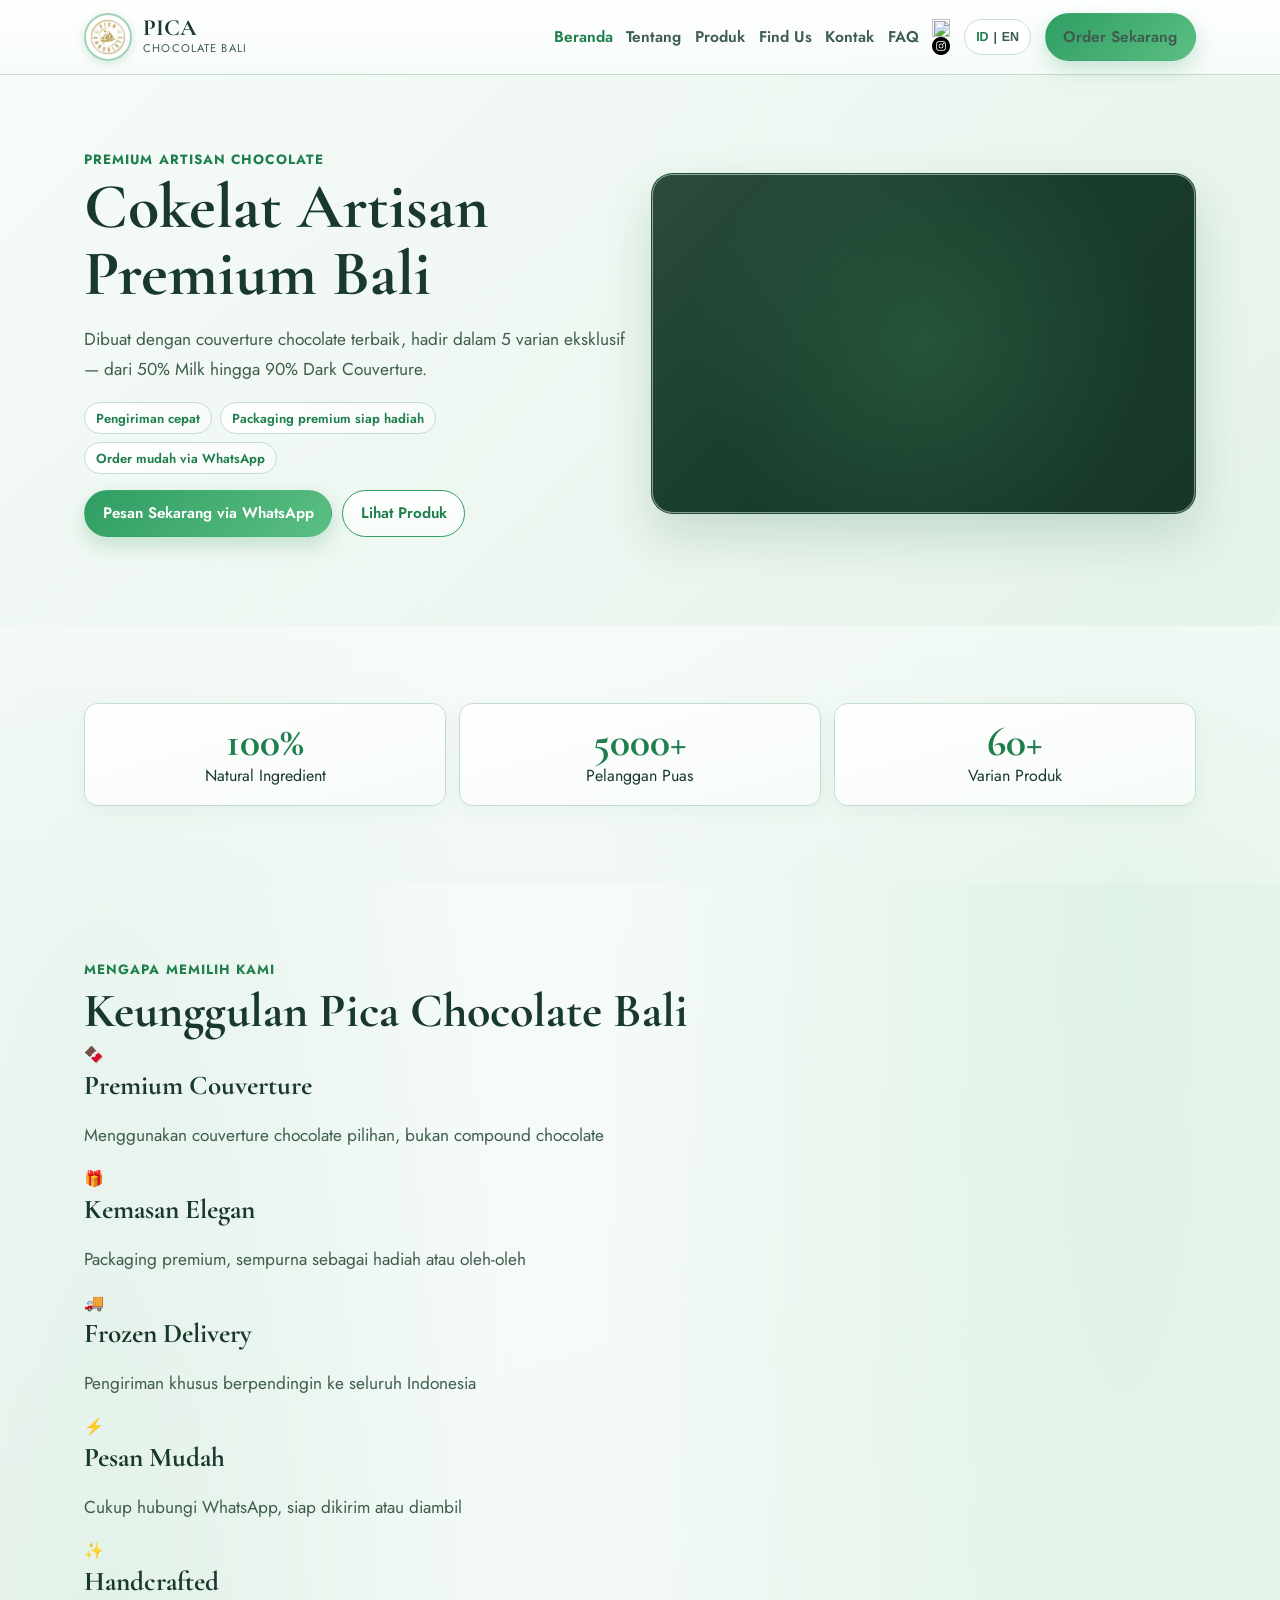
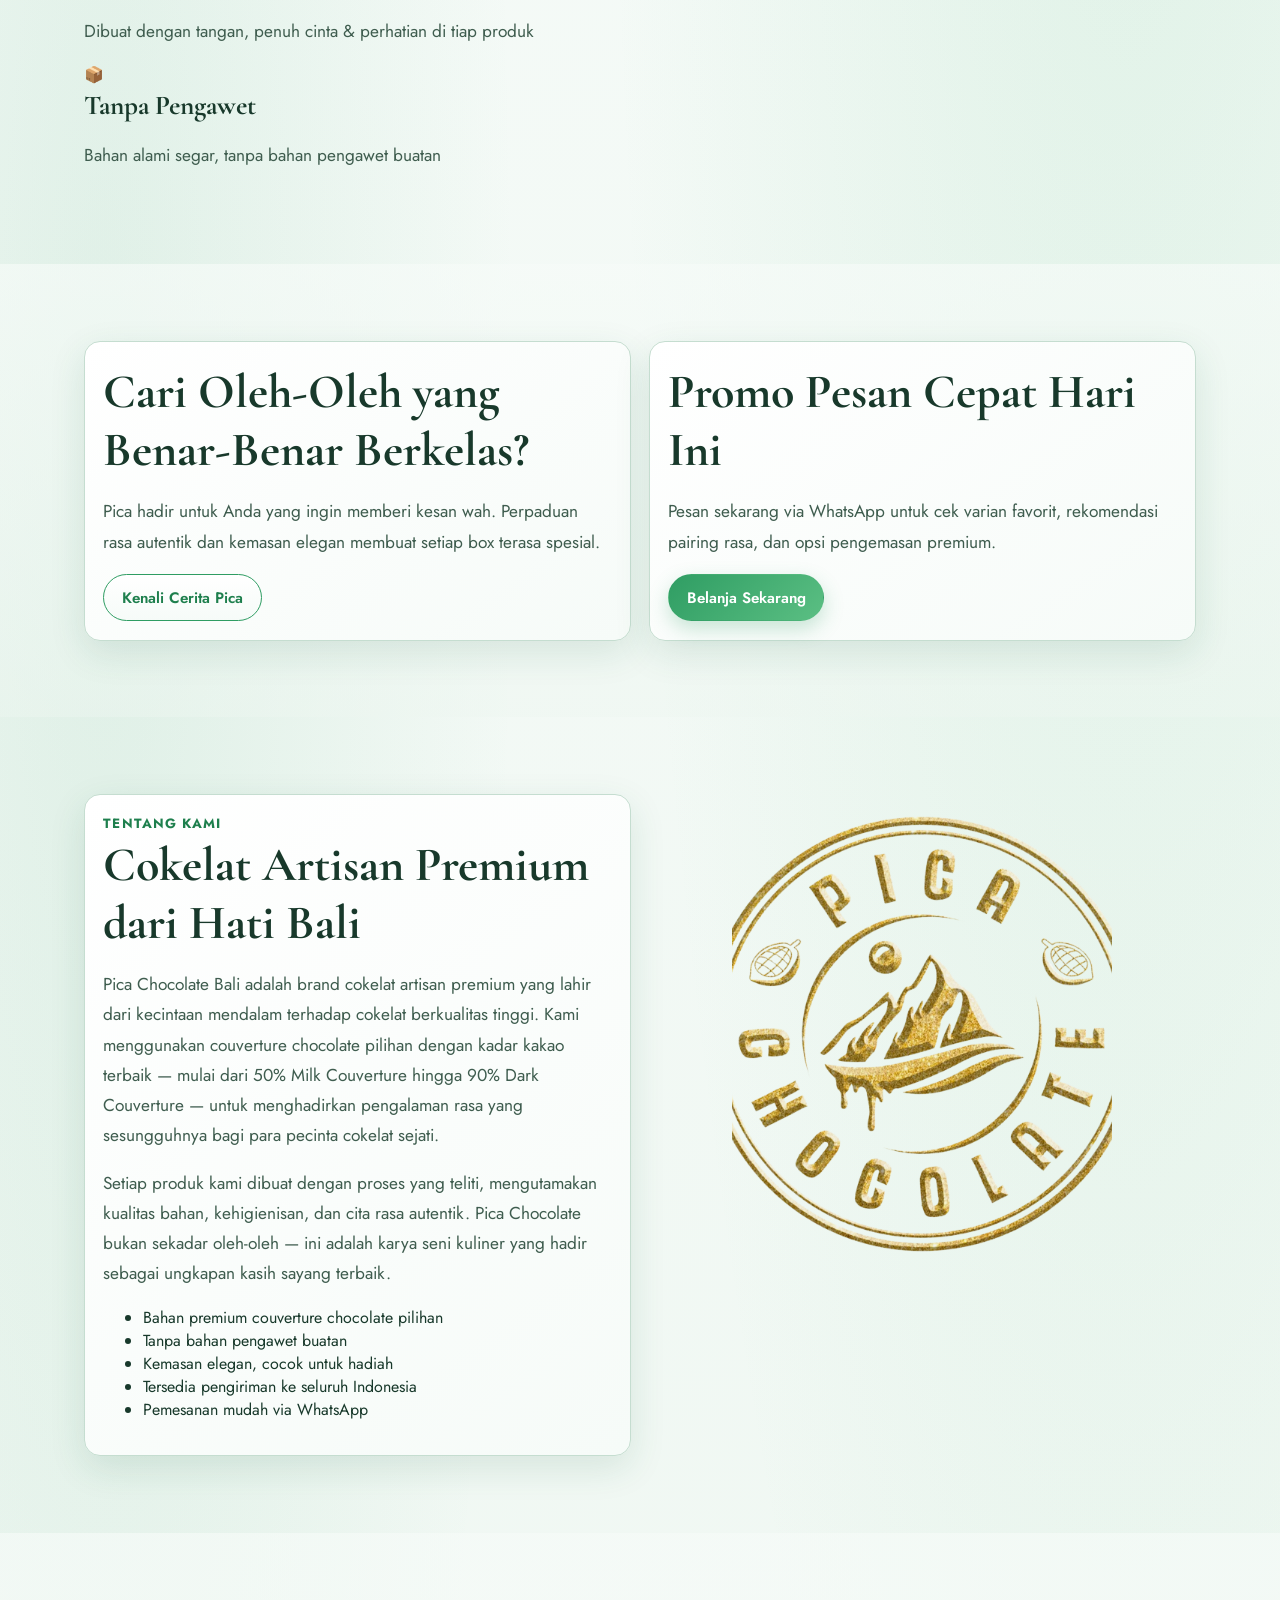
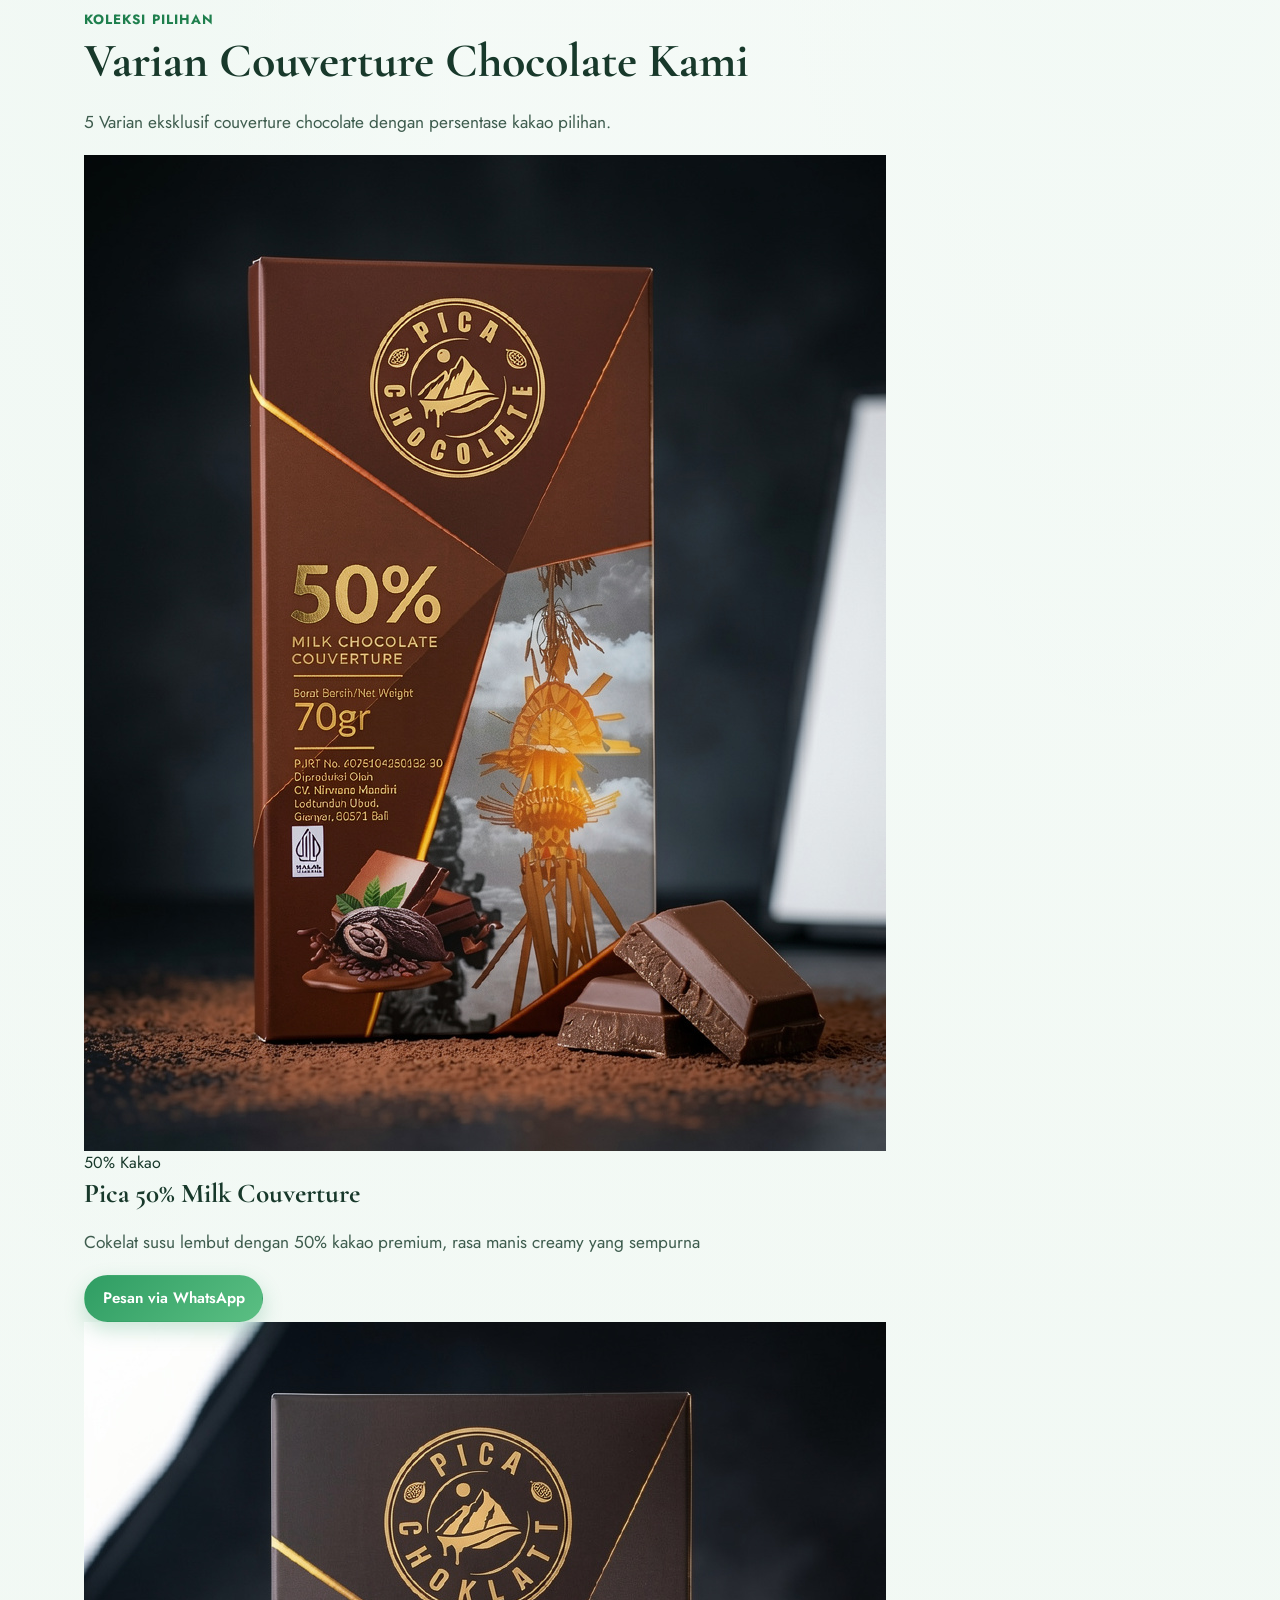
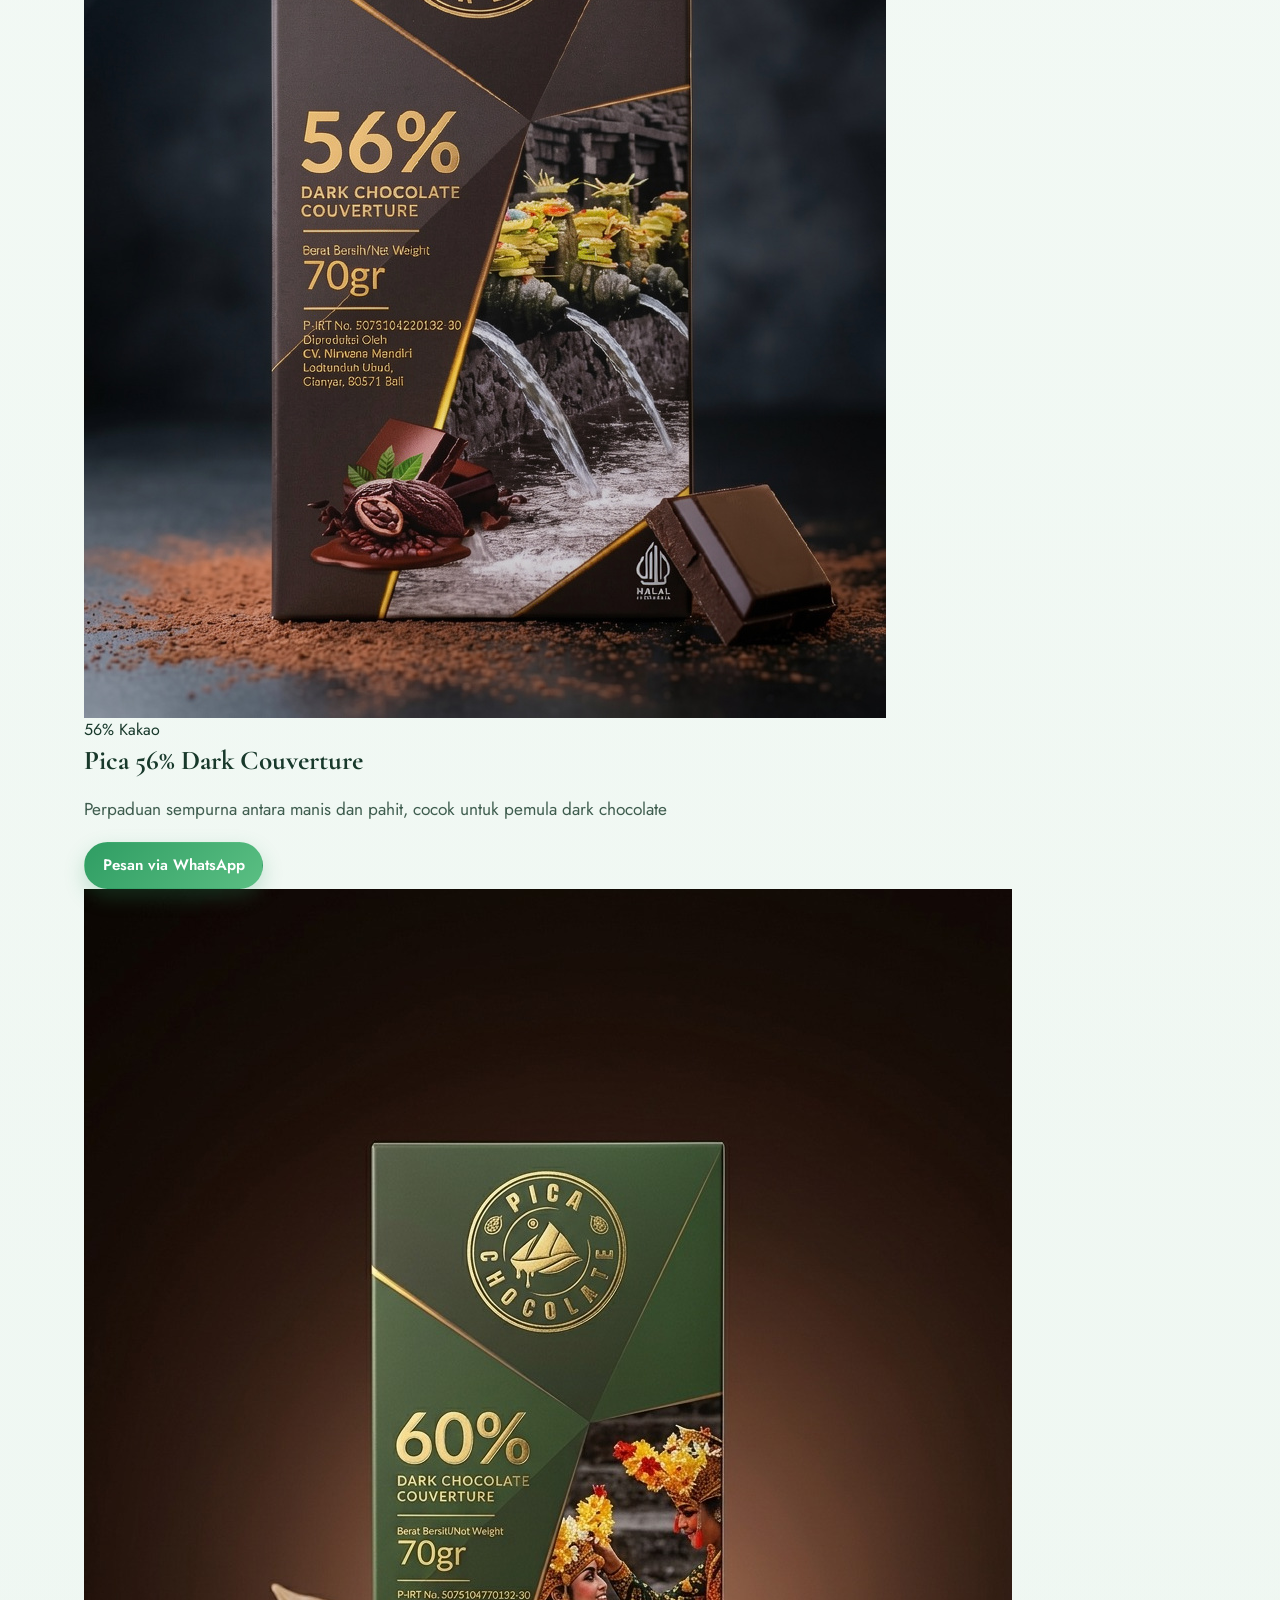
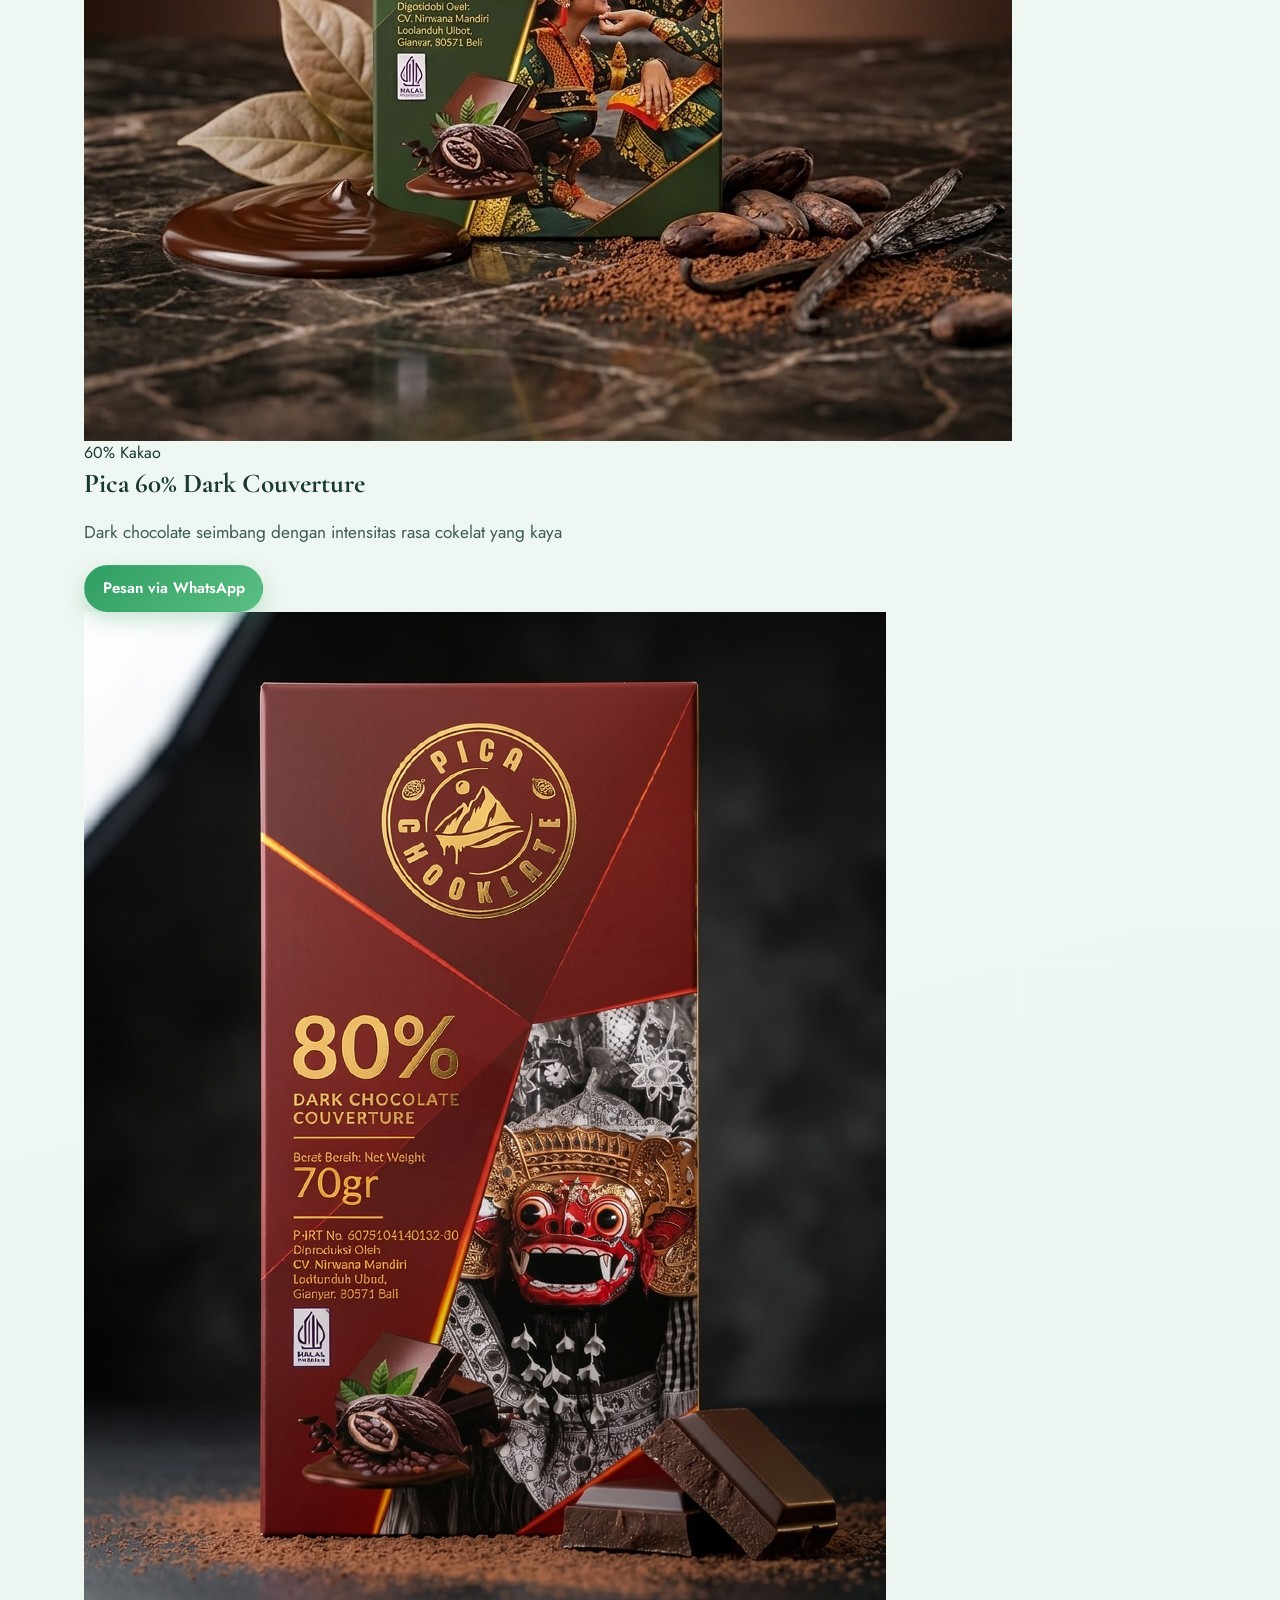
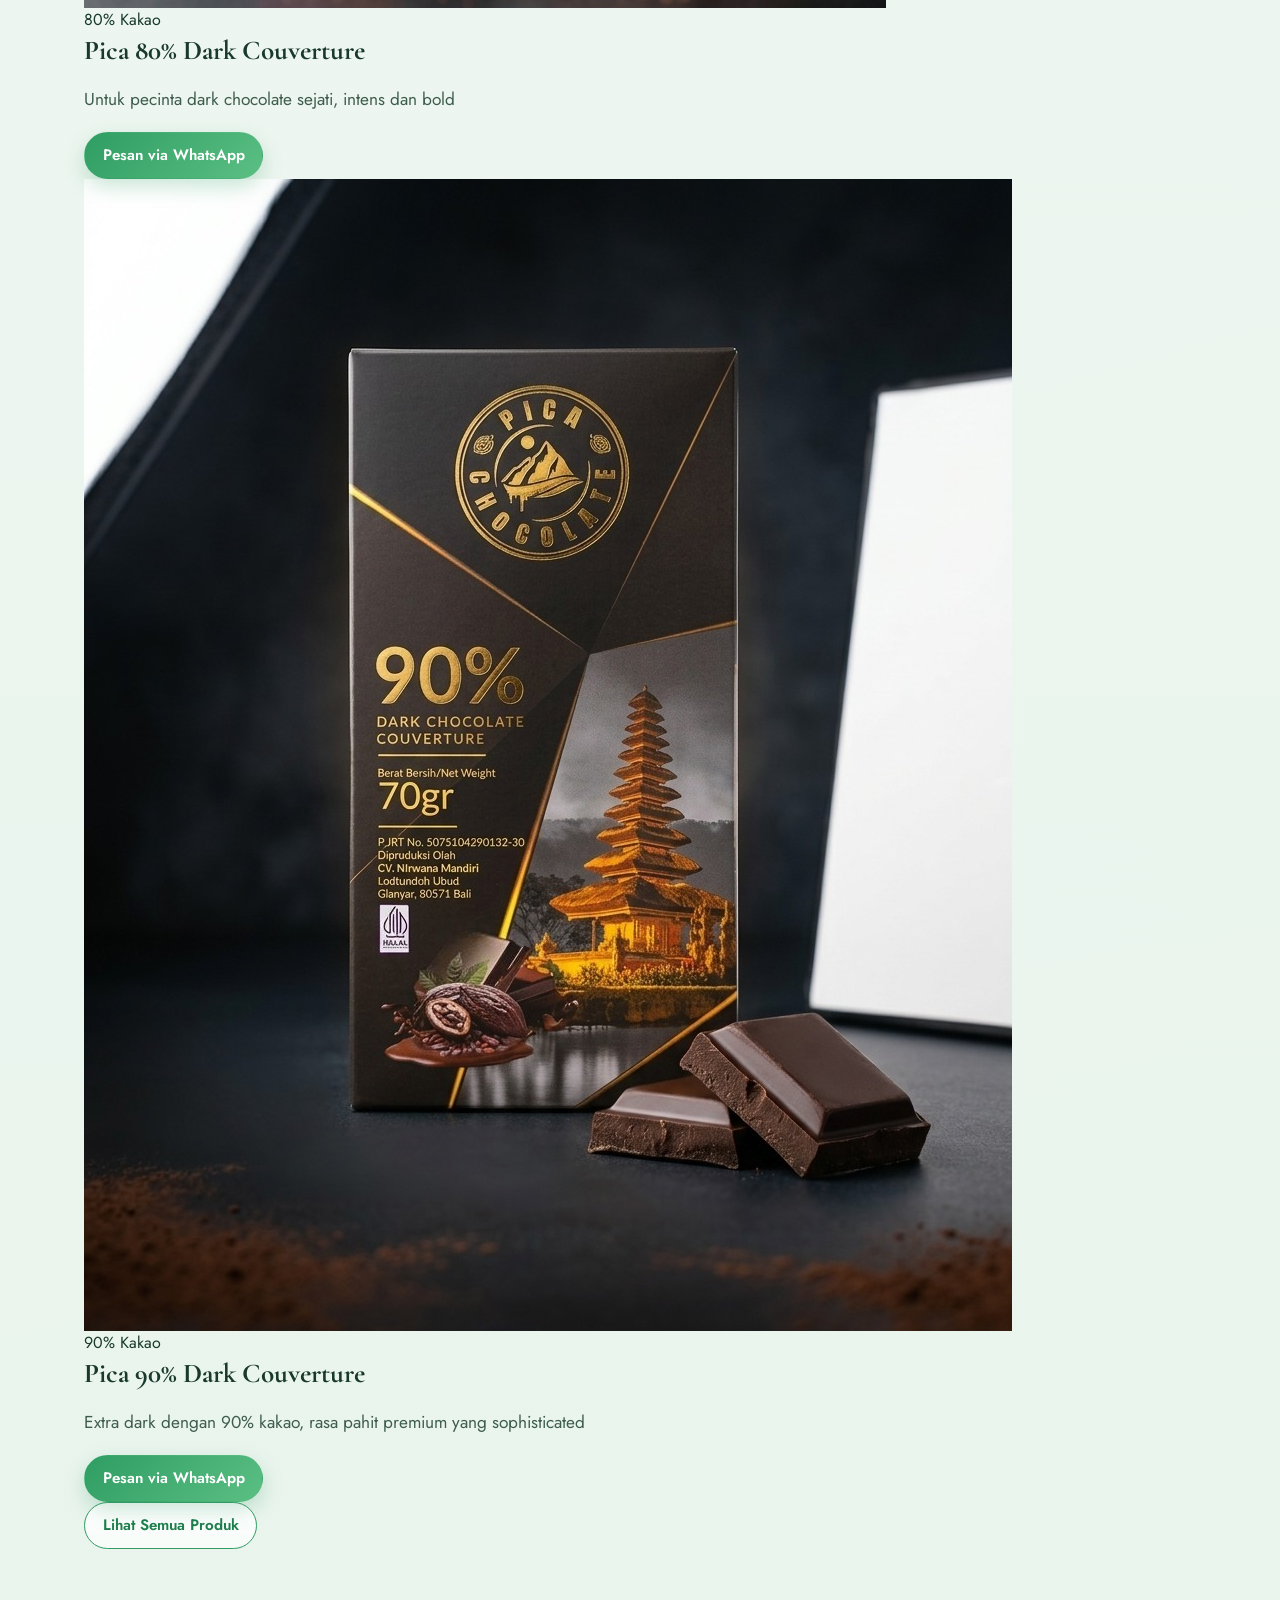
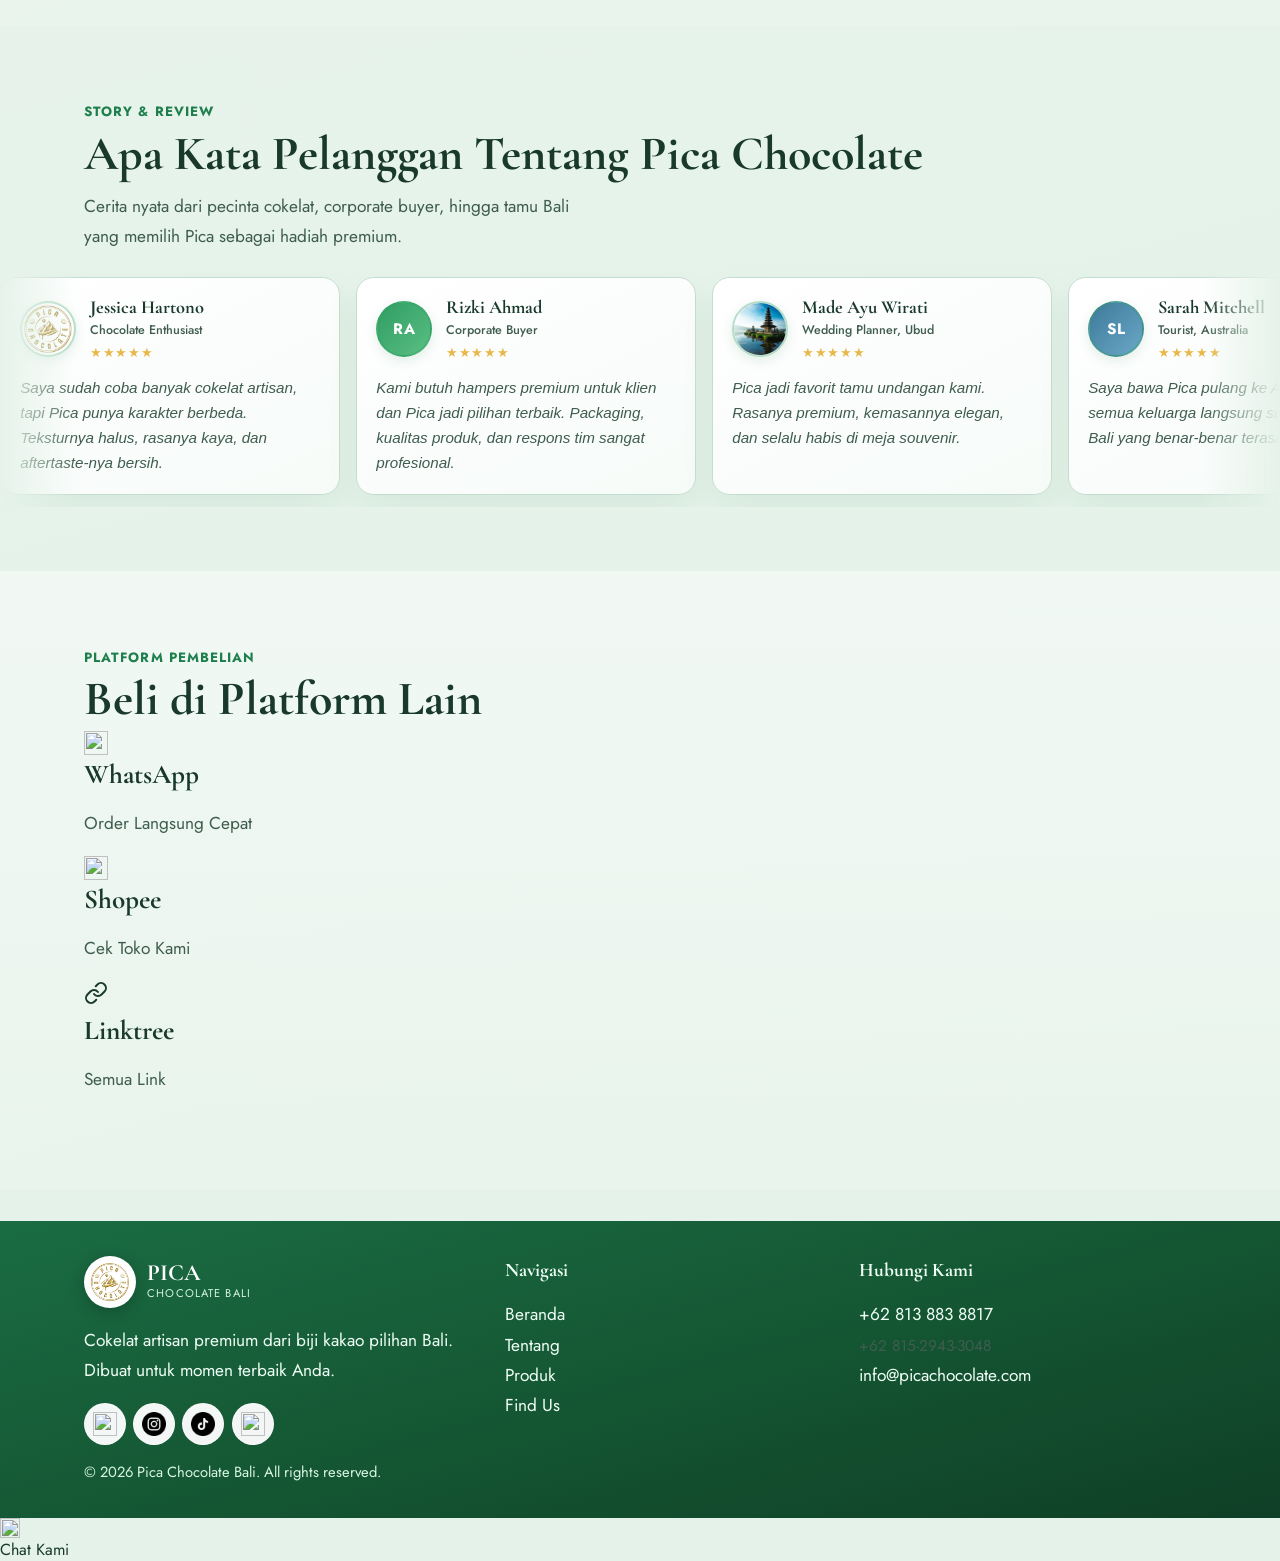
==== commit 61ebd983: "fix: navbar Find Us tidak berubah saat toggle bahasa ID/EN" ====
--- a/index.html
+++ b/index.html
@@ -6,7 +6,14 @@
   <meta name="viewport" content="width=device-width, initial-scale=1.0" />
   <title>Pica Chocolate Bali - Beranda</title>
   <meta name="description"
-    content="Cokelat artisan premium Bali dengan rasa mewah, kemasan elegan, dan layanan cepat via WhatsApp." />
+    content="Pica Chocolate Bali — Cokelat artisan premium dengan couverture chocolate pilihan. Tersedia dalam 5 varian dari 50% Milk hingga 90% Dark Couverture. Pesan via WhatsApp untuk pengiriman ke seluruh Indonesia.">
+  <meta name="keywords"
+    content="pica chocolate bali, cokelat artisan bali, oleh oleh cokelat bali, couverture chocolate, dark chocolate bali, cokelat premium bali">
+  <meta property="og:title" content="Pica Chocolate Bali — Cokelat Artisan Premium">
+  <meta property="og:description"
+    content="Cokelat premium handcrafted dari Bali. 5 varian couverture chocolate terbaik.">
+  <meta property="og:image" content="gambar/logo.webp">
+  <meta name="twitter:card" content="summary_large_image">
   <link rel="icon" href="./gambar/logo.webp" />
   <link rel="stylesheet" href="./assets/css/styles.css" />
 </head>
@@ -29,12 +36,12 @@
           <a class="active" href="./index.html" data-id="Beranda" data-en="Home">Beranda</a>
           <a href="./tentang.html" data-id="Tentang" data-en="About">Tentang</a>
           <a href="./produk.html" data-id="Produk" data-en="Products">Produk</a>
-          <a href="./lokasi.html" data-id="Lokasi" data-en="Location">Lokasi</a>
+          <a href="./lokasi.html" data-id="Find Us" data-en="Find Us">Find Us</a>
           <a href="./kontak.html" data-id="Kontak" data-en="Contact">Kontak</a>
           <a href="./faq.html" data-id="FAQ" data-en="FAQ">FAQ</a>
           <button class="lang-toggle" aria-label="Switch language"><span
               class="lang-id lang-active">ID</span><span>|</span><span class="lang-en">EN</span></button>
-          <a class="btn btn-primary" href="https://wa.me/628873418080" target="_blank" rel="noopener"
+          <a class="btn btn-primary" href="https://wa.me/6281529433048" target="_blank" rel="noopener noreferrer"
             data-id="Order Sekarang" data-en="Order Now">Order Sekarang</a>
         </div>
         <button class="hamburger" id="hamburger" aria-label="Buka menu"><span></span><span></span><span></span></button>
@@ -48,7 +55,7 @@
       <a href="./index.html" data-id="Beranda" data-en="Home">Beranda</a>
       <a href="./tentang.html" data-id="Tentang" data-en="About">Tentang</a>
       <a href="./produk.html" data-id="Produk" data-en="Products">Produk</a>
-      <a href="./lokasi.html" data-id="Lokasi" data-en="Location">Lokasi</a>
+      <a href="./lokasi.html" data-id="Find Us" data-en="Find Us">Find Us</a>
       <a href="./kontak.html" data-id="Kontak" data-en="Contact">Kontak</a>
       <a href="./faq.html" data-id="FAQ" data-en="FAQ">FAQ</a>
       <button class="lang-toggle" aria-label="Switch language"><span
@@ -62,13 +69,12 @@
         <div class="animate">
           <div class="eyebrow" data-id="Premium Artisan Chocolate" data-en="Premium Artisan Chocolate">Premium Artisan
             Chocolate</div>
-          <h1 data-id="Nikmati Cokelat Premium Bali yang Bikin Jatuh Cinta Sejak Gigitan Pertama"
-            data-en="Enjoy Bali Premium Chocolate You'll Love From the First Bite">Nikmati Cokelat Premium Bali yang
-            Bikin Jatuh Cinta Sejak Gigitan Pertama</h1>
-          <p data-id="Pica Chocolate adalah cokelat Bali asli, dibuat dari biji kakao pilihan dan diolah dengan teliti agar setiap gigitan terasa mewah namun tetap jujur."
-            data-en="Pica Chocolate is authentic Bali chocolate, made from selected cacao beans and crafted carefully so every bite feels luxurious yet honest.">
-            Pica Chocolate adalah cokelat Bali asli, dibuat dari biji kakao pilihan dan diolah dengan teliti agar setiap
-            gigitan terasa mewah namun tetap jujur.</p>
+          <h1 data-id="Cokelat Artisan Premium Bali" data-en="Premium Artisan Bali Chocolate">Cokelat Artisan Premium
+            Bali</h1>
+          <p data-id="Dibuat dengan couverture chocolate terbaik, hadir dalam 5 varian eksklusif — dari 50% Milk hingga 90% Dark Couverture."
+            data-en="Crafted with the finest couverture chocolate, available in 5 exclusive variants — from 50% Milk to 90% Dark Couverture.">
+            Dibuat dengan couverture chocolate terbaik, hadir dalam 5 varian eksklusif — dari 50% Milk hingga 90% Dark
+            Couverture.</p>
           <div class="promo-points">
             <span data-id="Pengiriman cepat" data-en="Fast delivery">Pengiriman cepat</span>
             <span data-id="Packaging premium siap hadiah" data-en="Premium gift-ready packaging">Packaging premium siap
@@ -76,10 +82,9 @@
             <span data-id="Order mudah via WhatsApp" data-en="Easy WhatsApp ordering">Order mudah via WhatsApp</span>
           </div>
           <div class="hero-actions">
-            <a class="btn btn-primary" href="./produk.html" data-id="Lihat Koleksi" data-en="View Collection">Lihat
-              Koleksi</a>
-            <a class="btn btn-ghost" href="https://wa.me/628873418080" target="_blank" rel="noopener"
-              data-id="Konsultasi Rasa" data-en="Ask for Recommendation">Konsultasi Rasa</a>
+            <a class="btn btn-primary" href="https://wa.me/6281529433048" target="_blank" rel="noopener noreferrer"
+              data-id="Pesan Sekarang via WhatsApp" data-en="Order Now via WhatsApp">Pesan Sekarang via WhatsApp</a>
+            <a class="btn btn-ghost" href="#produk" data-id="Lihat Produk" data-en="View Products">Lihat Produk</a>
           </div>
         </div>
         <div class="hero-visual animate">
@@ -105,6 +110,61 @@
         <div class="stat animate">
           <div class="stat-num">60+</div>
           <div data-id="Varian Produk" data-en="Product Variants">Varian Produk</div>
+        </div>
+      </div>
+    </section>
+
+    <!-- ===== Keunggulan Section ===== -->
+    <section class="section keunggulan-section">
+      <div class="container">
+        <div class="keunggulan-header animate">
+          <div class="eyebrow" data-id="Mengapa Memilih Kami" data-en="Why Choose Us">Mengapa Memilih Kami</div>
+          <h2 data-id="Keunggulan Pica Chocolate Bali" data-en="Pica Chocolate Bali Advantages">Keunggulan Pica
+            Chocolate Bali</h2>
+        </div>
+        <div class="keunggulan-grid">
+          <div class="keunggulan-card animate">
+            <span class="keunggulan-icon">🍫</span>
+            <h3 data-id="Premium Couverture" data-en="Premium Couverture">Premium Couverture</h3>
+            <p data-id="Menggunakan couverture chocolate pilihan, bukan compound chocolate"
+              data-en="Uses premium couverture chocolate, not compound chocolate">Menggunakan couverture chocolate
+              pilihan, bukan compound chocolate</p>
+          </div>
+          <div class="keunggulan-card animate">
+            <span class="keunggulan-icon">🎁</span>
+            <h3 data-id="Kemasan Elegan" data-en="Elegant Packaging">Kemasan Elegan</h3>
+            <p data-id="Packaging premium, sempurna sebagai hadiah atau oleh-oleh"
+              data-en="Premium packaging, perfect for gifts or souvenirs">Packaging premium, sempurna sebagai hadiah
+              atau oleh-oleh</p>
+          </div>
+          <div class="keunggulan-card animate">
+            <span class="keunggulan-icon">🚚</span>
+            <h3 data-id="Frozen Delivery" data-en="Frozen Delivery">Frozen Delivery</h3>
+            <p data-id="Pengiriman khusus berpendingin ke seluruh Indonesia"
+              data-en="Special chilled shipping across Indonesia">Pengiriman khusus berpendingin ke seluruh Indonesia
+            </p>
+          </div>
+          <div class="keunggulan-card animate">
+            <span class="keunggulan-icon">⚡</span>
+            <h3 data-id="Pesan Mudah" data-en="Easy Ordering">Pesan Mudah</h3>
+            <p data-id="Cukup hubungi WhatsApp, siap dikirim atau diambil"
+              data-en="Just message on WhatsApp, ready to ship or pick up">Cukup hubungi WhatsApp, siap dikirim atau
+              diambil</p>
+          </div>
+          <div class="keunggulan-card animate">
+            <span class="keunggulan-icon">✨</span>
+            <h3 data-id="Handcrafted" data-en="Handcrafted">Handcrafted</h3>
+            <p data-id="Dibuat dengan tangan, penuh cinta & perhatian di tiap produk"
+              data-en="Handcrafted with love & care in every product">Dibuat dengan tangan, penuh cinta & perhatian di
+              tiap produk</p>
+          </div>
+          <div class="keunggulan-card animate">
+            <span class="keunggulan-icon">📦</span>
+            <h3 data-id="Tanpa Pengawet" data-en="No Preservatives">Tanpa Pengawet</h3>
+            <p data-id="Bahan alami segar, tanpa bahan pengawet buatan"
+              data-en="Fresh natural ingredients, no artificial preservatives">Bahan alami segar, tanpa bahan pengawet
+              buatan</p>
+          </div>
         </div>
       </div>
     </section>
@@ -135,23 +195,137 @@
     <section class="section">
       <div class="container grid-2">
         <article class="card pad animate">
-          <div class="eyebrow" data-id="Our Story" data-en="Our Story">Our Story</div>
-          <h2 data-id="Lahir di Lodtunduh, Ubud — 2025"
-            data-en="Born in Lodtunduh, Ubud — 2025">Lahir di Lodtunduh, Ubud — 2025</h2>
-          <p data-id="Pica terbentuk di tahun 2025, di sebuah desa kecil di Ubud bernama Lodtunduh. Dari dapur kecil itulah kami memulai mimpi: menghadirkan cokelat Bali yang benar-benar asli, jujur, dan berkualitas tinggi."
-            data-en="Pica was founded in 2025 in a small Ubud village called Lodtunduh. From a humble kitchen, we began our dream: to deliver authentic, honest, high-quality Bali chocolate.">
-            Pica terbentuk di tahun 2025, di sebuah desa kecil di Ubud bernama Lodtunduh. Dari dapur kecil itulah kami
-            memulai mimpi: menghadirkan cokelat Bali yang benar-benar asli, jujur, dan berkualitas tinggi.</p>
-          <p data-id="Kami tidak mengejar gimmick. Setiap batang Pica dibuat dari kakao terpilih, diproses dengan teliti, dan dikemas dengan sentuhan premium—agar Anda merasa aman memberikannya sebagai hadiah atau menikmatinya sendiri di momen spesial."
-            data-en="We don't chase gimmicks. Every Pica bar uses selected cacao, careful processing, and premium packaging—so you feel confident gifting it or enjoying it on special moments.">
-            Kami tidak mengejar gimmick. Setiap batang Pica dibuat dari kakao terpilih, diproses dengan teliti, dan
-            dikemas dengan sentuhan premium—agar Anda merasa aman memberikannya sebagai hadiah atau menikmatinya sendiri
-            di momen spesial.</p>
-          <a class="btn btn-ghost" href="./tentang.html" data-id="Baca Cerita Lengkap"
-            data-en="Read Full Story">Baca Cerita Lengkap</a>
+          <div class="eyebrow" data-id="Tentang Kami" data-en="About Us">Tentang Kami</div>
+          <h2 data-id="Cokelat Artisan Premium dari Hati Bali"
+            data-en="Premium Artisan Chocolate from the Heart of Bali">Cokelat Artisan Premium dari Hati Bali</h2>
+          <p data-id="Pica Chocolate Bali adalah brand cokelat artisan premium yang lahir dari kecintaan mendalam terhadap cokelat berkualitas tinggi. Kami menggunakan couverture chocolate pilihan dengan kadar kakao terbaik — mulai dari 50% Milk Couverture hingga 90% Dark Couverture — untuk menghadirkan pengalaman rasa yang sesungguhnya bagi para pecinta cokelat sejati."
+            data-en="Pica Chocolate Bali is a premium artisan chocolate brand born from a deep love for high-quality chocolate. We use selected couverture chocolate with the best cocoa content — ranging from 50% Milk Couverture to 90% Dark Couverture — to present a true taste experience for real chocolate lovers.">
+            Pica Chocolate Bali adalah brand cokelat artisan premium yang lahir dari kecintaan mendalam terhadap cokelat
+            berkualitas tinggi. Kami menggunakan couverture chocolate pilihan dengan kadar kakao terbaik — mulai dari
+            50% Milk Couverture hingga 90% Dark Couverture — untuk menghadirkan pengalaman rasa yang sesungguhnya bagi
+            para pecinta cokelat sejati.</p>
+          <p data-id="Setiap produk kami dibuat dengan proses yang teliti, mengutamakan kualitas bahan, kehigienisan, dan cita rasa autentik. Pica Chocolate bukan sekadar oleh-oleh — ini adalah karya seni kuliner yang hadir sebagai ungkapan kasih sayang terbaik."
+            data-en="Each of our products is crafted with a meticulous process, prioritizing ingredient quality, hygiene, and authentic taste. Pica Chocolate is not just a souvenir — it is a culinary work of art that serves as the best expression of love.">
+            Setiap produk kami dibuat dengan proses yang teliti, mengutamakan kualitas bahan, kehigienisan, dan cita
+            rasa autentik. Pica Chocolate bukan sekadar oleh-oleh — ini adalah karya seni kuliner yang hadir sebagai
+            ungkapan kasih sayang terbaik.</p>
+          <ul class="about-checklist">
+            <li data-id="Bahan premium couverture chocolate pilihan"
+              data-en="Selected premium couverture chocolate ingredients">Bahan premium couverture chocolate pilihan
+            </li>
+            <li data-id="Tanpa bahan pengawet buatan" data-en="No artificial preservatives">Tanpa bahan pengawet buatan
+            </li>
+            <li data-id="Kemasan elegan, cocok untuk hadiah" data-en="Elegant packaging, perfect for gifting">Kemasan
+              elegan, cocok untuk hadiah</li>
+            <li data-id="Tersedia pengiriman ke seluruh Indonesia" data-en="Shipping available across Indonesia">
+              Tersedia pengiriman ke seluruh Indonesia</li>
+            <li data-id="Pemesanan mudah via WhatsApp" data-en="Easy ordering via WhatsApp">Pemesanan mudah via WhatsApp
+            </li>
+          </ul>
         </article>
-        <figure class="about-img animate"><img src="./gambar/owner.jpeg" width="360" height="480"
-            alt="Tim Pica Chocolate Bali di Lodtunduh" loading="lazy" /></figure>
+        <figure class="about-img animate about-img--logo">
+          <img src="./gambar/logo.webp" width="360" height="480" alt="Pica Chocolate Bali Logo" loading="lazy" />
+        </figure>
+      </div>
+    </section>
+
+    <!-- ===== Featured Products Section ===== -->
+    <section class="section featured-section" id="produk">
+      <div class="container">
+        <div class="featured-header animate">
+          <div class="eyebrow" data-id="Koleksi Pilihan" data-en="Featured Collection">Koleksi Pilihan</div>
+          <h2 data-id="Varian Couverture Chocolate Kami" data-en="Our Couverture Chocolate Variants">Varian Couverture
+            Chocolate Kami</h2>
+          <p data-id="5 Varian eksklusif couverture chocolate dengan persentase kakao pilihan."
+            data-en="5 Exclusive couverture chocolate variants with premium cacao percentages.">5 Varian eksklusif
+            couverture chocolate dengan persentase kakao pilihan.</p>
+        </div>
+        <div class="featured-grid">
+          <div class="featured-card animate">
+            <div class="featured-card-img">
+              <img src="./gambar/products/Pica_50_Milk_Couverture.png" alt="Pica 50% Milk Couverture" loading="lazy" />
+              <span class="featured-card-badge">50% Kakao</span>
+            </div>
+            <div class="featured-card-body">
+              <h3 data-id="Pica 50% Milk Couverture" data-en="Pica 50% Milk Couverture">Pica 50% Milk Couverture</h3>
+              <p data-id="Cokelat susu lembut dengan 50% kakao premium, rasa manis creamy yang sempurna"
+                data-en="Smooth milk chocolate with 50% premium cocoa, perfect sweet creamy taste">Cokelat susu lembut
+                dengan 50% kakao premium, rasa manis creamy yang sempurna</p>
+              <a class="btn btn-primary"
+                href="https://wa.me/6281529433048?text=Halo%20Pica%20Chocolate%2C%20saya%20tertarik%20untuk%20memesan%20Pica%2050%25%20Milk%20Couverture"
+                target="_blank" rel="noopener noreferrer" data-id="Pesan via WhatsApp"
+                data-en="Order via WhatsApp">Pesan via WhatsApp</a>
+            </div>
+          </div>
+          <div class="featured-card animate">
+            <div class="featured-card-img">
+              <img src="./gambar/products/Pica_56_Dark_Couverture.png" alt="Pica 56% Dark Couverture" loading="lazy" />
+              <span class="featured-card-badge">56% Kakao</span>
+            </div>
+            <div class="featured-card-body">
+              <h3 data-id="Pica 56% Dark Couverture" data-en="Pica 56% Dark Couverture">Pica 56% Dark Couverture</h3>
+              <p data-id="Perpaduan sempurna antara manis dan pahit, cocok untuk pemula dark chocolate"
+                data-en="A perfect blend of sweet and bitter, suitable for dark chocolate beginners">Perpaduan sempurna
+                antara manis dan pahit, cocok untuk pemula dark chocolate</p>
+              <a class="btn btn-primary"
+                href="https://wa.me/6281529433048?text=Halo%20Pica%20Chocolate%2C%20saya%20tertarik%20untuk%20memesan%20Pica%2056%25%20Dark%20Couverture"
+                target="_blank" rel="noopener noreferrer" data-id="Pesan via WhatsApp"
+                data-en="Order via WhatsApp">Pesan via WhatsApp</a>
+            </div>
+          </div>
+          <div class="featured-card animate">
+            <div class="featured-card-img">
+              <img src="./gambar/products/Pica_60_Dark_Couverture.jpeg" alt="Pica 60% Dark Couverture" loading="lazy" />
+              <span class="featured-card-badge">60% Kakao</span>
+            </div>
+            <div class="featured-card-body">
+              <h3 data-id="Pica 60% Dark Couverture" data-en="Pica 60% Dark Couverture">Pica 60% Dark Couverture</h3>
+              <p data-id="Dark chocolate seimbang dengan intensitas rasa cokelat yang kaya"
+                data-en="Balanced dark chocolate with a rich cocoa flavor intensity">Dark chocolate seimbang dengan
+                intensitas rasa cokelat yang kaya</p>
+              <a class="btn btn-primary"
+                href="https://wa.me/6281529433048?text=Halo%20Pica%20Chocolate%2C%20saya%20tertarik%20untuk%20memesan%20Pica%2060%25%20Dark%20Couverture"
+                target="_blank" rel="noopener noreferrer" data-id="Pesan via WhatsApp"
+                data-en="Order via WhatsApp">Pesan via WhatsApp</a>
+            </div>
+          </div>
+          <div class="featured-card animate">
+            <div class="featured-card-img">
+              <img src="./gambar/products/Pica_80_Dark_Couverture.png" alt="Pica 80% Dark Couverture" loading="lazy" />
+              <span class="featured-card-badge">80% Kakao</span>
+            </div>
+            <div class="featured-card-body">
+              <h3 data-id="Pica 80% Dark Couverture" data-en="Pica 80% Dark Couverture">Pica 80% Dark Couverture</h3>
+              <p data-id="Untuk pecinta dark chocolate sejati, intens dan bold"
+                data-en="For true dark chocolate lovers, intense and bold">Untuk pecinta dark chocolate sejati, intens
+                dan bold</p>
+              <a class="btn btn-primary"
+                href="https://wa.me/6281529433048?text=Halo%20Pica%20Chocolate%2C%20saya%20tertarik%20untuk%20memesan%20Pica%2080%25%20Dark%20Couverture"
+                target="_blank" rel="noopener noreferrer" data-id="Pesan via WhatsApp"
+                data-en="Order via WhatsApp">Pesan via WhatsApp</a>
+            </div>
+          </div>
+          <div class="featured-card animate">
+            <div class="featured-card-img">
+              <img src="./gambar/products/Pica_90_Dark_Couverture.jpeg" alt="Pica 90% Dark Couverture" loading="lazy" />
+              <span class="featured-card-badge">90% Kakao</span>
+            </div>
+            <div class="featured-card-body">
+              <h3 data-id="Pica 90% Dark Couverture" data-en="Pica 90% Dark Couverture">Pica 90% Dark Couverture</h3>
+              <p data-id="Extra dark dengan 90% kakao, rasa pahit premium yang sophisticated"
+                data-en="Extra dark with 90% cocoa, sophisticated premium bitter taste">Extra dark dengan 90% kakao,
+                rasa pahit premium yang sophisticated</p>
+              <a class="btn btn-primary"
+                href="https://wa.me/6281529433048?text=Halo%20Pica%20Chocolate%2C%20saya%20tertarik%20untuk%20memesan%20Pica%2090%25%20Dark%20Couverture"
+                target="_blank" rel="noopener noreferrer" data-id="Pesan via WhatsApp"
+                data-en="Order via WhatsApp">Pesan via WhatsApp</a>
+            </div>
+          </div>
+        </div>
+        <div class="featured-footer animate">
+          <a class="btn btn-ghost" href="./produk.html" data-id="Lihat Semua Produk" data-en="View All Products">Lihat
+            Semua Produk</a>
+        </div>
       </div>
     </section>
 
@@ -171,15 +345,19 @@
           <div class="reviews-track" id="reviewsTrack">
             <article class="review-card">
               <div class="review-top">
-                <img class="review-avatar" src="./gambar/owner.jpeg" alt="Jessica" width="56" height="56" loading="lazy" />
+                <img class="review-avatar" src="./gambar/logo.webp" alt="Jessica" width="56" height="56" loading="lazy"
+                  style="object-fit: contain; background: #fff;" />
                 <div>
                   <h3>Jessica Hartono</h3>
-                  <span class="review-role" data-id="Chocolate Enthusiast" data-en="Chocolate Enthusiast">Chocolate Enthusiast</span>
+                  <span class="review-role" data-id="Chocolate Enthusiast" data-en="Chocolate Enthusiast">Chocolate
+                    Enthusiast</span>
                   <div class="review-stars" aria-label="5 bintang">★★★★★</div>
                 </div>
               </div>
               <p data-id="Saya sudah coba banyak cokelat artisan, tapi Pica punya karakter berbeda. Teksturnya halus, rasanya kaya, dan aftertaste-nya bersih."
-                data-en="I've tried many artisan chocolates, but Pica feels different—smooth, rich, and clean finish.">"Saya sudah coba banyak cokelat artisan, tapi Pica punya karakter berbeda. Teksturnya halus, rasanya kaya, dan aftertaste-nya bersih."</p>
+                data-en="I've tried many artisan chocolates, but Pica feels different—smooth, rich, and clean finish.">
+                "Saya sudah coba banyak cokelat artisan, tapi Pica punya karakter berbeda. Teksturnya halus, rasanya
+                kaya, dan aftertaste-nya bersih."</p>
             </article>
             <article class="review-card">
               <div class="review-top">
@@ -191,45 +369,145 @@
                 </div>
               </div>
               <p data-id="Kami butuh hampers premium untuk klien dan Pica jadi pilihan terbaik. Packaging, kualitas produk, dan respons tim sangat profesional."
-                data-en="We needed premium client hampers—Pica was the best choice for packaging, quality, and service.">"Kami butuh hampers premium untuk klien dan Pica jadi pilihan terbaik. Packaging, kualitas produk, dan respons tim sangat profesional."</p>
-            </article>
-            <article class="review-card">
-              <div class="review-top">
-                <img class="review-avatar" src="./gambar/bali.jpg" alt="Made Ayu" width="56" height="56" loading="lazy" />
+                data-en="We needed premium client hampers—Pica was the best choice for packaging, quality, and service.">
+                "Kami butuh hampers premium untuk klien dan Pica jadi pilihan terbaik. Packaging, kualitas produk, dan
+                respons tim sangat profesional."</p>
+            </article>
+            <article class="review-card">
+              <div class="review-top">
+                <img class="review-avatar" src="./gambar/bali.jpg" alt="Made Ayu" width="56" height="56"
+                  loading="lazy" />
                 <div>
                   <h3>Made Ayu Wirati</h3>
-                  <span class="review-role" data-id="Wedding Planner, Ubud" data-en="Wedding Planner, Ubud">Wedding Planner, Ubud</span>
+                  <span class="review-role" data-id="Wedding Planner, Ubud" data-en="Wedding Planner, Ubud">Wedding
+                    Planner, Ubud</span>
                   <div class="review-stars" aria-label="5 bintang">★★★★★</div>
                 </div>
               </div>
               <p data-id="Pica jadi favorit tamu undangan kami. Rasanya premium, kemasannya elegan, dan selalu habis di meja souvenir."
-                data-en="Pica is our guests' favorite—premium taste, elegant packaging, always gone from the souvenir table.">"Pica jadi favorit tamu undangan kami. Rasanya premium, kemasannya elegan, dan selalu habis di meja souvenir."</p>
+                data-en="Pica is our guests' favorite—premium taste, elegant packaging, always gone from the souvenir table.">
+                "Pica jadi favorit tamu undangan kami. Rasanya premium, kemasannya elegan, dan selalu habis di meja
+                souvenir."</p>
             </article>
             <article class="review-card">
               <div class="review-top">
                 <span class="review-avatar review-avatar--initial review-avatar--s" aria-hidden="true">SL</span>
                 <div>
                   <h3>Sarah Mitchell</h3>
-                  <span class="review-role" data-id="Tourist, Australia" data-en="Tourist, Australia">Tourist, Australia</span>
+                  <span class="review-role" data-id="Tourist, Australia" data-en="Tourist, Australia">Tourist,
+                    Australia</span>
                   <div class="review-stars" aria-label="5 bintang">★★★★★</div>
                 </div>
               </div>
               <p data-id="Saya bawa Pica pulang ke Australia dan semua keluarga langsung suka. Ini cokelat Bali yang benar-benar terasa asli."
-                data-en="I brought Pica home to Australia and my whole family loved it—truly authentic Bali chocolate.">"Saya bawa Pica pulang ke Australia dan semua keluarga langsung suka. Ini cokelat Bali yang benar-benar terasa asli."</p>
+                data-en="I brought Pica home to Australia and my whole family loved it—truly authentic Bali chocolate.">
+                "Saya bawa Pica pulang ke Australia dan semua keluarga langsung suka. Ini cokelat Bali yang benar-benar
+                terasa asli."</p>
             </article>
             <article class="review-card">
               <div class="review-top">
                 <span class="review-avatar review-avatar--initial review-avatar--d" aria-hidden="true">DP</span>
                 <div>
                   <h3>I Wayan Rebawa</h3>
-                  <span class="review-role" data-id="Partner Hotel, Gianyar" data-en="Hotel Partner, Gianyar">Partner Hotel, Gianyar</span>
+                  <span class="review-role" data-id="Partner Hotel, Gianyar" data-en="Hotel Partner, Gianyar">Partner
+                    Hotel, Gianyar</span>
                   <div class="review-stars" aria-label="5 bintang">★★★★★</div>
                 </div>
               </div>
               <p data-id="Kami rekomendasikan Pica ke tamu internasional. Konsisten, higienis, dan merepresentasikan cita rasa Bali dengan sangat baik."
-                data-en="We recommend Pica to international guests—consistent, hygienic, and beautifully represents Bali.">"Kami rekomendasikan Pica ke tamu internasional. Konsisten, higienis, dan merepresentasikan cita rasa Bali dengan sangat baik."</p>
-            </article>
-          </div>
+                data-en="We recommend Pica to international guests—consistent, hygienic, and beautifully represents Bali.">
+                "Kami rekomendasikan Pica ke tamu internasional. Konsisten, higienis, dan merepresentasikan cita rasa
+                Bali dengan sangat baik."</p>
+            </article>
+            <article class="review-card">
+              <div class="review-top">
+                <span class="review-avatar review-avatar--initial" aria-hidden="true">RS</span>
+                <div>
+                  <h3>Rina S.</h3>
+                  <span class="review-role" data-id="Pelanggan, Jakarta" data-en="Customer, Jakarta">Pelanggan,
+                    Jakarta</span>
+                  <div class="review-stars" aria-label="5 bintang">★★★★★</div>
+                </div>
+              </div>
+              <p data-id="Dark couverture Pica beneran beda levelnya! Lumer di mulut, nggak bikin eneg. Udah jadi langganan bawa pulang tiap ke Bali 🍫"
+                data-en="Pica's dark couverture is truly on another level! Melts in the mouth, not too sweet. Already a staple souvenir every time I go to Bali 🍫">
+                "Dark couverture Pica beneran beda levelnya! Lumer di mulut, nggak bikin eneg. Udah jadi langganan bawa
+                pulang tiap ke Bali 🍫"</p>
+            </article>
+            <article class="review-card">
+              <div class="review-top">
+                <span class="review-avatar review-avatar--initial" aria-hidden="true">BW</span>
+                <div>
+                  <h3>Budi W.</h3>
+                  <span class="review-role" data-id="Pelanggan, Surabaya" data-en="Customer, Surabaya">Pelanggan,
+                    Surabaya</span>
+                  <div class="review-stars" aria-label="5 bintang">★★★★★</div>
+                </div>
+              </div>
+              <p data-id="Packaging-nya cantik banget, langsung dijadiin hampers lebaran. Penerima hadiahnya suka sekali! Pasti order lagi."
+                data-en="The packaging is so beautiful, used it directly as Eid hampers. The recipient loved it so much! Definitely will order again.">
+                "Packaging-nya cantik banget, langsung dijadiin hampers lebaran. Penerima hadiahnya suka sekali! Pasti
+                order lagi."</p>
+            </article>
+            <article class="review-card">
+              <div class="review-top">
+                <span class="review-avatar review-avatar--initial" aria-hidden="true">SM</span>
+                <div>
+                  <h3>Sarah M.</h3>
+                  <span class="review-role" data-id="Turis, Singapura" data-en="Tourist, Singapore">Turis,
+                    Singapura</span>
+                  <div class="review-stars" aria-label="5 bintang">★★★★★</div>
+                </div>
+              </div>
+              <p data-id="Best chocolate souvenir from Bali! The 90% dark is incredibly smooth and rich. Brought back 10 boxes for friends and family!"
+                data-en="Best chocolate souvenir from Bali! The 90% dark is incredibly smooth and rich. Brought back 10 boxes for friends and family!">
+                "Best chocolate souvenir from Bali! The 90% dark is incredibly smooth and rich. Brought back 10 boxes
+                for friends and family!"</p>
+            </article>
+          </div>
+        </div>
+      </div>
+    </section>
+    <!-- ===== Platforms Section ===== -->
+    <section class="section platforms-section">
+      <div class="container">
+        <div class="platforms-header animate">
+          <div class="eyebrow" data-id="Platform Pembelian" data-en="Order Platforms">Platform Pembelian</div>
+          <h2 data-id="Beli di Platform Lain" data-en="Buy on Other Platforms">Beli di Platform Lain</h2>
+        </div>
+        <div class="platforms-grid">
+          <a href="https://wa.me/6281529433048" target="_blank" rel="noopener noreferrer" class="platform-card animate">
+            <div class="platform-icon platform-icon--wa">
+              <img src="./gambar/whatsapp.webp" alt="" width="24" height="24" loading="lazy" decoding="async" />
+            </div>
+            <div class="platform-card-text">
+              <h3 data-id="WhatsApp" data-en="WhatsApp">WhatsApp</h3>
+              <p data-id="Order Langsung Cepat" data-en="Direct Fast Ordering">Order Langsung Cepat</p>
+            </div>
+          </a>
+          <a href="https://id.shp.ee/r3SZpPZf" target="_blank" rel="noopener noreferrer" class="platform-card animate">
+            <div class="platform-icon platform-icon--shopee">
+              <img src="./gambar/shopee.png" alt="" width="24" height="24" loading="lazy" decoding="async" />
+            </div>
+            <div class="platform-card-text">
+              <h3 data-id="Shopee" data-en="Shopee">Shopee</h3>
+              <p data-id="Cek Toko Kami" data-en="Check Our Store">Cek Toko Kami</p>
+            </div>
+          </a>
+          <a href="https://linktr.ee/infopicachoclate" target="_blank" rel="noopener noreferrer"
+            class="platform-card animate">
+            <div class="platform-icon platform-icon--linktree">
+              <svg width="24" height="24" viewBox="0 0 24 24" fill="none" stroke="currentColor" stroke-width="2"
+                stroke-linecap="round" stroke-linejoin="round">
+                <path d="M10 13a5 5 0 0 0 7.54.54l3-3a5 5 0 0 0-7.07-7.07l-1.72 1.71"></path>
+                <path d="M14 11a5 5 0 0 0-7.54-.54l-3 3a5 5 0 0 0 7.07 7.07l1.71-1.71"></path>
+              </svg>
+            </div>
+            <div class="platform-card-text">
+              <h3 data-id="Linktree" data-en="Linktree">Linktree</h3>
+              <p data-id="Semua Link" data-en="All Links">Semua Link</p>
+            </div>
+          </a>
         </div>
       </div>
     </section>
@@ -253,13 +531,18 @@
         <h3 data-id="Navigasi" data-en="Navigation">Navigasi</h3>
         <p><a href="./index.html" data-id="Beranda" data-en="Home">Beranda</a><br /><a href="./tentang.html"
             data-id="Tentang" data-en="About">Tentang</a><br /><a href="./produk.html" data-id="Produk"
-            data-en="Products">Produk</a><br /><a href="./lokasi.html" data-id="Lokasi" data-en="Location">Lokasi</a>
+            data-en="Products">Produk</a><br /><a href="./lokasi.html" data-id="Find Us" data-en="Find Us">Find Us</a>
         </p>
       </div>
       <div>
         <h3 data-id="Hubungi Kami" data-en="Contact Us">Hubungi Kami</h3>
-        <p><a href="tel:+628873418080">+62 887 341 8080</a><br /><a
-            href="mailto:picachocolatebali@gmail.com">picachocolatebali@gmail.com</a></p>
+        <p>
+  <a href="https://wa.me/628138838817" target="_blank" rel="noopener noreferrer">+62 813 883 8817</a>
+  <br />
+  <a href="https://wa.me/6281529433048" target="_blank" rel="noopener noreferrer" style="font-size:.9em; color:var(--text-muted);">+62 815-2943-3048</a>
+  <br />
+  <a href="mailto:info@picachocolate.com">info@picachocolate.com</a>
+</p>
       </div>
     </div>
     <div class="container footer-note" data-id="© 2026 Pica Chocolate Bali. All rights reserved."
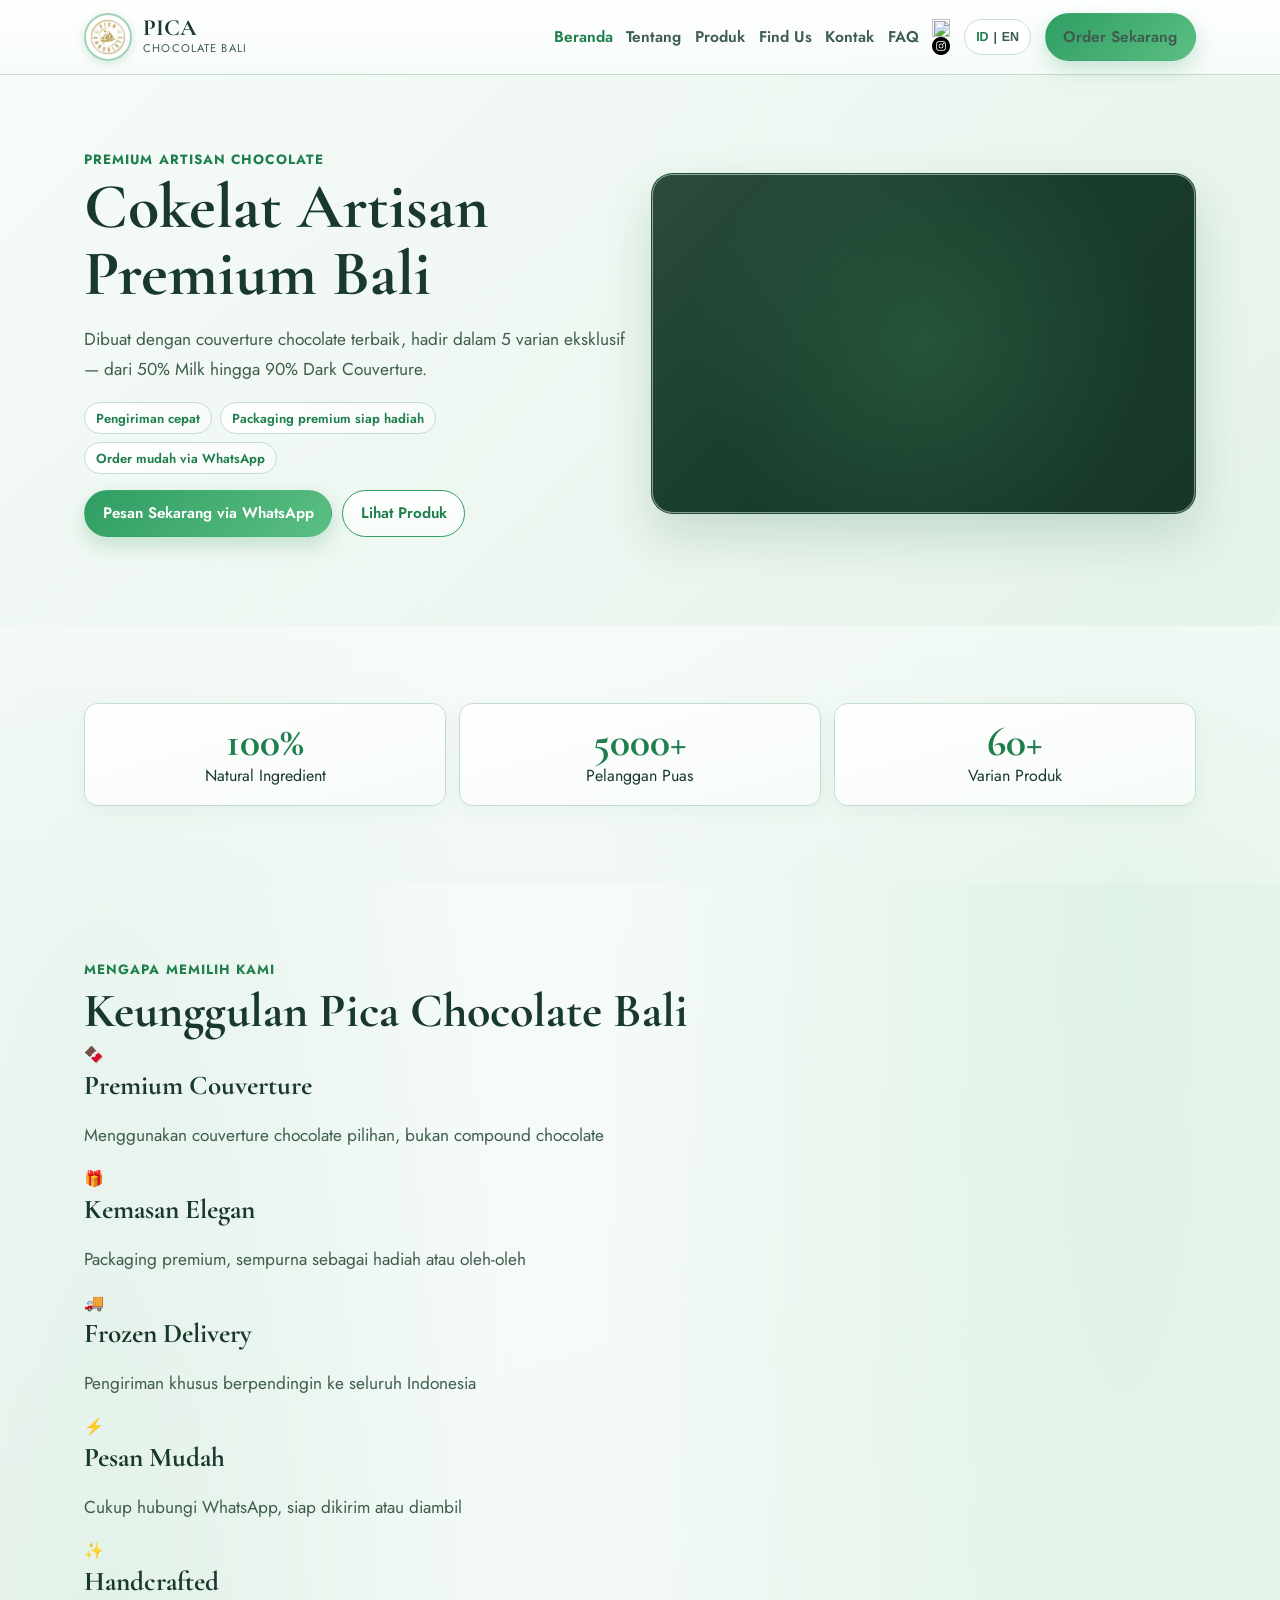
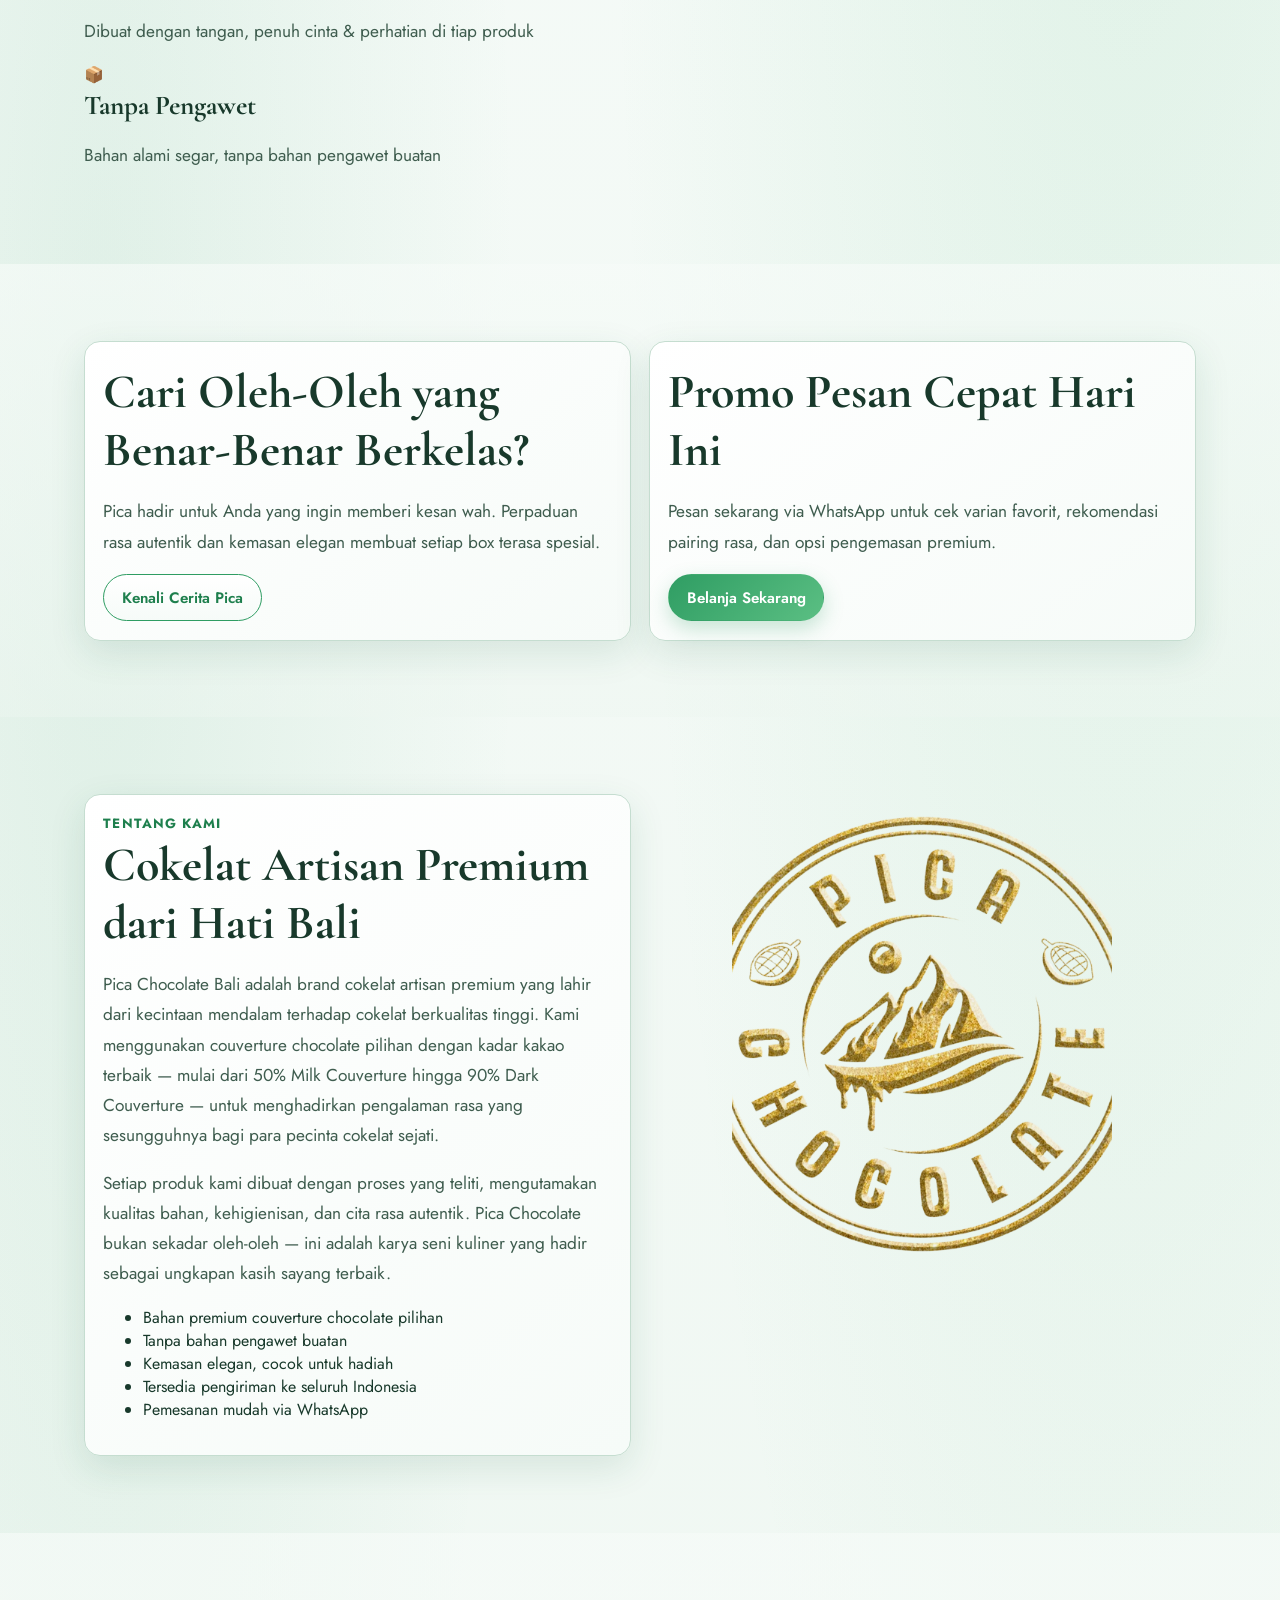
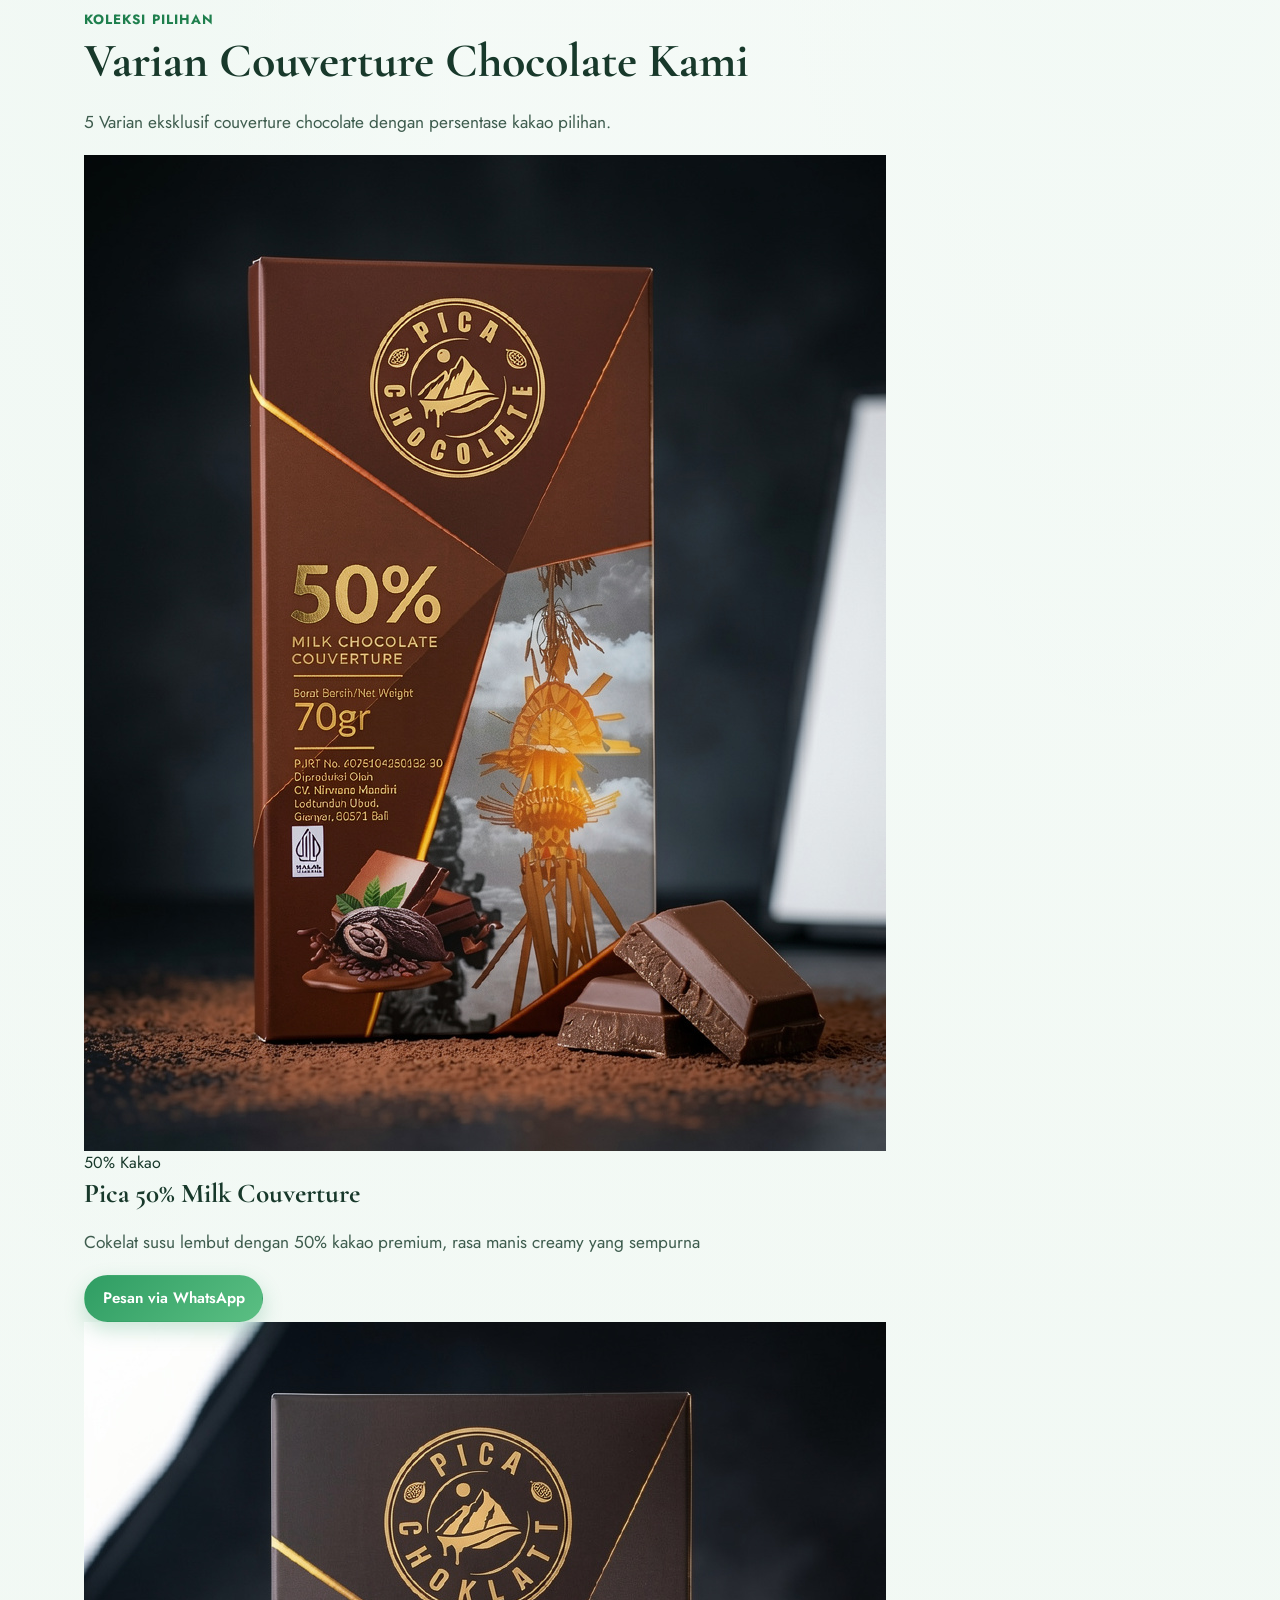
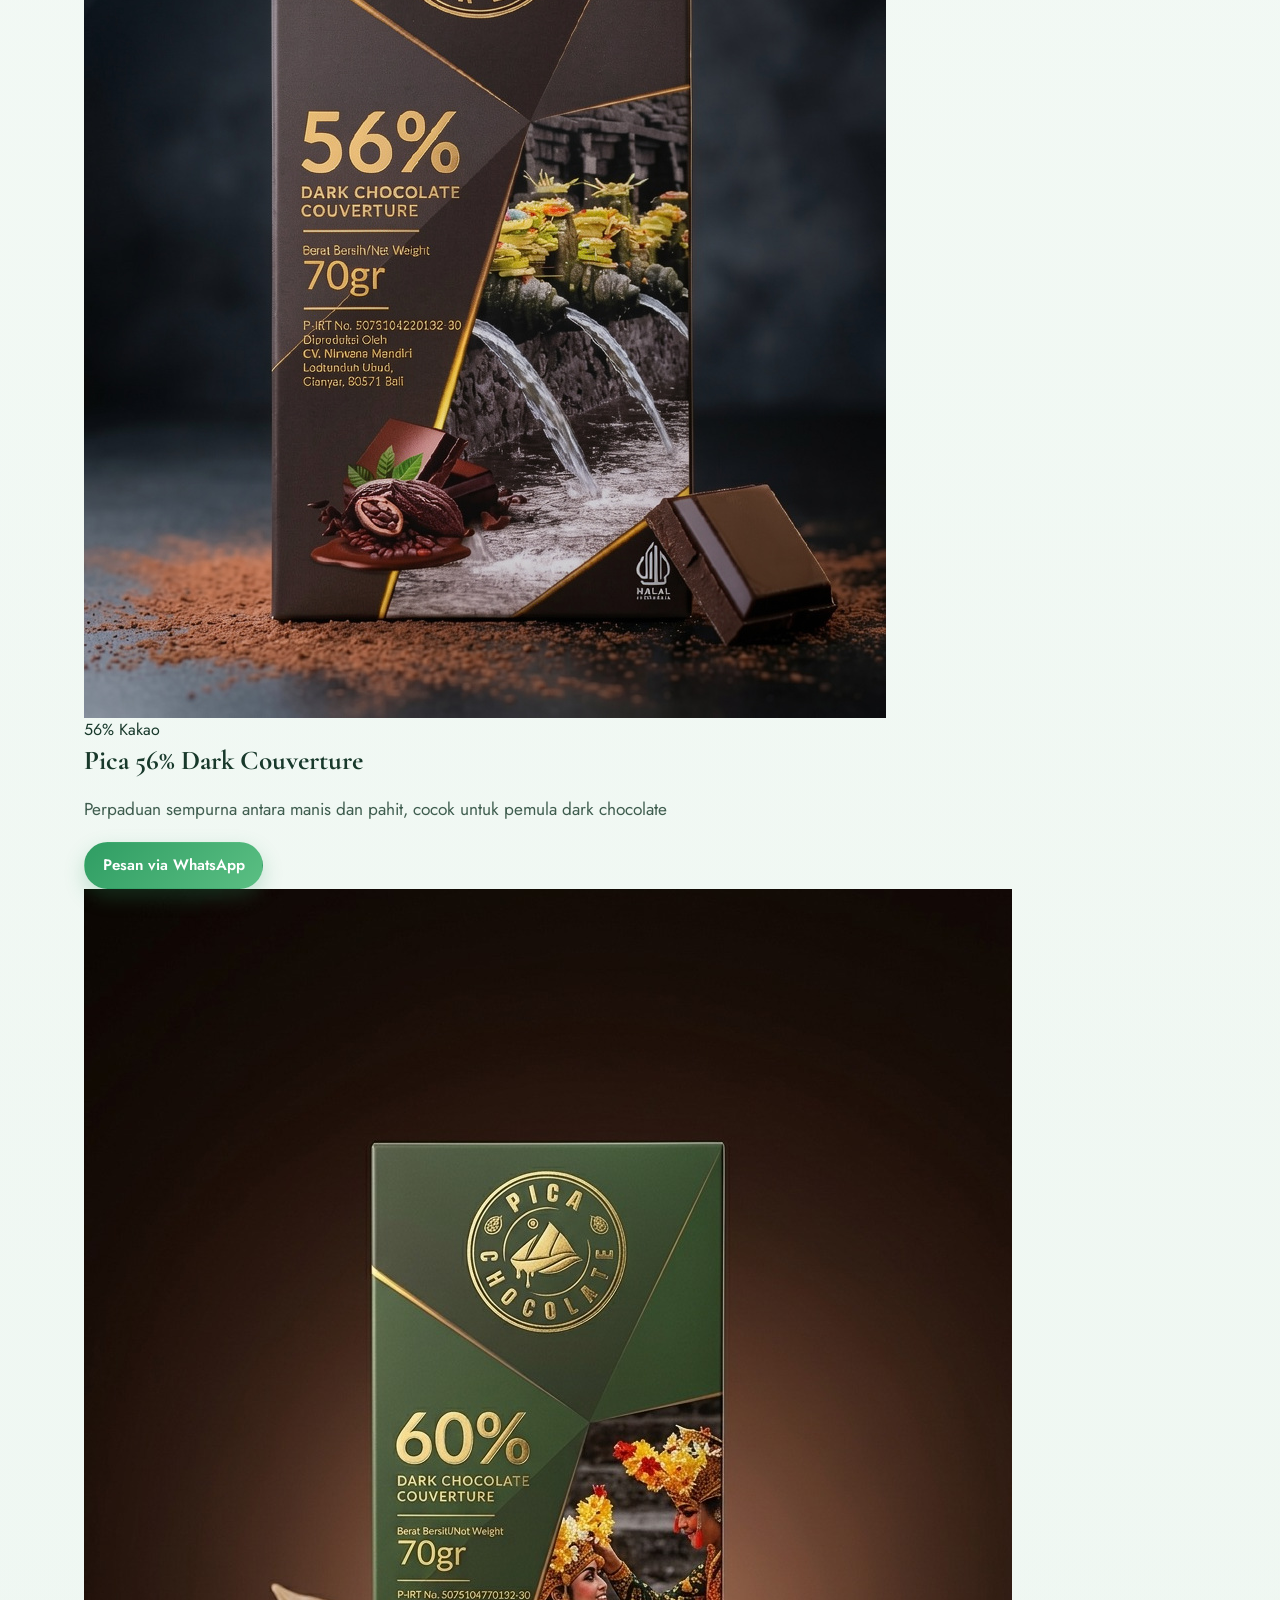
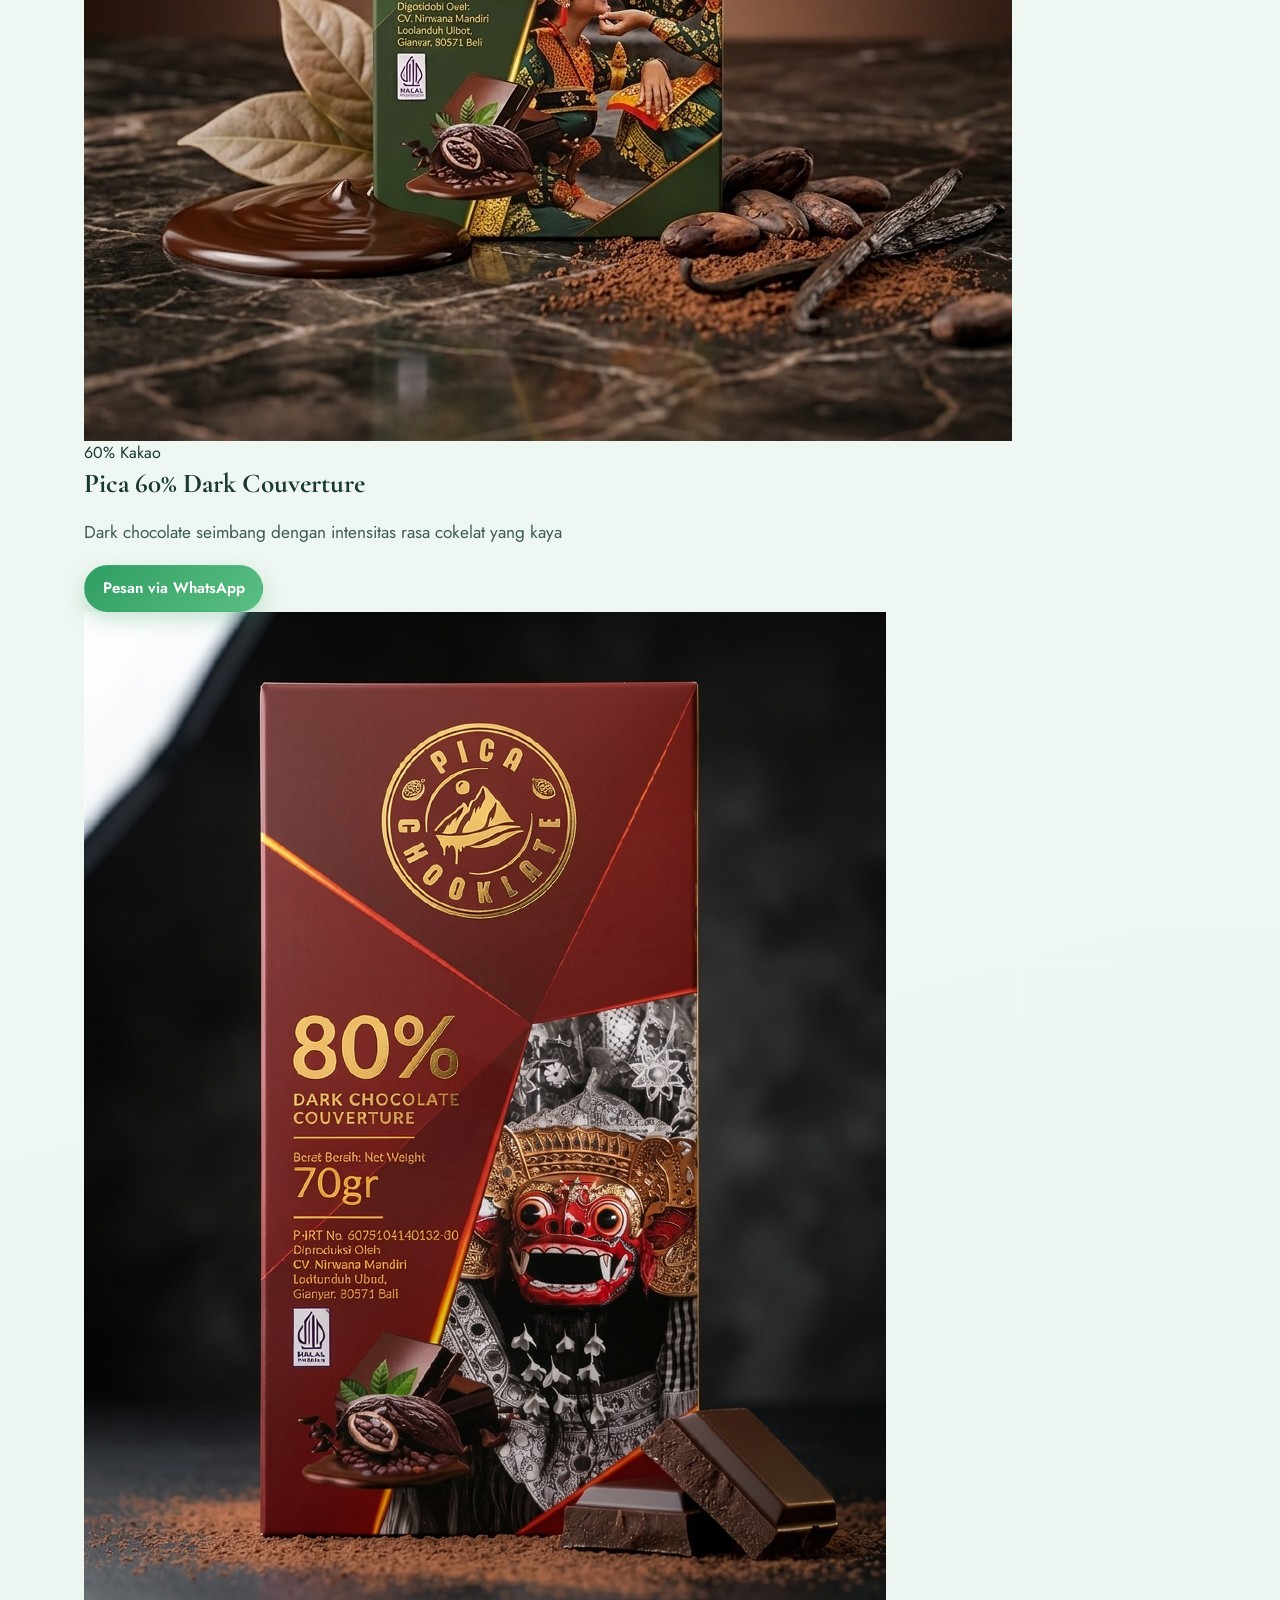
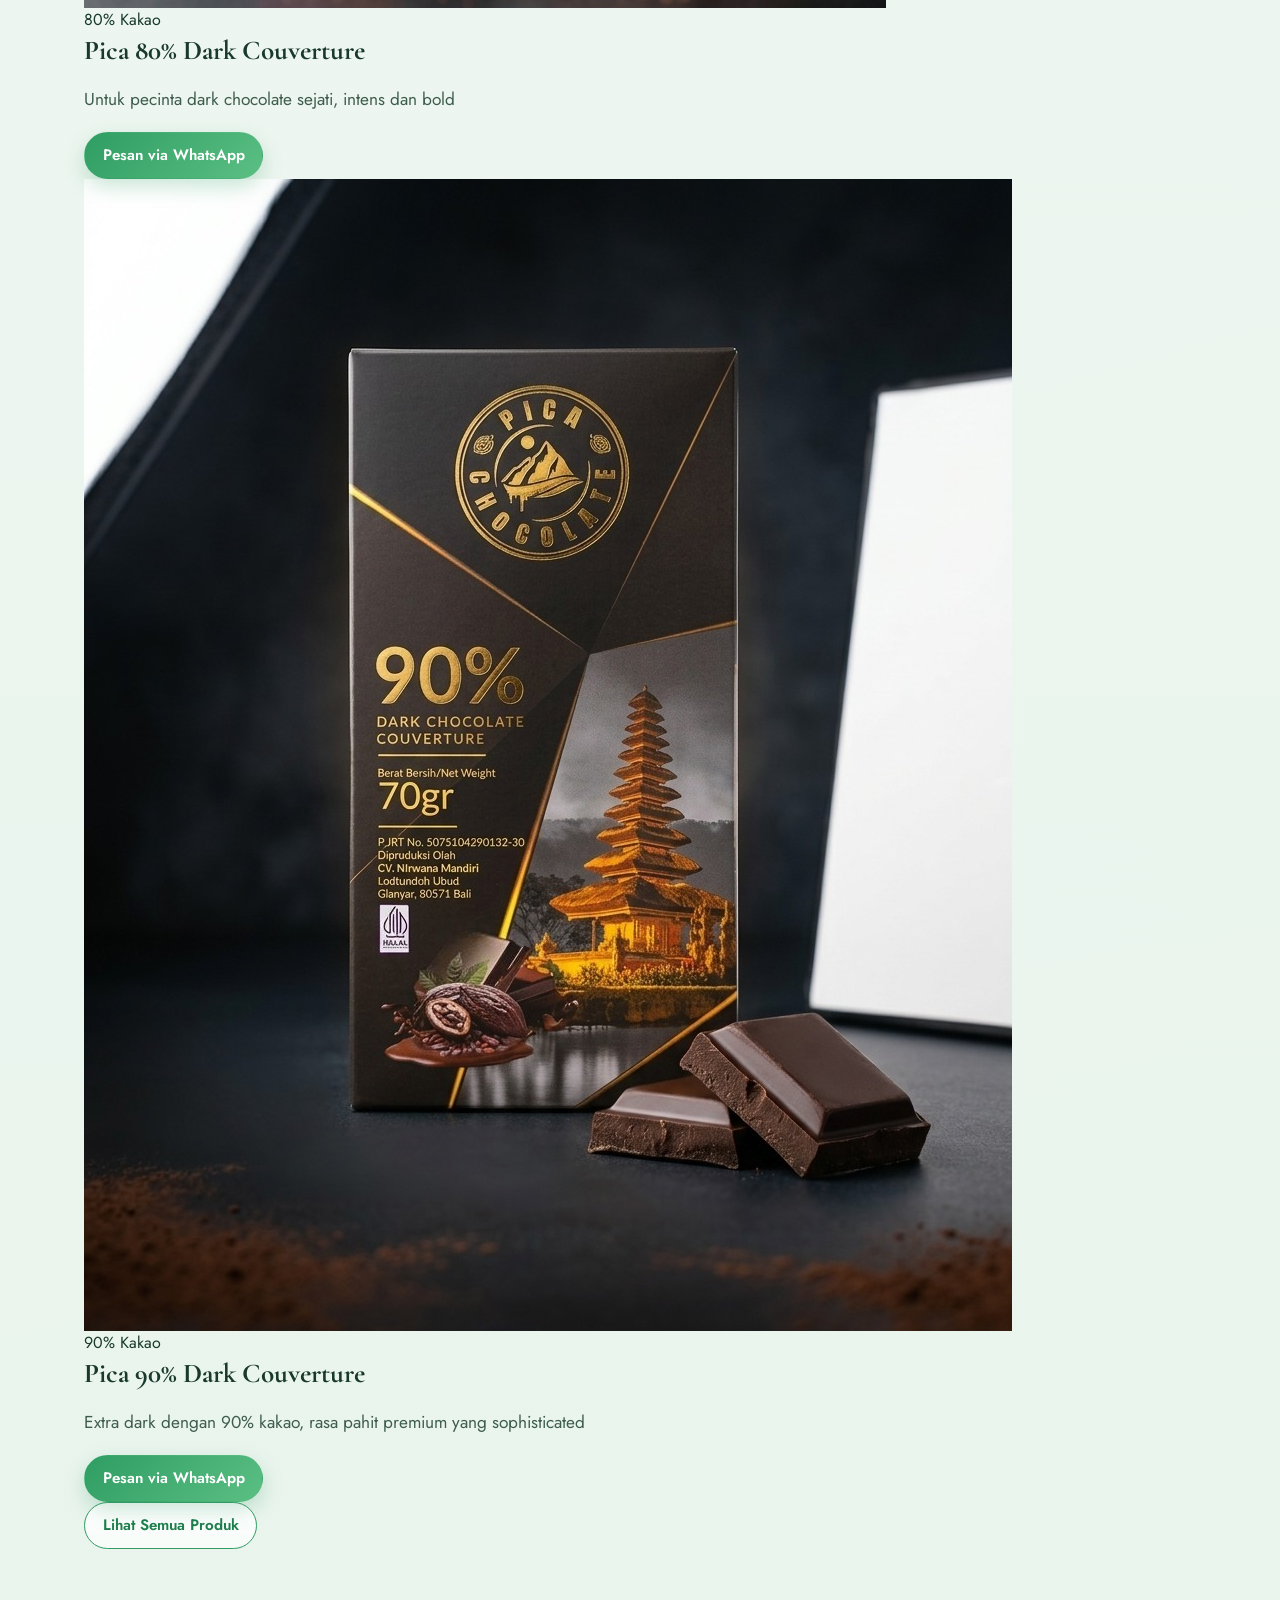
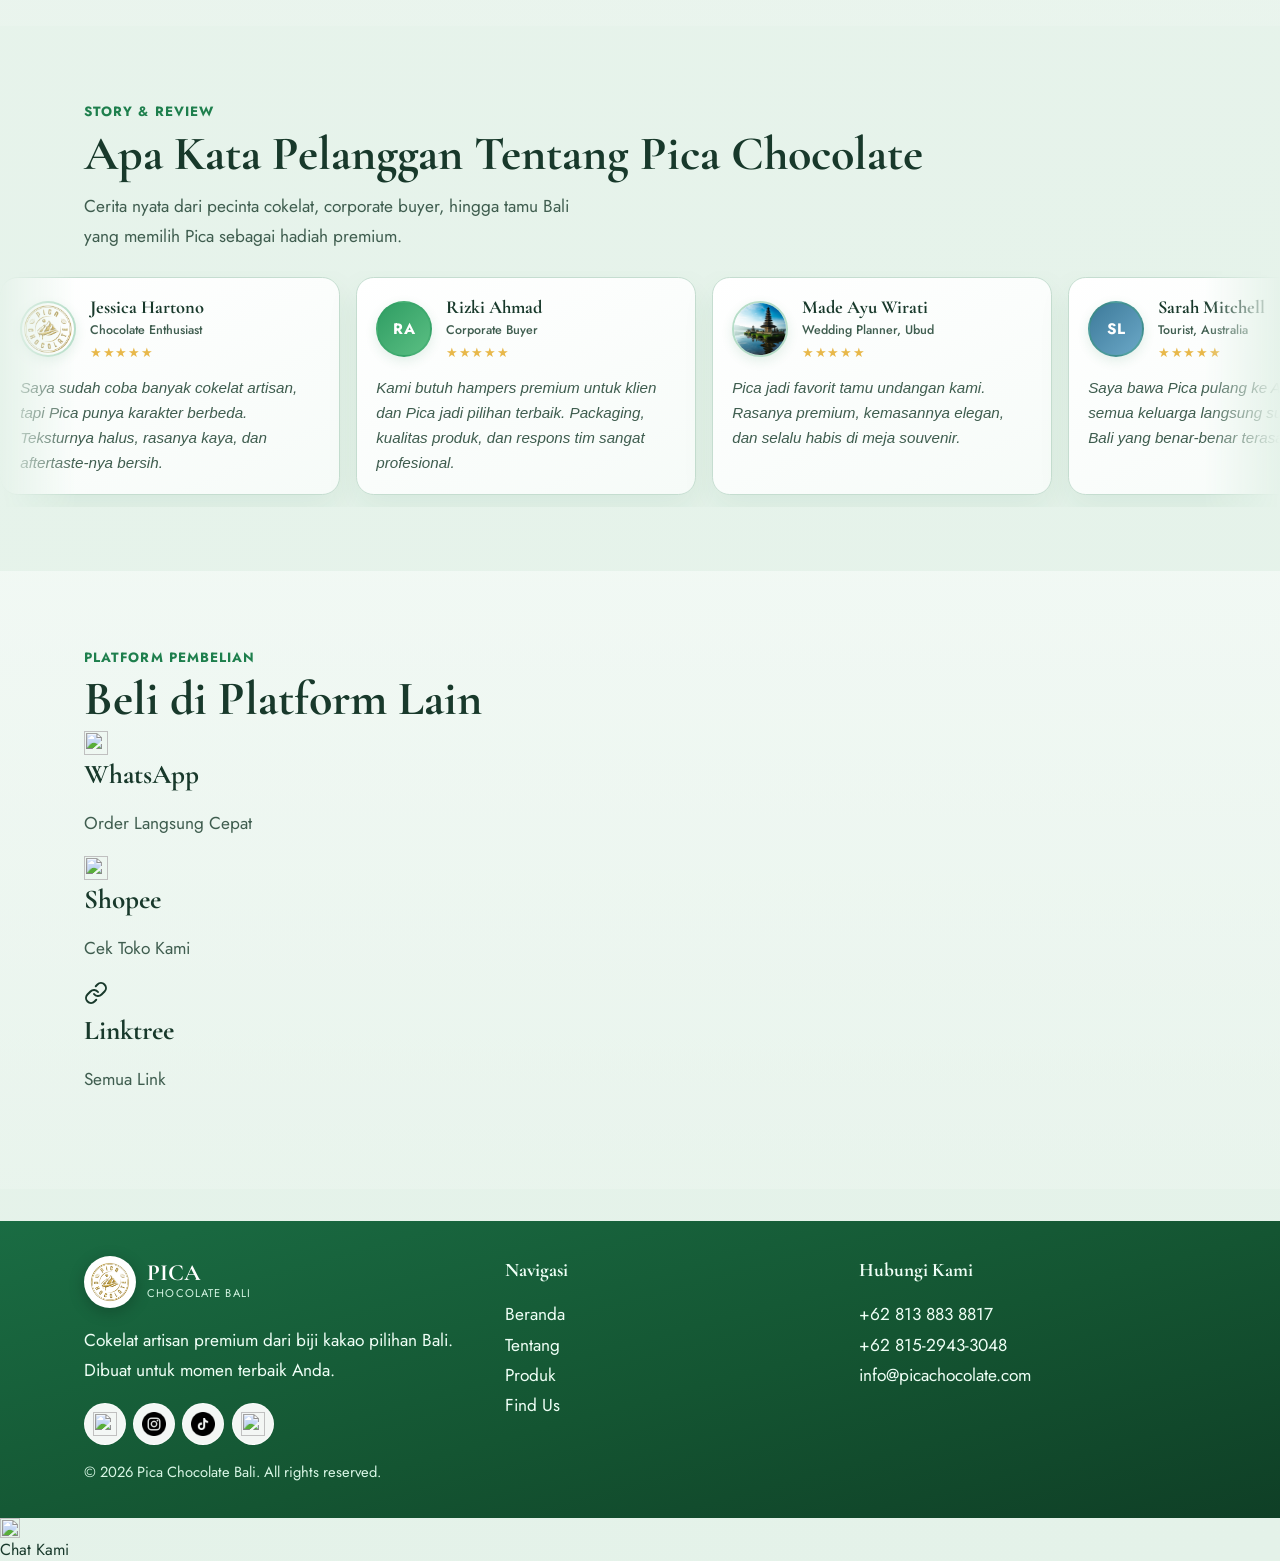
==== commit d3c98dde: "fix: warna nomor telepon alternatif sama dengan nomor utama" ====
--- a/index.html
+++ b/index.html
@@ -539,7 +539,7 @@
         <p>
   <a href="https://wa.me/628138838817" target="_blank" rel="noopener noreferrer">+62 813 883 8817</a>
   <br />
-  <a href="https://wa.me/6281529433048" target="_blank" rel="noopener noreferrer" style="font-size:.9em; color:var(--text-muted);">+62 815-2943-3048</a>
+  <a href="https://wa.me/6281529433048" target="_blank" rel="noopener noreferrer">+62 815-2943-3048</a>
   <br />
   <a href="mailto:info@picachocolate.com">info@picachocolate.com</a>
 </p>
